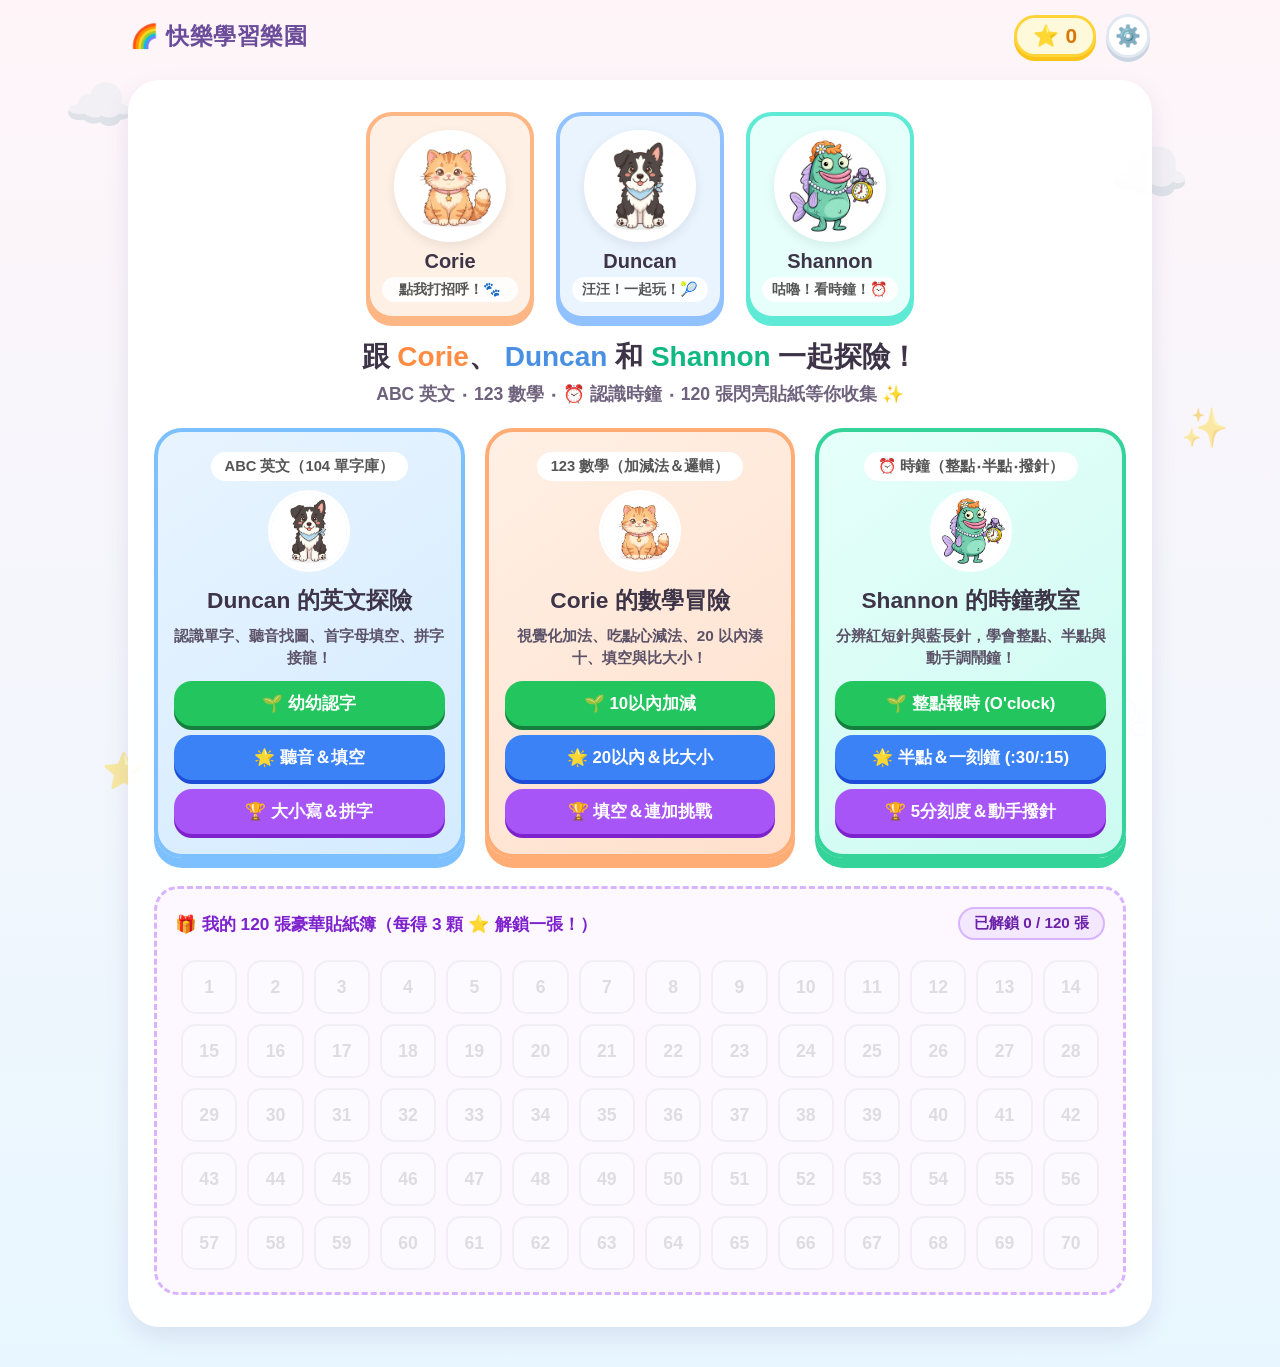
==== index.html @ 35d2d49f "Add files via upload" ====
<!DOCTYPE html>
<html lang="zh-TW">
<head>
  <meta charset="UTF-8" />
  <meta name="viewport" content="width=device-width, initial-scale=1.0, maximum-scale=1.0, user-scalable=no" />
  <meta name="referrer" content="no-referrer" />
  <title>Corie、Duncan & Shannon 的快樂學習樂園</title>
  <link rel="stylesheet" href="style.css?v=4" />
</head>
<body>
  <!-- 飄浮背景裝飾 -->
  <div class="bg-decorations" aria-hidden="true">
    <span class="floating-cloud c1">☁️</span>
    <span class="floating-cloud c2">☁️</span>
    <span class="floating-star s1">⭐</span>
    <span class="floating-star s2">✨</span>
    <span class="floating-star s3">🫧</span>
  </div>

  <!-- 頂部導覽列：星星獎勵計數器 & 家長設定 -->
  <header class="top-bar">
    <button id="btn-home" class="nav-btn hidden" onclick="showScreen('home')" aria-label="回首頁">
      🏠 回首頁
    </button>
    <div class="brand-title" id="header-title">🌈 快樂學習樂園</div>
    <div class="top-right-controls">
      <div class="star-counter" title="收集到的星星">
        <span class="star-icon">⭐</span>
        <span id="star-count">0</span>
      </div>
      <button id="btn-settings" class="icon-btn" onclick="openSettingsModal()" title="修改主角名字與語音設定">
        ⚙️
      </button>
    </div>
  </header>

  <!-- 主容器 -->
  <main class="main-container">
    <!-- ==================== 1. 首頁大廳 ==================== -->
    <section id="screen-home" class="screen active">
      <div class="hero-card">
        <div class="characters-showcase">
          <div class="pet-avatar-card corie-theme" onclick="petSpeak('corie')">
            <div class="avatar-img-wrap">
              <img src="assets/corie.png" alt="橘貓 Corie" id="img-corie-home" onerror="this.style.display='none'; this.nextElementSibling.style.display='flex';" />
              <div class="avatar-fallback" style="display:none;">🐱</div>
            </div>
            <div class="pet-name-badge" data-pet-name="corie">Corie</div>
            <div class="speech-mini">點我打招呼！🐾</div>
          </div>

          <div class="pet-avatar-card duncan-theme" onclick="petSpeak('duncan')">
            <div class="avatar-img-wrap">
              <img src="assets/duncan.png" alt="邊牧 Duncan" id="img-duncan-home" onerror="this.style.display='none'; this.nextElementSibling.style.display='flex';" />
              <div class="avatar-fallback" style="display:none;">🐶</div>
            </div>
            <div class="pet-name-badge" data-pet-name="duncan">Duncan</div>
            <div class="speech-mini">汪汪！一起玩！🎾</div>
          </div>

          <div class="pet-avatar-card shannon-theme" onclick="petSpeak('shannon')">
            <div class="avatar-img-wrap">
              <img src="assets/shannon.png" alt="比奇堡魚 Shannon" id="img-shannon-home" onerror="this.style.display='none'; this.nextElementSibling.style.display='flex';" />
              <div class="avatar-fallback" style="display:none;">🐟</div>
            </div>
            <div class="pet-name-badge" data-pet-name="shannon">Shannon</div>
            <div class="speech-mini">咕嚕！看時鐘！⏰</div>
          </div>
        </div>

        <h1 class="welcome-heading">
          跟 <span class="highlight-corie" data-pet-name="corie">Corie</span>、
          <span class="highlight-duncan" data-pet-name="duncan">Duncan</span> 和
          <span class="highlight-shannon" data-pet-name="shannon">Shannon</span> 一起探險！
        </h1>
        <p class="welcome-sub">ABC 英文 ‧ 123 數學 ‧ ⏰ 認識時鐘 ‧ 120 張閃亮貼紙等你收集 ✨</p>

        <!-- 遊戲選擇三大卡 -->
        <div class="game-cards-grid three-cols">
          <div class="game-mode-card english-card">
            <div class="card-badge">ABC 英文（104 單字庫）</div>
            <div class="card-character" onclick="startEnglishGame(1)">
              <img src="assets/duncan.png" alt="Duncan" onerror="this.style.display='none'; this.nextElementSibling.style.display='inline';" />
              <span style="display:none; font-size:3.5rem;">🐶</span>
            </div>
            <h2><span data-pet-name="duncan">Duncan</span> 的英文探險</h2>
            <p>認識單字、聽音找圖、首字母填空、拼字接龍！</p>
            <div class="level-select-group">
              <button class="lvl-btn lvl-1" onclick="startEnglishGame(1)">🌱 幼幼認字</button>
              <button class="lvl-btn lvl-2" onclick="startEnglishGame(2)">🌟 聽音＆填空</button>
              <button class="lvl-btn lvl-3" onclick="startEnglishGame(3)">🏆 大小寫＆拼字</button>
            </div>
          </div>

          <div class="game-mode-card math-card">
            <div class="card-badge">123 數學（加減法＆邏輯）</div>
            <div class="card-character" onclick="startMathGame(1)">
              <img src="assets/corie.png" alt="Corie" onerror="this.style.display='none'; this.nextElementSibling.style.display='inline';" />
              <span style="display:none; font-size:3.5rem;">🐱</span>
            </div>
            <h2><span data-pet-name="corie">Corie</span> 的數學冒險</h2>
            <p>視覺化加法、吃點心減法、20 以內湊十、填空與比大小！</p>
            <div class="level-select-group">
              <button class="lvl-btn lvl-1" onclick="startMathGame(1)">🌱 10以內加減</button>
              <button class="lvl-btn lvl-2" onclick="startMathGame(2)">🌟 20以內＆比大小</button>
              <button class="lvl-btn lvl-3" onclick="startMathGame(3)">🏆 填空＆連加挑戰</button>
            </div>
          </div>

          <div class="game-mode-card clock-card">
            <div class="card-badge">⏰ 時鐘（整點‧半點‧撥針）</div>
            <div class="card-character" onclick="startClockGame(1)">
              <img src="assets/shannon.png" alt="Shannon" onerror="this.style.display='none'; this.nextElementSibling.style.display='inline';" />
              <span style="display:none; font-size:3.5rem;">🐟</span>
            </div>
            <h2><span data-pet-name="shannon">Shannon</span> 的時鐘教室</h2>
            <p>分辨紅短針與藍長針，學會整點、半點與動手調鬧鐘！</p>
            <div class="level-select-group">
              <button class="lvl-btn lvl-1" onclick="startClockGame(1)">🌱 整點報時 (O'clock)</button>
              <button class="lvl-btn lvl-2" onclick="startClockGame(2)">🌟 半點＆一刻鐘 (:30/:15)</button>
              <button class="lvl-btn lvl-3" onclick="startClockGame(3)">🏆 5分刻度＆動手撥針</button>
            </div>
          </div>
        </div>

        <!-- 120 張貼紙獎勵簿 -->
        <div class="sticker-shelf">
          <div class="shelf-header-row">
            <div class="shelf-title">🎁 我的 120 張豪華貼紙簿（每得 3 顆 ⭐ 解鎖一張！）</div>
            <div class="shelf-progress" id="sticker-progress-text">已解鎖 0 / 120 張</div>
          </div>
          <div id="sticker-list" class="sticker-list"></div>
        </div>
      </div>
    </section>

    <!-- ==================== 2. 英文遊戲：Duncan 的英文探險 ==================== -->
    <section id="screen-english" class="screen">
      <div class="game-board english-board">
        <div class="in-game-level-bar">
          <span class="bar-label">難度模式：</span>
          <button class="chip-btn" id="en-lvl-chip-1" onclick="switchEnglishLevel(1)">🌱 Lv.1 認字</button>
          <button class="chip-btn" id="en-lvl-chip-2" onclick="switchEnglishLevel(2)">🌟 Lv.2 聽音＆填空</button>
          <button class="chip-btn" id="en-lvl-chip-3" onclick="switchEnglishLevel(3)">🏆 Lv.3 大小寫＆拼字</button>
        </div>

        <div class="progress-bar-wrap">
          <div class="round-indicator" id="en-round-text">第 1 / 8 題</div>
          <div class="progress-track">
            <div class="progress-fill" id="en-progress-fill" style="width: 12.5%"></div>
          </div>
        </div>

        <div class="host-area">
          <div class="host-avatar duncan-host" onclick="repeatEnglishPrompt()">
            <img src="assets/duncan.png" alt="Duncan" onerror="this.style.display='none'; this.nextElementSibling.style.display='flex';" />
            <div class="avatar-fallback" style="display:none;">🐶</div>
          </div>
          <div class="host-bubble">
            <div class="bubble-text" id="en-prompt-text">請找出正確的單字！</div>
            <button class="sound-replay-btn" onclick="repeatEnglishPrompt()">
              🔊 慢速再聽一次
            </button>
          </div>
        </div>

        <div class="target-letter-stage" id="en-stage-box" onclick="repeatEnglishPrompt()">
          <div class="big-letter" id="en-target-letter">A a</div>
          <div class="target-subword" id="en-target-subword"></div>
          <div class="target-hint" id="en-target-hint">🔊 點擊聽慢速清晰發音</div>
        </div>

        <div id="en-spelling-slots" class="spelling-slots hidden"></div>
        <div class="options-grid english-options" id="en-options-container"></div>
      </div>
    </section>

    <!-- ==================== 3. 數學遊戲：Corie 的數學冒險 ==================== -->
    <section id="screen-math" class="screen">
      <div class="game-board math-board">
        <div class="in-game-level-bar">
          <span class="bar-label">難度模式：</span>
          <button class="chip-btn" id="math-lvl-chip-1" onclick="switchMathLevel(1)">🌱 Lv.1 加減基礎</button>
          <button class="chip-btn" id="math-lvl-chip-2" onclick="switchMathLevel(2)">🌟 Lv.2 20以內＆比大小</button>
          <button class="chip-btn" id="math-lvl-chip-3" onclick="switchMathLevel(3)">🏆 Lv.3 填空＆連加</button>
        </div>

        <div class="progress-bar-wrap">
          <div class="round-indicator" id="math-round-text">第 1 / 8 題</div>
          <div class="progress-track">
            <div class="progress-fill math-fill" id="math-progress-fill" style="width: 12.5%"></div>
          </div>
        </div>

        <div class="host-area">
          <div class="host-avatar corie-host" onclick="repeatMathPrompt()">
            <img src="assets/corie.png" alt="Corie" onerror="this.style.display='none'; this.nextElementSibling.style.display='flex';" />
            <div class="avatar-fallback" style="display:none;">🐱</div>
          </div>
          <div class="host-bubble">
            <div class="bubble-text" id="math-prompt-text">幫我們數一數，答案是多少呢？</div>
            <button class="sound-replay-btn math-replay" onclick="repeatMathPrompt()">
              🔊 聽題目說明
            </button>
          </div>
        </div>

        <div class="math-visual-stage" id="math-visual-stage"></div>
        <div class="math-equation-numbers" id="math-equation-bar"></div>
        <div class="options-grid math-options" id="math-options-container"></div>
      </div>
    </section>

    <!-- ==================== 4. 時鐘遊戲：Shannon 的時鐘教室 ==================== -->
    <section id="screen-clock" class="screen">
      <div class="game-board clock-board">
        <div class="in-game-level-bar">
          <span class="bar-label">難度模式：</span>
          <button class="chip-btn" id="clock-lvl-chip-1" onclick="switchClockLevel(1)">🌱 Lv.1 整點報時</button>
          <button class="chip-btn" id="clock-lvl-chip-2" onclick="switchClockLevel(2)">🌟 Lv.2 半點＆15分</button>
          <button class="chip-btn" id="clock-lvl-chip-3" onclick="switchClockLevel(3)">🏆 Lv.3 5分刻度＆撥針</button>
        </div>

        <div class="progress-bar-wrap">
          <div class="round-indicator" id="clock-round-text">第 1 / 8 題</div>
          <div class="progress-track">
            <div class="progress-fill clock-fill" id="clock-progress-fill" style="width: 12.5%"></div>
          </div>
        </div>

        <div class="host-area">
          <div class="host-avatar shannon-host" onclick="repeatClockPrompt()">
            <img src="assets/shannon.png" alt="Shannon" onerror="this.style.display='none'; this.nextElementSibling.style.display='flex';" />
            <div class="avatar-fallback" style="display:none;">🐟</div>
          </div>
          <div class="host-bubble">
            <div class="bubble-text" id="clock-prompt-text">看看時鐘，現在是幾點幾分呢？</div>
            <button class="sound-replay-btn clock-replay" onclick="repeatClockPrompt()">
              🔊 聽題目說明
            </button>
          </div>
        </div>

        <!-- 時鐘針顏色小教學標籤 -->
        <div class="clock-legend">
          <span class="legend-pill hour-pill">🔴 紅短針 ＝ 看「幾點」</span>
          <span class="legend-pill minute-pill">🔵 藍長針 ＝ 看「幾分」</span>
        </div>

        <!-- 互動 SVG 圓形大時鐘 -->
        <div class="clock-stage-wrap">
          <svg id="analog-clock-svg" class="analog-clock-svg" viewBox="0 0 260 260" aria-label="時鐘">
            <!-- 由 app.js 動態繪製刻度、數字與指針 -->
          </svg>
          <div id="clock-activity-badge" class="clock-activity-badge">☀️ 快樂的一天</div>
        </div>

        <!-- Lv.3 動手撥時鐘專用控制面板 -->
        <div id="clock-set-controls" class="clock-set-controls hidden">
          <div class="set-btn-group">
            <button class="dial-btn hour-dial-btn" onclick="adjustInteractiveClock(1, 0)">🔴 短針 +1 小時</button>
            <button class="dial-btn min-dial-btn" onclick="adjustInteractiveClock(0, 5)">🔵 長針 +5 分鐘</button>
            <button class="dial-btn min-dial-btn" onclick="adjustInteractiveClock(0, 15)">🔵 長針 +15 分鐘</button>
          </div>
          <button class="submit-clock-btn" onclick="checkInteractiveClockAnswer()">✅ 我調好時間了！</button>
        </div>

        <!-- 數位時間選項區 -->
        <div class="options-grid clock-options" id="clock-options-container"></div>
      </div>
    </section>

    <!-- ==================== 5. 過關慶祝畫面 ==================== -->
    <section id="screen-celebrate" class="screen">
      <div class="celebrate-card">
        <div class="celebrate-banner">
          <img src="assets/friends.png" alt="好朋友一起慶祝" onerror="this.style.display='none'; this.nextElementSibling.style.display='flex';" />
          <div class="celebrate-fallback" style="display:none;">🐱 🎉 🐶 🎉 🐟</div>
        </div>
        <h2 class="celebrate-title">太棒了！全部過關！🎉</h2>
        <p class="celebrate-desc" id="celebrate-message">
          好朋友們替你拍拍手！你獲得了閃亮星星！
        </p>
        <div class="reward-stars-row">⭐ ⭐ ⭐</div>
        <div class="celebrate-actions">
          <button class="big-action-btn primary-btn" id="btn-play-again">🔄 再挑戰一次</button>
          <button class="big-action-btn secondary-btn" onclick="showScreen('home')">🏠 回快樂大廳</button>
        </div>
      </div>
    </section>
  </main>

  <!-- 滿版灑花特效畫布 -->
  <div id="confetti-container" aria-hidden="true"></div>

  <!-- 家長設定彈窗（可改 3 位主角名字 + 調整語音模式與速度） -->
  <div id="settings-modal" class="modal-backdrop hidden">
    <div class="modal-card">
      <h3>⚙️ 角色名字與真人語音設定</h3>
      <p class="modal-hint">你可以隨時修改三位主角的名字，並切換最自然的語音模式！</p>

      <label class="form-field">
        <span>🐱 橘貓的名字（數學關主）：</span>
        <input type="text" id="input-corie-name" value="Corie" maxlength="20" />
      </label>

      <label class="form-field">
        <span>🐶 黑白邊牧的名字（英文關主）：</span>
        <input type="text" id="input-duncan-name" value="Duncan" maxlength="20" />
      </label>

      <label class="form-field">
        <span>🐟 比奇堡魚姊姊的名字（時鐘關主）：</span>
        <input type="text" id="input-shannon-name" value="Shannon" maxlength="20" />
      </label>

      <label class="form-field">
        <span>🎙️ 語音發音引擎模式：</span>
        <select id="select-tts-mode">
          <option value="auto">✨ 智慧最佳模式（Edge 用曉臻真人 / Chrome 用雲端自然音）</option>
          <option value="cloud">☁️ 強制使用雲端自然女聲（適合 Chrome / 手機）</option>
          <option value="native">💻 使用裝置內建語音（適合 Edge / iPad）</option>
        </select>
      </label>

      <label class="form-field">
        <span>🐢 語音說話節奏：<strong id="speed-label-val">溫柔適中 (0.90x)</strong></span>
        <input type="range" id="input-speech-rate" min="0.75" max="1.05" step="0.05" value="0.90" oninput="updateSpeedLabel(this.value)" />
      </label>

      <label class="form-field">
        <span>🗣️ 內建中文聲線（當使用內建語音時）：</span>
        <select id="select-zh-voice"></select>
      </label>

      <label class="form-field">
        <span>🔤 內建英文聲線（當使用內建語音時）：</span>
        <select id="select-en-voice"></select>
      </label>

      <div class="test-voice-row">
        <button type="button" class="modal-btn test-btn" onclick="testVoicePreview()">🔊 點此試聽目前中文＆英文聲音</button>
      </div>

      <div class="modal-actions">
        <button class="modal-btn cancel-btn" onclick="closeSettingsModal()">取消</button>
        <button class="modal-btn save-btn" onclick="saveSettings()">💾 儲存設定</button>
      </div>
    </div>
  </div>

  <script src="app.js?v=4"></script>
</body>
</html>
---- style.css ----
:root {
  --bg-top: #fff5f9;
  --bg-bottom: #e8f7ff;
  --corie-primary: #ff8c42;
  --corie-light: #fff0e5;
  --corie-border: #ffb685;
  --duncan-primary: #4a90e2;
  --duncan-light: #eaf4ff;
  --duncan-border: #91c2ff;
  --shannon-primary: #10b981;
  --shannon-light: #e6fffa;
  --shannon-border: #5eead4;
  --pink-accent: #ff6b9d;
  --purple-accent: #9b6bff;
  --success-green: #38c172;
  --text-dark: #3d3448;
  --card-shadow: 0 10px 25px rgba(95, 75, 139, 0.12);
}

* {
  box-sizing: border-box;
  margin: 0;
  padding: 0;
  user-select: none;
  -webkit-tap-highlight-color: transparent;
}

body {
  font-family: "PingFang TC", "Microsoft JhengHei", "Rounded Mplus 1c", "Nunito", sans-serif;
  background: linear-gradient(180deg, var(--bg-top) 0%, var(--bg-bottom) 100%);
  color: var(--text-dark);
  min-height: 100vh;
  overflow-x: hidden;
  position: relative;
}

/* 背景飄浮雲朵與星星 */
.bg-decorations {
  position: fixed;
  inset: 0;
  pointer-events: none;
  z-index: 0;
  overflow: hidden;
}

.floating-cloud,
.floating-star {
  position: absolute;
  opacity: 0.45;
  animation: floatSlow 8s ease-in-out infinite alternate;
}

.c1 { top: 8%; left: 5%; font-size: 3.5rem; }
.c2 { top: 15%; right: 7%; font-size: 4rem; animation-delay: -3s; }
.s1 { bottom: 12%; left: 8%; font-size: 2.2rem; animation-delay: -1.5s; }
.s2 { top: 45%; right: 4%; font-size: 2.4rem; animation-delay: -4s; }
.s3 { bottom: 18%; right: 10%; font-size: 2.2rem; animation-delay: -2.5s; }

@keyframes floatSlow {
  from { transform: translateY(0px) rotate(0deg); }
  to { transform: translateY(-14px) rotate(6deg); }
}

/* 頂部列 */
.top-bar {
  position: relative;
  z-index: 10;
  max-width: 1060px;
  margin: 0 auto;
  padding: 14px 20px;
  display: flex;
  align-items: center;
  justify-content: space-between;
}

.brand-title {
  font-size: 1.45rem;
  font-weight: 800;
  color: #6b4c9a;
  letter-spacing: 0.5px;
}

.nav-btn {
  background: #ffffff;
  border: 3px solid #f0d9ff;
  border-radius: 999px;
  padding: 8px 18px;
  font-size: 1.1rem;
  font-weight: 700;
  color: #6b4c9a;
  cursor: pointer;
  box-shadow: 0 4px 0 #e2c2f9;
  transition: transform 0.15s;
}

.nav-btn:active {
  transform: translateY(3px);
}

.top-right-controls {
  display: flex;
  align-items: center;
  gap: 10px;
}

.star-counter {
  background: #fff9db;
  border: 3px solid #ffd43b;
  border-radius: 999px;
  padding: 6px 16px;
  display: flex;
  align-items: center;
  gap: 6px;
  font-size: 1.3rem;
  font-weight: 900;
  color: #d97706;
  box-shadow: 0 4px 0 #fcc419;
}

.icon-btn {
  background: #ffffff;
  border: 3px solid #e2e8f0;
  border-radius: 50%;
  width: 44px;
  height: 44px;
  font-size: 1.3rem;
  cursor: pointer;
  box-shadow: 0 4px 0 #cbd5e1;
}

.hidden {
  display: none !important;
}

/* 主畫面容器 */
.main-container {
  position: relative;
  z-index: 5;
  max-width: 1060px;
  margin: 0 auto;
  padding: 8px 18px 40px;
}

.screen {
  display: none;
  animation: popIn 0.35s cubic-bezier(0.34, 1.56, 0.64, 1);
}

.screen.active {
  display: block;
}

@keyframes popIn {
  from { opacity: 0; transform: scale(0.95); }
  to { opacity: 1; transform: scale(1); }
}

/* 首頁卡片 */
.hero-card {
  background: rgba(255, 255, 255, 0.92);
  border-radius: 32px;
  padding: 28px 22px;
  box-shadow: var(--card-shadow);
  border: 4px solid #ffffff;
  text-align: center;
}

.characters-showcase {
  display: flex;
  justify-content: center;
  gap: 22px;
  flex-wrap: wrap;
  margin-bottom: 18px;
}

.pet-avatar-card {
  width: 168px;
  padding: 14px 12px;
  border-radius: 26px;
  cursor: pointer;
  transition: transform 0.2s cubic-bezier(0.34, 1.56, 0.64, 1);
  position: relative;
}

.pet-avatar-card:hover {
  transform: translateY(-6px) scale(1.04);
}

.pet-avatar-card:active {
  transform: scale(0.96);
}

.corie-theme {
  background: var(--corie-light);
  border: 4px solid var(--corie-border);
  box-shadow: 0 6px 0 var(--corie-border);
}

.duncan-theme {
  background: var(--duncan-light);
  border: 4px solid var(--duncan-border);
  box-shadow: 0 6px 0 var(--duncan-border);
}

.shannon-theme {
  background: var(--shannon-light);
  border: 4px solid var(--shannon-border);
  box-shadow: 0 6px 0 var(--shannon-border);
}

.avatar-img-wrap {
  width: 112px;
  height: 112px;
  margin: 0 auto 8px;
  border-radius: 50%;
  background: #ffffff;
  overflow: hidden;
  display: flex;
  align-items: center;
  justify-content: center;
  border: 3px solid #fff;
  box-shadow: 0 4px 12px rgba(0, 0, 0, 0.08);
}

.avatar-img-wrap img {
  width: 100%;
  height: 100%;
  object-fit: cover;
}

.avatar-fallback {
  font-size: 4rem;
  align-items: center;
  justify-content: center;
}

.pet-name-badge {
  font-size: 1.25rem;
  font-weight: 900;
  margin-bottom: 4px;
}

.speech-mini {
  font-size: 0.88rem;
  font-weight: 700;
  color: #555;
  background: rgba(255, 255, 255, 0.88);
  border-radius: 99px;
  padding: 3px 10px;
}

.welcome-heading {
  font-size: 1.75rem;
  font-weight: 900;
  margin-bottom: 6px;
}

.highlight-corie { color: var(--corie-primary); }
.highlight-duncan { color: var(--duncan-primary); }
.highlight-shannon { color: var(--shannon-primary); }

.welcome-sub {
  font-size: 1.1rem;
  color: #6e627d;
  margin-bottom: 22px;
  font-weight: 600;
}

/* 遊戲選擇三大卡 */
.game-cards-grid {
  display: grid;
  grid-template-columns: repeat(auto-fit, minmax(275px, 1fr));
  gap: 20px;
  margin-bottom: 28px;
}

.game-mode-card {
  border-radius: 28px;
  padding: 20px 16px;
  text-align: center;
  border: 4px solid transparent;
  display: flex;
  flex-direction: column;
  align-items: center;
  gap: 9px;
  font-family: inherit;
}

.english-card {
  background: linear-gradient(145deg, #e8f4ff 0%, #d4ebff 100%);
  border-color: #7cc0ff;
  box-shadow: 0 10px 0 #7cc0ff;
}

.math-card {
  background: linear-gradient(145deg, #fff0e5 0%, #ffe0cc 100%);
  border-color: #ffad75;
  box-shadow: 0 10px 0 #ffad75;
}

.clock-card {
  background: linear-gradient(145deg, #e6fffa 0%, #ccfbf1 100%);
  border-color: #34d399;
  box-shadow: 0 10px 0 #34d399;
}

.card-badge {
  background: #ffffff;
  padding: 5px 14px;
  border-radius: 999px;
  font-weight: 900;
  font-size: 0.92rem;
  color: #555;
}

.card-character {
  cursor: pointer;
}

.card-character img {
  width: 82px;
  height: 82px;
  border-radius: 50%;
  object-fit: cover;
  background: #fff;
  border: 3px solid #fff;
  transition: transform 0.2s;
}

.card-character:hover img {
  transform: scale(1.08);
}

.game-mode-card h2 {
  font-size: 1.42rem;
  font-weight: 900;
  color: var(--text-dark);
}

.game-mode-card p {
  font-size: 0.96rem;
  color: #5c5368;
  font-weight: 600;
  line-height: 1.4;
}

/* 難度分級按鈕組 */
.level-select-group {
  display: flex;
  flex-direction: column;
  width: 100%;
  gap: 9px;
  margin-top: 4px;
}

.lvl-btn {
  width: 100%;
  padding: 11px 14px;
  border-radius: 18px;
  border: none;
  font-size: 1.05rem;
  font-weight: 900;
  cursor: pointer;
  font-family: inherit;
  transition: transform 0.15s;
}

.lvl-btn:hover {
  transform: translateY(-2px);
}

.lvl-btn:active {
  transform: translateY(2px);
}

.lvl-1 {
  background: #22c55e;
  color: #ffffff;
  box-shadow: 0 4px 0 #15803d;
}

.lvl-2 {
  background: #3b82f6;
  color: #ffffff;
  box-shadow: 0 4px 0 #1d4ed8;
}

.lvl-3 {
  background: #a855f7;
  color: #ffffff;
  box-shadow: 0 4px 0 #7e22ce;
}

/* 遊戲內難度切換列 */
.in-game-level-bar {
  display: flex;
  align-items: center;
  flex-wrap: wrap;
  gap: 8px;
  margin-bottom: 14px;
  background: #f8fafc;
  padding: 10px 14px;
  border-radius: 18px;
  border: 2px solid #e2e8f0;
}

.bar-label {
  font-weight: 800;
  font-size: 0.95rem;
  color: #64748b;
}

.chip-btn {
  border: 2px solid #cbd5e1;
  background: #ffffff;
  color: #475569;
  padding: 6px 14px;
  border-radius: 999px;
  font-size: 0.95rem;
  font-weight: 800;
  cursor: pointer;
  font-family: inherit;
}

.chip-btn.active {
  background: #6366f1;
  color: #ffffff;
  border-color: #4f46e5;
}

/* 120 張貼紙獎勵櫃 */
.sticker-shelf {
  background: #fdf8ff;
  border: 3px dashed #d8b4fe;
  border-radius: 24px;
  padding: 18px;
}

.shelf-header-row {
  display: flex;
  align-items: center;
  justify-content: space-between;
  flex-wrap: wrap;
  gap: 8px;
  margin-bottom: 14px;
}

.shelf-title {
  font-weight: 900;
  color: #7e22ce;
  font-size: 1.08rem;
}

.shelf-progress {
  background: #f3e8ff;
  color: #6b21a8;
  font-weight: 900;
  font-size: 0.95rem;
  padding: 4px 14px;
  border-radius: 999px;
  border: 2px solid #d8b4fe;
}

.sticker-list {
  display: grid;
  grid-template-columns: repeat(auto-fill, minmax(54px, 1fr));
  gap: 10px;
  max-height: 320px;
  overflow-y: auto;
  padding: 6px;
}

.sticker-slot {
  height: 54px;
  border-radius: 15px;
  background: #ffffff;
  border: 2px solid #e9d5ff;
  display: flex;
  align-items: center;
  justify-content: center;
  font-size: 1.85rem;
  transition: transform 0.18s;
}

.sticker-slot.locked {
  filter: grayscale(1);
  opacity: 0.32;
  font-size: 1.1rem;
  color: #94a3b8;
  font-weight: 800;
}

.sticker-slot.unlocked {
  box-shadow: 0 4px 10px rgba(168, 85, 247, 0.2);
  cursor: pointer;
  background: #fffbeb;
  border-color: #fde047;
}

.sticker-slot.unlocked:hover {
  transform: scale(1.18) rotate(6deg);
}

/* 遊戲關卡通用面板 */
.game-board {
  background: rgba(255, 255, 255, 0.95);
  border-radius: 32px;
  padding: 22px 22px 32px;
  box-shadow: var(--card-shadow);
  border: 4px solid #ffffff;
}

.progress-bar-wrap {
  display: flex;
  align-items: center;
  gap: 14px;
  margin-bottom: 16px;
}

.round-indicator {
  font-weight: 900;
  font-size: 1.1rem;
  color: #6b4c9a;
  white-space: nowrap;
}

.progress-track {
  flex: 1;
  height: 18px;
  background: #f1f5f9;
  border-radius: 999px;
  overflow: hidden;
  border: 2px solid #e2e8f0;
}

.progress-fill {
  height: 100%;
  background: linear-gradient(90deg, #60a5fa, #3b82f6);
  border-radius: 999px;
  transition: width 0.35s ease;
}

.progress-fill.math-fill {
  background: linear-gradient(90deg, #fb923c, #f97316);
}

.progress-fill.clock-fill {
  background: linear-gradient(90deg, #34d399, #10b981);
}

/* 關主對話框 */
.host-area {
  display: flex;
  align-items: center;
  gap: 16px;
  background: #f8fafc;
  border-radius: 24px;
  padding: 14px 18px;
  margin-bottom: 18px;
  border: 3px solid #e2e8f0;
}

.host-avatar {
  width: 80px;
  height: 80px;
  border-radius: 50%;
  background: #ffffff;
  flex-shrink: 0;
  overflow: hidden;
  border: 4px solid var(--duncan-border);
  cursor: pointer;
  display: flex;
  align-items: center;
  justify-content: center;
}

.corie-host { border-color: var(--corie-border); }
.shannon-host { border-color: var(--shannon-border); }

.host-avatar img {
  width: 100%;
  height: 100%;
  object-fit: cover;
}

.host-bubble {
  flex: 1;
  display: flex;
  flex-direction: column;
  align-items: flex-start;
  gap: 8px;
}

.bubble-text {
  font-size: 1.28rem;
  font-weight: 800;
  line-height: 1.45;
}

.sound-replay-btn {
  background: #eff6ff;
  border: 2px solid #93c5fd;
  color: #1d4ed8;
  border-radius: 999px;
  padding: 6px 16px;
  font-size: 0.98rem;
  font-weight: 800;
  cursor: pointer;
}

.sound-replay-btn.math-replay {
  background: #fff7ed;
  border-color: #fdba74;
  color: #c2410c;
}

.sound-replay-btn.clock-replay {
  background: #ecfdf5;
  border-color: #6ee7b7;
  color: #047857;
}

/* 英文舞台：大字母卡 */
.target-letter-stage {
  background: linear-gradient(135deg, #eff6ff 0%, #dbeafe 100%);
  border: 4px solid #93c5fd;
  border-radius: 28px;
  padding: 16px 22px;
  text-align: center;
  max-width: 380px;
  margin: 0 auto 20px;
  cursor: pointer;
  box-shadow: 0 8px 0 #93c5fd;
  transition: transform 0.15s;
}

.target-letter-stage:active {
  transform: translateY(4px);
}

.big-letter {
  font-size: 3.8rem;
  font-weight: 900;
  color: #1e40af;
  line-height: 1.15;
}

.target-subword {
  font-size: 1.9rem;
  font-weight: 900;
  color: #0f172a;
  letter-spacing: 2px;
  margin-top: 4px;
}

.target-hint {
  font-size: 0.95rem;
  color: #3b82f6;
  font-weight: 700;
  margin-top: 6px;
}

/* 拼字槽位 */
.spelling-slots {
  display: flex;
  justify-content: center;
  gap: 10px;
  flex-wrap: wrap;
  margin-bottom: 20px;
}

.spell-slot {
  width: 58px;
  height: 64px;
  border-radius: 16px;
  border: 3px dashed #93c5fd;
  background: #f8fafc;
  display: flex;
  align-items: center;
  justify-content: center;
  font-size: 2rem;
  font-weight: 900;
  color: #1e3a8a;
}

.spell-slot.filled {
  border-style: solid;
  border-color: #3b82f6;
  background: #dbeafe;
}

/* 選項網格 */
.options-grid {
  display: grid;
  grid-template-columns: repeat(auto-fit, minmax(165px, 1fr));
  gap: 16px;
}

.option-card {
  background: #ffffff;
  border: 4px solid #cbd5e1;
  border-radius: 26px;
  padding: 18px 12px;
  cursor: pointer;
  box-shadow: 0 8px 0 #cbd5e1;
  transition: transform 0.18s, border-color 0.18s, background 0.18s;
  display: flex;
  flex-direction: column;
  align-items: center;
  justify-content: center;
  gap: 8px;
  font-family: inherit;
}

.option-card:hover {
  transform: translateY(-4px);
  border-color: #94a3b8;
}

.option-card:active {
  transform: translateY(3px);
}

.option-card.correct {
  background: #dcfce7;
  border-color: #22c55e;
  box-shadow: 0 8px 0 #22c55e;
  animation: bounceCheer 0.5s ease;
}

.option-card.wrong {
  background: #fee2e2;
  border-color: #f87171;
  box-shadow: 0 8px 0 #f87171;
  animation: shakeGentle 0.4s ease;
}

.option-card.used-letter {
  opacity: 0.35;
  pointer-events: none;
  transform: scale(0.92);
}

.option-emoji {
  font-size: 3.8rem;
  line-height: 1.1;
}

.option-word {
  font-size: 1.55rem;
  font-weight: 900;
  color: var(--text-dark);
}

.option-zh {
  font-size: 1.05rem;
  color: #64748b;
  font-weight: 700;
}

/* 數學舞台 */
.math-visual-stage {
  display: flex;
  align-items: center;
  justify-content: center;
  flex-wrap: wrap;
  gap: 12px;
  background: #fffaf5;
  border: 4px solid #fed7aa;
  border-radius: 28px;
  padding: 20px 14px;
  margin-bottom: 14px;
}

.math-group {
  display: flex;
  flex-wrap: wrap;
  justify-content: center;
  gap: 8px;
  background: #ffffff;
  border: 3px dashed #fdba74;
  border-radius: 22px;
  padding: 12px 14px;
  min-width: 96px;
  min-height: 82px;
  max-width: 280px;
  align-items: center;
}

.countable-item {
  width: 52px;
  height: 52px;
  display: flex;
  align-items: center;
  justify-content: center;
  font-size: 2.35rem;
  cursor: pointer;
  transition: transform 0.15s;
  border-radius: 14px;
  background: #fff7ed;
  position: relative;
}

.countable-item img {
  width: 44px;
  height: 44px;
  border-radius: 50%;
  object-fit: cover;
}

.countable-item.counted {
  transform: scale(1.16);
  background: #fef08a;
  box-shadow: 0 0 0 3px #facc15;
}

.countable-item.crossed-out {
  opacity: 0.38;
  filter: grayscale(0.6);
  background: #fee2e2;
}

.countable-item.crossed-out::after {
  content: "✖";
  position: absolute;
  color: #ef4444;
  font-size: 2.2rem;
  font-weight: 900;
}

.countable-item.mystery-slot {
  border: 3px dashed #a855f7;
  background: #faf5ff;
  color: #9333ea;
  font-size: 1.6rem;
  font-weight: 900;
}

.math-operator {
  font-size: 2.5rem;
  font-weight: 900;
  color: #ea580c;
}

.math-question-box {
  min-width: 74px;
  height: 74px;
  padding: 0 14px;
  border-radius: 22px;
  background: #ffedd5;
  border: 4px solid #fb923c;
  display: flex;
  align-items: center;
  justify-content: center;
  font-size: 2.5rem;
  font-weight: 900;
  color: #ea580c;
}

.math-equation-numbers {
  display: flex;
  justify-content: center;
  align-items: center;
  flex-wrap: wrap;
  gap: 14px;
  font-size: 2.3rem;
  font-weight: 900;
  color: #9a3412;
  margin-bottom: 20px;
}

.question-mark-pill {
  display: inline-block;
  min-width: 58px;
  padding: 2px 14px;
  border-radius: 16px;
  background: #fef08a;
  border: 3px solid #f59e0b;
  color: #b45309;
  text-align: center;
}

.math-options .num-btn {
  font-size: 2.5rem;
  font-weight: 900;
  padding: 16px;
  color: #7c2d12;
}

/* ==================== ⏰ 時鐘遊戲專用樣式 ==================== */
.clock-legend {
  display: flex;
  justify-content: center;
  flex-wrap: wrap;
  gap: 12px;
  margin-bottom: 14px;
}

.legend-pill {
  padding: 6px 16px;
  border-radius: 999px;
  font-weight: 900;
  font-size: 1rem;
}

.hour-pill {
  background: #fee2e2;
  color: #dc2626;
  border: 2px solid #fca5a5;
}

.minute-pill {
  background: #dbeafe;
  color: #2563eb;
  border: 2px solid #93c5fd;
}

.clock-stage-wrap {
  display: flex;
  flex-direction: column;
  align-items: center;
  gap: 10px;
  margin-bottom: 20px;
}

.analog-clock-svg {
  width: 265px;
  height: 265px;
  filter: drop-shadow(0 8px 16px rgba(16, 185, 129, 0.16));
}

.clock-activity-badge {
  background: #ecfdf5;
  border: 2px solid #6ee7b7;
  color: #065f46;
  font-weight: 900;
  font-size: 1.12rem;
  padding: 6px 20px;
  border-radius: 999px;
}

.clock-digital-time {
  font-size: 2.2rem;
  font-weight: 900;
  color: #0f766e;
  background: #f0fdfa;
  padding: 4px 18px;
  border-radius: 16px;
  border: 2px solid #99f6e4;
}

.clock-set-controls {
  display: flex;
  flex-direction: column;
  align-items: center;
  gap: 14px;
  margin-bottom: 16px;
}

.set-btn-group {
  display: flex;
  flex-wrap: wrap;
  justify-content: center;
  gap: 12px;
}

.dial-btn {
  padding: 12px 20px;
  border-radius: 18px;
  font-size: 1.15rem;
  font-weight: 900;
  border: none;
  cursor: pointer;
  font-family: inherit;
  transition: transform 0.12s;
}

.dial-btn:active {
  transform: translateY(3px);
}

.hour-dial-btn {
  background: #ef4444;
  color: #ffffff;
  box-shadow: 0 5px 0 #b91c1c;
}

.min-dial-btn {
  background: #3b82f6;
  color: #ffffff;
  box-shadow: 0 5px 0 #1d4ed8;
}

.submit-clock-btn {
  padding: 14px 36px;
  border-radius: 999px;
  background: #10b981;
  color: #ffffff;
  font-size: 1.35rem;
  font-weight: 900;
  border: none;
  cursor: pointer;
  box-shadow: 0 6px 0 #047857;
  font-family: inherit;
}

@keyframes bounceCheer {
  0%, 100% { transform: scale(1); }
  50% { transform: scale(1.08) translateY(-8px); }
}

@keyframes shakeGentle {
  0%, 100% { transform: translateX(0); }
  25% { transform: translateX(-6px); }
  75% { transform: translateX(6px); }
}

/* 過關慶祝卡 */
.celebrate-card {
  background: #ffffff;
  border-radius: 32px;
  padding: 32px 24px;
  text-align: center;
  box-shadow: var(--card-shadow);
}

.celebrate-banner {
  max-width: 340px;
  margin: 0 auto 18px;
  border-radius: 24px;
  overflow: hidden;
  border: 4px solid #fde047;
}

.celebrate-banner img {
  width: 100%;
  display: block;
}

.celebrate-fallback {
  font-size: 4.5rem;
  padding: 24px;
  justify-content: center;
}

.celebrate-title {
  font-size: 2.2rem;
  color: #d946ef;
  font-weight: 900;
  margin-bottom: 8px;
}

.celebrate-desc {
  font-size: 1.25rem;
  font-weight: 700;
  color: #555;
  margin-bottom: 16px;
}

.reward-stars-row {
  font-size: 3.2rem;
  margin-bottom: 24px;
  animation: bounceCheer 1s infinite;
}

.celebrate-actions {
  display: flex;
  justify-content: center;
  gap: 16px;
  flex-wrap: wrap;
}

.big-action-btn {
  font-size: 1.35rem;
  font-weight: 900;
  padding: 14px 30px;
  border-radius: 999px;
  border: none;
  cursor: pointer;
  font-family: inherit;
}

.primary-btn {
  background: var(--pink-accent);
  color: #fff;
  box-shadow: 0 6px 0 #be185d;
}

.secondary-btn {
  background: #e2e8f0;
  color: #334155;
  box-shadow: 0 6px 0 #94a3b8;
}

/* 灑花特效 */
#confetti-container {
  position: fixed;
  inset: 0;
  pointer-events: none;
  z-index: 100;
  overflow: hidden;
}

.confetti-piece {
  position: absolute;
  top: -20px;
  font-size: 1.8rem;
  animation: fallDown 2.2s linear forwards;
}

@keyframes fallDown {
  to {
    transform: translateY(105vh) rotate(360deg);
    opacity: 0;
  }
}

/* 家長設定彈窗 */
.modal-backdrop {
  position: fixed;
  inset: 0;
  background: rgba(30, 20, 40, 0.5);
  z-index: 200;
  display: flex;
  align-items: center;
  justify-content: center;
  padding: 16px;
}

.modal-card {
  background: #ffffff;
  border-radius: 26px;
  padding: 24px;
  max-width: 460px;
  width: 100%;
  max-height: 92vh;
  overflow-y: auto;
  box-shadow: 0 20px 40px rgba(0, 0, 0, 0.2);
}

.modal-card h3 {
  font-size: 1.4rem;
  margin-bottom: 6px;
}

.modal-hint {
  font-size: 0.92rem;
  color: #64748b;
  margin-bottom: 16px;
  line-height: 1.45;
}

.form-field {
  display: flex;
  flex-direction: column;
  gap: 6px;
  margin-bottom: 14px;
  font-weight: 700;
  font-size: 0.96rem;
}

.form-field input[type="text"],
.form-field select {
  padding: 9px 12px;
  font-size: 1.05rem;
  border: 2px solid #cbd5e1;
  border-radius: 12px;
  font-family: inherit;
}

.form-field input[type="range"] {
  accent-color: #8b5cf6;
  height: 8px;
  cursor: pointer;
}

.test-voice-row {
  margin-bottom: 14px;
}

.test-btn {
  width: 100%;
  background: #e0e7ff;
  color: #3730a3;
}

.modal-actions {
  display: flex;
  justify-content: flex-end;
  gap: 10px;
  margin-top: 8px;
}

.modal-btn {
  padding: 10px 20px;
  border-radius: 12px;
  border: none;
  font-size: 1rem;
  font-weight: 800;
  cursor: pointer;
  font-family: inherit;
}

.cancel-btn { background: #f1f5f9; color: #475569; }
.save-btn { background: #8b5cf6; color: #ffffff; }
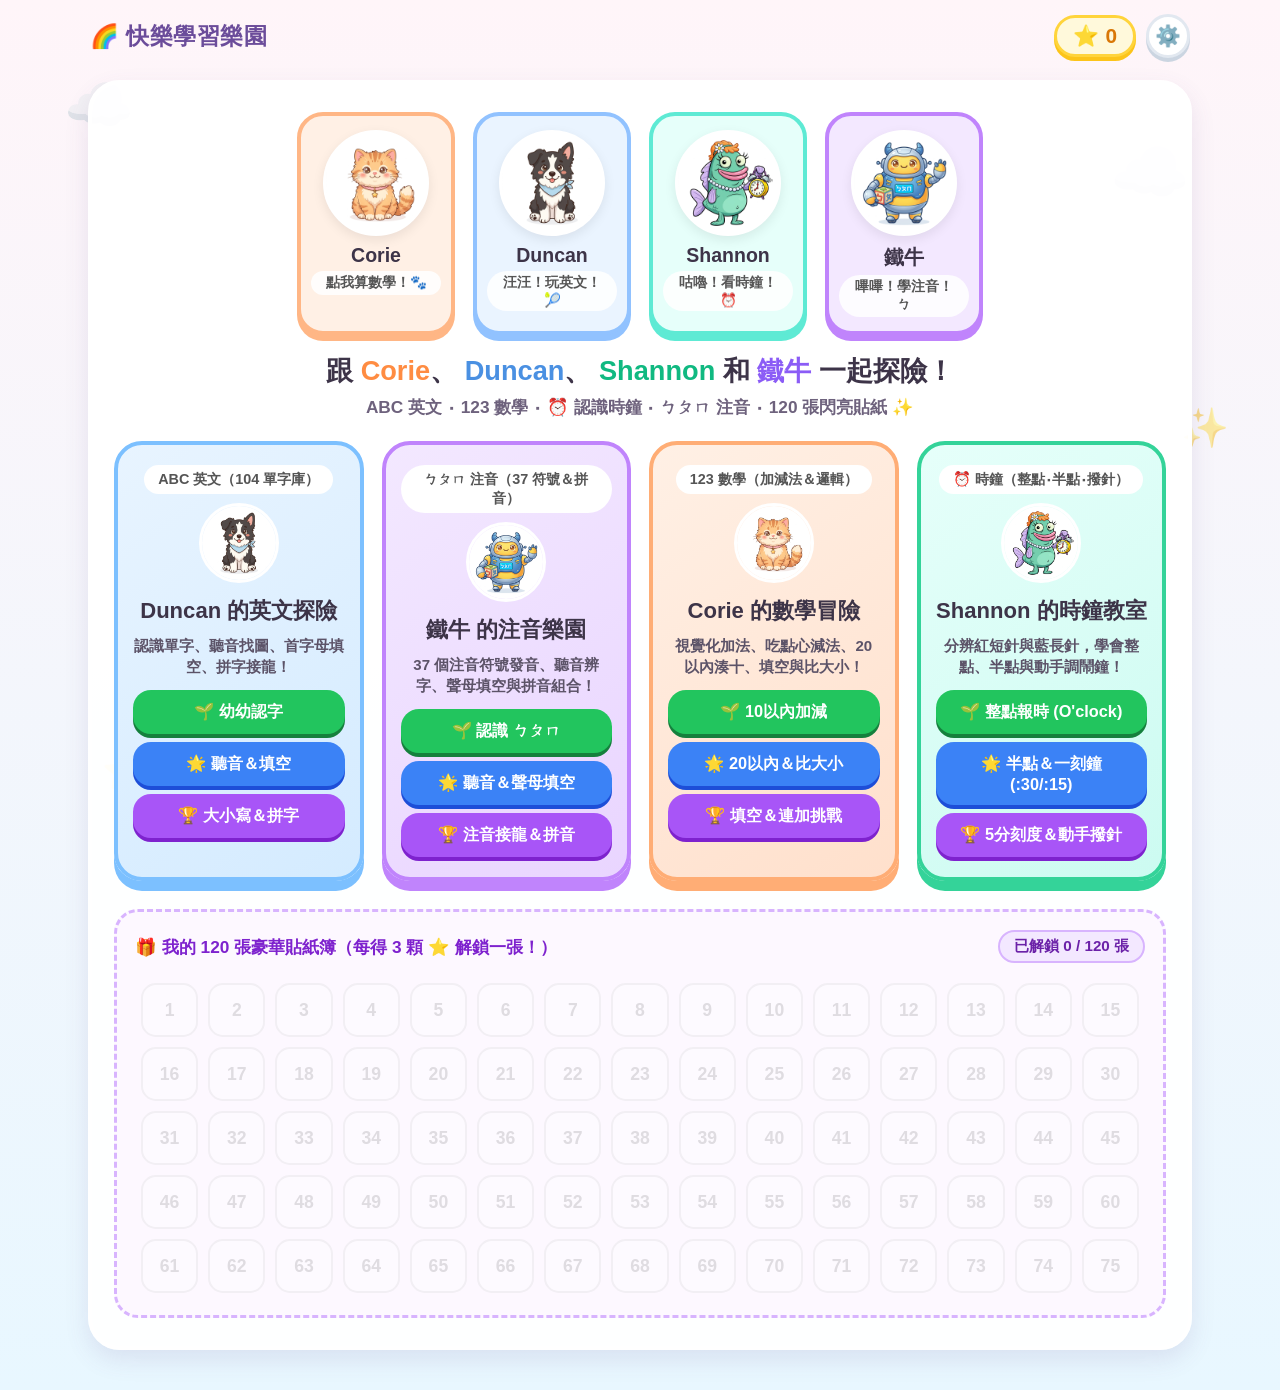
==== commit 65761007: "Add files via upload" ====
--- a/index.html
+++ b/index.html
@@ -4,8 +4,8 @@
   <meta charset="UTF-8" />
   <meta name="viewport" content="width=device-width, initial-scale=1.0, maximum-scale=1.0, user-scalable=no" />
   <meta name="referrer" content="no-referrer" />
-  <title>Corie、Duncan & Shannon 的快樂學習樂園</title>
-  <link rel="stylesheet" href="style.css?v=4" />
+  <title>Corie、Duncan、Shannon & 鐵牛 的快樂學習樂園</title>
+  <link rel="stylesheet" href="style.css?v=5" />
 </head>
 <body>
   <!-- 飄浮背景裝飾 -->
@@ -42,45 +42,55 @@
         <div class="characters-showcase">
           <div class="pet-avatar-card corie-theme" onclick="petSpeak('corie')">
             <div class="avatar-img-wrap">
-              <img src="assets/corie.png" alt="橘貓 Corie" id="img-corie-home" onerror="this.style.display='none'; this.nextElementSibling.style.display='flex';" />
+              <img src="assets/corie.png?v=5" alt="橘貓 Corie" id="img-corie-home" onerror="this.style.display='none'; this.nextElementSibling.style.display='flex';" />
               <div class="avatar-fallback" style="display:none;">🐱</div>
             </div>
             <div class="pet-name-badge" data-pet-name="corie">Corie</div>
-            <div class="speech-mini">點我打招呼！🐾</div>
+            <div class="speech-mini">點我算數學！🐾</div>
           </div>
 
           <div class="pet-avatar-card duncan-theme" onclick="petSpeak('duncan')">
             <div class="avatar-img-wrap">
-              <img src="assets/duncan.png" alt="邊牧 Duncan" id="img-duncan-home" onerror="this.style.display='none'; this.nextElementSibling.style.display='flex';" />
+              <img src="assets/duncan.png?v=5" alt="邊牧 Duncan" id="img-duncan-home" onerror="this.style.display='none'; this.nextElementSibling.style.display='flex';" />
               <div class="avatar-fallback" style="display:none;">🐶</div>
             </div>
             <div class="pet-name-badge" data-pet-name="duncan">Duncan</div>
-            <div class="speech-mini">汪汪！一起玩！🎾</div>
+            <div class="speech-mini">汪汪！玩英文！🎾</div>
           </div>
 
           <div class="pet-avatar-card shannon-theme" onclick="petSpeak('shannon')">
             <div class="avatar-img-wrap">
-              <img src="assets/shannon.png" alt="比奇堡魚 Shannon" id="img-shannon-home" onerror="this.style.display='none'; this.nextElementSibling.style.display='flex';" />
+              <img src="assets/shannon.png?v=5" alt="比奇堡魚 Shannon" id="img-shannon-home" onerror="this.style.display='none'; this.nextElementSibling.style.display='flex';" />
               <div class="avatar-fallback" style="display:none;">🐟</div>
             </div>
             <div class="pet-name-badge" data-pet-name="shannon">Shannon</div>
             <div class="speech-mini">咕嚕！看時鐘！⏰</div>
           </div>
+
+          <div class="pet-avatar-card tieniu-theme" onclick="petSpeak('tieniu')">
+            <div class="avatar-img-wrap">
+              <img src="assets/tieniu.png?v=5" alt="機器人 鐵牛" id="img-tieniu-home" onerror="this.style.display='none'; this.nextElementSibling.style.display='flex';" />
+              <div class="avatar-fallback" style="display:none;">🤖</div>
+            </div>
+            <div class="pet-name-badge" data-pet-name="tieniu">鐵牛</div>
+            <div class="speech-mini">嗶嗶！學注音！ㄅ</div>
+          </div>
         </div>
 
         <h1 class="welcome-heading">
           跟 <span class="highlight-corie" data-pet-name="corie">Corie</span>、
-          <span class="highlight-duncan" data-pet-name="duncan">Duncan</span> 和
-          <span class="highlight-shannon" data-pet-name="shannon">Shannon</span> 一起探險！
+          <span class="highlight-duncan" data-pet-name="duncan">Duncan</span>、
+          <span class="highlight-shannon" data-pet-name="shannon">Shannon</span> 和
+          <span class="highlight-tieniu" data-pet-name="tieniu">鐵牛</span> 一起探險！
         </h1>
-        <p class="welcome-sub">ABC 英文 ‧ 123 數學 ‧ ⏰ 認識時鐘 ‧ 120 張閃亮貼紙等你收集 ✨</p>
-
-        <!-- 遊戲選擇三大卡 -->
-        <div class="game-cards-grid three-cols">
+        <p class="welcome-sub">ABC 英文 ‧ 123 數學 ‧ ⏰ 認識時鐘 ‧ ㄅㄆㄇ 注音 ‧ 120 張閃亮貼紙 ✨</p>
+
+        <!-- 遊戲選擇四大卡 -->
+        <div class="game-cards-grid four-cols">
           <div class="game-mode-card english-card">
             <div class="card-badge">ABC 英文（104 單字庫）</div>
             <div class="card-character" onclick="startEnglishGame(1)">
-              <img src="assets/duncan.png" alt="Duncan" onerror="this.style.display='none'; this.nextElementSibling.style.display='inline';" />
+              <img src="assets/duncan.png?v=5" alt="Duncan" onerror="this.style.display='none'; this.nextElementSibling.style.display='inline';" />
               <span style="display:none; font-size:3.5rem;">🐶</span>
             </div>
             <h2><span data-pet-name="duncan">Duncan</span> 的英文探險</h2>
@@ -92,10 +102,25 @@
             </div>
           </div>
 
+          <div class="game-mode-card zhuyin-card">
+            <div class="card-badge">ㄅㄆㄇ 注音（37 符號＆拼音）</div>
+            <div class="card-character" onclick="startZhuyinGame(1)">
+              <img src="assets/tieniu.png?v=5" alt="鐵牛" onerror="this.style.display='none'; this.nextElementSibling.style.display='inline';" />
+              <span style="display:none; font-size:3.5rem;">🤖</span>
+            </div>
+            <h2><span data-pet-name="tieniu">鐵牛</span> 的注音樂園</h2>
+            <p>37 個注音符號發音、聽音辨字、聲母填空與拼音組合！</p>
+            <div class="level-select-group">
+              <button class="lvl-btn lvl-1" onclick="startZhuyinGame(1)">🌱 認識 ㄅㄆㄇ</button>
+              <button class="lvl-btn lvl-2" onclick="startZhuyinGame(2)">🌟 聽音＆聲母填空</button>
+              <button class="lvl-btn lvl-3" onclick="startZhuyinGame(3)">🏆 注音接龍＆拼音</button>
+            </div>
+          </div>
+
           <div class="game-mode-card math-card">
             <div class="card-badge">123 數學（加減法＆邏輯）</div>
             <div class="card-character" onclick="startMathGame(1)">
-              <img src="assets/corie.png" alt="Corie" onerror="this.style.display='none'; this.nextElementSibling.style.display='inline';" />
+              <img src="assets/corie.png?v=5" alt="Corie" onerror="this.style.display='none'; this.nextElementSibling.style.display='inline';" />
               <span style="display:none; font-size:3.5rem;">🐱</span>
             </div>
             <h2><span data-pet-name="corie">Corie</span> 的數學冒險</h2>
@@ -110,7 +135,7 @@
           <div class="game-mode-card clock-card">
             <div class="card-badge">⏰ 時鐘（整點‧半點‧撥針）</div>
             <div class="card-character" onclick="startClockGame(1)">
-              <img src="assets/shannon.png" alt="Shannon" onerror="this.style.display='none'; this.nextElementSibling.style.display='inline';" />
+              <img src="assets/shannon.png?v=5" alt="Shannon" onerror="this.style.display='none'; this.nextElementSibling.style.display='inline';" />
               <span style="display:none; font-size:3.5rem;">🐟</span>
             </div>
             <h2><span data-pet-name="shannon">Shannon</span> 的時鐘教室</h2>
@@ -153,13 +178,13 @@
 
         <div class="host-area">
           <div class="host-avatar duncan-host" onclick="repeatEnglishPrompt()">
-            <img src="assets/duncan.png" alt="Duncan" onerror="this.style.display='none'; this.nextElementSibling.style.display='flex';" />
+            <img src="assets/duncan.png?v=5" alt="Duncan" onerror="this.style.display='none'; this.nextElementSibling.style.display='flex';" />
             <div class="avatar-fallback" style="display:none;">🐶</div>
           </div>
           <div class="host-bubble">
             <div class="bubble-text" id="en-prompt-text">請找出正確的單字！</div>
             <button class="sound-replay-btn" onclick="repeatEnglishPrompt()">
-              🔊 慢速再聽一次
+              🔊 再聽一次
             </button>
           </div>
         </div>
@@ -167,7 +192,7 @@
         <div class="target-letter-stage" id="en-stage-box" onclick="repeatEnglishPrompt()">
           <div class="big-letter" id="en-target-letter">A a</div>
           <div class="target-subword" id="en-target-subword"></div>
-          <div class="target-hint" id="en-target-hint">🔊 點擊聽慢速清晰發音</div>
+          <div class="target-hint" id="en-target-hint">🔊 點擊聽發音</div>
         </div>
 
         <div id="en-spelling-slots" class="spelling-slots hidden"></div>
@@ -175,7 +200,48 @@
       </div>
     </section>
 
-    <!-- ==================== 3. 數學遊戲：Corie 的數學冒險 ==================== -->
+    <!-- ==================== 3. 注音遊戲：鐵牛的注音樂園 ==================== -->
+    <section id="screen-zhuyin" class="screen">
+      <div class="game-board zhuyin-board">
+        <div class="in-game-level-bar">
+          <span class="bar-label">難度模式：</span>
+          <button class="chip-btn" id="zy-lvl-chip-1" onclick="switchZhuyinLevel(1)">🌱 Lv.1 認識ㄅㄆㄇ</button>
+          <button class="chip-btn" id="zy-lvl-chip-2" onclick="switchZhuyinLevel(2)">🌟 Lv.2 聽音＆填空</button>
+          <button class="chip-btn" id="zy-lvl-chip-3" onclick="switchZhuyinLevel(3)">🏆 Lv.3 順序＆拼音挑戰</button>
+        </div>
+
+        <div class="progress-bar-wrap">
+          <div class="round-indicator" id="zy-round-text">第 1 / 8 題</div>
+          <div class="progress-track">
+            <div class="progress-fill zhuyin-fill" id="zy-progress-fill" style="width: 12.5%"></div>
+          </div>
+        </div>
+
+        <div class="host-area">
+          <div class="host-avatar tieniu-host" onclick="repeatZhuyinPrompt()">
+            <img src="assets/tieniu.png?v=5" alt="鐵牛" onerror="this.style.display='none'; this.nextElementSibling.style.display='flex';" />
+            <div class="avatar-fallback" style="display:none;">🤖</div>
+          </div>
+          <div class="host-bubble">
+            <div class="bubble-text" id="zy-prompt-text">請找出正確的注音符號！</div>
+            <button class="sound-replay-btn zhuyin-replay" onclick="repeatZhuyinPrompt()">
+              🔊 再聽一次發音
+            </button>
+          </div>
+        </div>
+
+        <div class="target-letter-stage zhuyin-stage" id="zy-stage-box" onclick="repeatZhuyinPrompt()">
+          <div class="big-letter zhuyin-big" id="zy-target-symbol">ㄅ</div>
+          <div class="target-subword" id="zy-target-subword">ㄅㄠ ㄅㄠ（包包）</div>
+          <div class="target-hint" id="zy-target-hint">🔊 點擊聽注音發音</div>
+        </div>
+
+        <div id="zy-spelling-slots" class="spelling-slots hidden"></div>
+        <div class="options-grid zhuyin-options" id="zy-options-container"></div>
+      </div>
+    </section>
+
+    <!-- ==================== 4. 數學遊戲：Corie 的數學冒險 ==================== -->
     <section id="screen-math" class="screen">
       <div class="game-board math-board">
         <div class="in-game-level-bar">
@@ -194,7 +260,7 @@
 
         <div class="host-area">
           <div class="host-avatar corie-host" onclick="repeatMathPrompt()">
-            <img src="assets/corie.png" alt="Corie" onerror="this.style.display='none'; this.nextElementSibling.style.display='flex';" />
+            <img src="assets/corie.png?v=5" alt="Corie" onerror="this.style.display='none'; this.nextElementSibling.style.display='flex';" />
             <div class="avatar-fallback" style="display:none;">🐱</div>
           </div>
           <div class="host-bubble">
@@ -211,7 +277,7 @@
       </div>
     </section>
 
-    <!-- ==================== 4. 時鐘遊戲：Shannon 的時鐘教室 ==================== -->
+    <!-- ==================== 5. 時鐘遊戲：Shannon 的時鐘教室 ==================== -->
     <section id="screen-clock" class="screen">
       <div class="game-board clock-board">
         <div class="in-game-level-bar">
@@ -230,7 +296,7 @@
 
         <div class="host-area">
           <div class="host-avatar shannon-host" onclick="repeatClockPrompt()">
-            <img src="assets/shannon.png" alt="Shannon" onerror="this.style.display='none'; this.nextElementSibling.style.display='flex';" />
+            <img src="assets/shannon.png?v=5" alt="Shannon" onerror="this.style.display='none'; this.nextElementSibling.style.display='flex';" />
             <div class="avatar-fallback" style="display:none;">🐟</div>
           </div>
           <div class="host-bubble">
@@ -241,21 +307,16 @@
           </div>
         </div>
 
-        <!-- 時鐘針顏色小教學標籤 -->
         <div class="clock-legend">
           <span class="legend-pill hour-pill">🔴 紅短針 ＝ 看「幾點」</span>
           <span class="legend-pill minute-pill">🔵 藍長針 ＝ 看「幾分」</span>
         </div>
 
-        <!-- 互動 SVG 圓形大時鐘 -->
         <div class="clock-stage-wrap">
-          <svg id="analog-clock-svg" class="analog-clock-svg" viewBox="0 0 260 260" aria-label="時鐘">
-            <!-- 由 app.js 動態繪製刻度、數字與指針 -->
-          </svg>
+          <svg id="analog-clock-svg" class="analog-clock-svg" viewBox="0 0 260 260" aria-label="時鐘"></svg>
           <div id="clock-activity-badge" class="clock-activity-badge">☀️ 快樂的一天</div>
         </div>
 
-        <!-- Lv.3 動手撥時鐘專用控制面板 -->
         <div id="clock-set-controls" class="clock-set-controls hidden">
           <div class="set-btn-group">
             <button class="dial-btn hour-dial-btn" onclick="adjustInteractiveClock(1, 0)">🔴 短針 +1 小時</button>
@@ -265,17 +326,16 @@
           <button class="submit-clock-btn" onclick="checkInteractiveClockAnswer()">✅ 我調好時間了！</button>
         </div>
 
-        <!-- 數位時間選項區 -->
         <div class="options-grid clock-options" id="clock-options-container"></div>
       </div>
     </section>
 
-    <!-- ==================== 5. 過關慶祝畫面 ==================== -->
+    <!-- ==================== 6. 過關慶祝畫面 ==================== -->
     <section id="screen-celebrate" class="screen">
       <div class="celebrate-card">
         <div class="celebrate-banner">
-          <img src="assets/friends.png" alt="好朋友一起慶祝" onerror="this.style.display='none'; this.nextElementSibling.style.display='flex';" />
-          <div class="celebrate-fallback" style="display:none;">🐱 🎉 🐶 🎉 🐟</div>
+          <img src="assets/friends.png?v=5" alt="好朋友一起慶祝" onerror="this.style.display='none'; this.nextElementSibling.style.display='flex';" />
+          <div class="celebrate-fallback" style="display:none;">🐱 🎉 🐶 🎉 🐟 🎉 🤖</div>
         </div>
         <h2 class="celebrate-title">太棒了！全部過關！🎉</h2>
         <p class="celebrate-desc" id="celebrate-message">
@@ -293,11 +353,11 @@
   <!-- 滿版灑花特效畫布 -->
   <div id="confetti-container" aria-hidden="true"></div>
 
-  <!-- 家長設定彈窗（可改 3 位主角名字 + 調整語音模式與速度） -->
+  <!-- 家長設定彈窗（可改 4 位主角名字 + 調整語音模式與高達 1.5x 倍速） -->
   <div id="settings-modal" class="modal-backdrop hidden">
     <div class="modal-card">
-      <h3>⚙️ 角色名字與真人語音設定</h3>
-      <p class="modal-hint">你可以隨時修改三位主角的名字，並切換最自然的語音模式！</p>
+      <h3>⚙️ 角色名字與語音倍速設定</h3>
+      <p class="modal-hint">可隨時修改四位主角的名字，並自由調整語音速度（最高支援 1.5x 快速播放）！</p>
 
       <label class="form-field">
         <span>🐱 橘貓的名字（數學關主）：</span>
@@ -312,6 +372,11 @@
       <label class="form-field">
         <span>🐟 比奇堡魚姊姊的名字（時鐘關主）：</span>
         <input type="text" id="input-shannon-name" value="Shannon" maxlength="20" />
+      </label>
+
+      <label class="form-field">
+        <span>🤖 機器人的名字（注音關主）：</span>
+        <input type="text" id="input-tieniu-name" value="鐵牛" maxlength="20" />
       </label>
 
       <label class="form-field">
@@ -323,10 +388,16 @@
         </select>
       </label>
 
-      <label class="form-field">
-        <span>🐢 語音說話節奏：<strong id="speed-label-val">溫柔適中 (0.90x)</strong></span>
-        <input type="range" id="input-speech-rate" min="0.75" max="1.05" step="0.05" value="0.90" oninput="updateSpeedLabel(this.value)" />
-      </label>
+      <div class="form-field">
+        <span>🚀 語音說話速度：<strong id="speed-label-val">正常自然 (1.00x)</strong></span>
+        <input type="range" id="input-speech-rate" min="0.75" max="1.50" step="0.05" value="1.00" oninput="updateSpeedLabel(this.value)" />
+        <div class="speed-preset-row">
+          <button type="button" class="speed-chip" onclick="setSpeedPreset(0.80)">🐢 0.8x 慢速</button>
+          <button type="button" class="speed-chip" onclick="setSpeedPreset(1.00)">✨ 1.0x 正常</button>
+          <button type="button" class="speed-chip" onclick="setSpeedPreset(1.25)">🐇 1.25x 輕快</button>
+          <button type="button" class="speed-chip" onclick="setSpeedPreset(1.50)">⚡ 1.5x 快速</button>
+        </div>
+      </div>
 
       <label class="form-field">
         <span>🗣️ 內建中文聲線（當使用內建語音時）：</span>
@@ -339,7 +410,7 @@
       </label>
 
       <div class="test-voice-row">
-        <button type="button" class="modal-btn test-btn" onclick="testVoicePreview()">🔊 點此試聽目前中文＆英文聲音</button>
+        <button type="button" class="modal-btn test-btn" onclick="testVoicePreview()">🔊 點此試聽目前語速＆聲音</button>
       </div>
 
       <div class="modal-actions">
@@ -349,6 +420,6 @@
     </div>
   </div>
 
-  <script src="app.js?v=4"></script>
+  <script src="app.js?v=5"></script>
 </body>
 </html>
--- a/style.css
+++ b/style.css
@@ -10,6 +10,9 @@
   --shannon-primary: #10b981;
   --shannon-light: #e6fffa;
   --shannon-border: #5eead4;
+  --tieniu-primary: #8b5cf6;
+  --tieniu-light: #f3e8ff;
+  --tieniu-border: #c084fc;
   --pink-accent: #ff6b9d;
   --purple-accent: #9b6bff;
   --success-green: #38c172;
@@ -65,7 +68,7 @@
 .top-bar {
   position: relative;
   z-index: 10;
-  max-width: 1060px;
+  max-width: 1140px;
   margin: 0 auto;
   padding: 14px 20px;
   display: flex;
@@ -136,7 +139,7 @@
 .main-container {
   position: relative;
   z-index: 5;
-  max-width: 1060px;
+  max-width: 1140px;
   margin: 0 auto;
   padding: 8px 18px 40px;
 }
@@ -168,14 +171,14 @@
 .characters-showcase {
   display: flex;
   justify-content: center;
-  gap: 22px;
+  gap: 18px;
   flex-wrap: wrap;
   margin-bottom: 18px;
 }
 
 .pet-avatar-card {
-  width: 168px;
-  padding: 14px 12px;
+  width: 158px;
+  padding: 14px 10px;
   border-radius: 26px;
   cursor: pointer;
   transition: transform 0.2s cubic-bezier(0.34, 1.56, 0.64, 1);
@@ -208,9 +211,15 @@
   box-shadow: 0 6px 0 var(--shannon-border);
 }
 
+.tieniu-theme {
+  background: var(--tieniu-light);
+  border: 4px solid var(--tieniu-border);
+  box-shadow: 0 6px 0 var(--tieniu-border);
+}
+
 .avatar-img-wrap {
-  width: 112px;
-  height: 112px;
+  width: 106px;
+  height: 106px;
   margin: 0 auto 8px;
   border-radius: 50%;
   background: #ffffff;
@@ -229,19 +238,19 @@
 }
 
 .avatar-fallback {
-  font-size: 4rem;
+  font-size: 3.8rem;
   align-items: center;
   justify-content: center;
 }
 
 .pet-name-badge {
-  font-size: 1.25rem;
+  font-size: 1.22rem;
   font-weight: 900;
   margin-bottom: 4px;
 }
 
 .speech-mini {
-  font-size: 0.88rem;
+  font-size: 0.85rem;
   font-weight: 700;
   color: #555;
   background: rgba(255, 255, 255, 0.88);
@@ -250,7 +259,7 @@
 }
 
 .welcome-heading {
-  font-size: 1.75rem;
+  font-size: 1.7rem;
   font-weight: 900;
   margin-bottom: 6px;
 }
@@ -258,25 +267,26 @@
 .highlight-corie { color: var(--corie-primary); }
 .highlight-duncan { color: var(--duncan-primary); }
 .highlight-shannon { color: var(--shannon-primary); }
+.highlight-tieniu { color: var(--tieniu-primary); }
 
 .welcome-sub {
-  font-size: 1.1rem;
+  font-size: 1.08rem;
   color: #6e627d;
   margin-bottom: 22px;
   font-weight: 600;
 }
 
-/* 遊戲選擇三大卡 */
+/* 遊戲選擇四大卡 */
 .game-cards-grid {
   display: grid;
-  grid-template-columns: repeat(auto-fit, minmax(275px, 1fr));
-  gap: 20px;
+  grid-template-columns: repeat(auto-fit, minmax(240px, 1fr));
+  gap: 18px;
   margin-bottom: 28px;
 }
 
 .game-mode-card {
   border-radius: 28px;
-  padding: 20px 16px;
+  padding: 20px 15px;
   text-align: center;
   border: 4px solid transparent;
   display: flex;
@@ -292,6 +302,12 @@
   box-shadow: 0 10px 0 #7cc0ff;
 }
 
+.zhuyin-card {
+  background: linear-gradient(145deg, #f3e8ff 0%, #e9d5ff 100%);
+  border-color: #c084fc;
+  box-shadow: 0 10px 0 #c084fc;
+}
+
 .math-card {
   background: linear-gradient(145deg, #fff0e5 0%, #ffe0cc 100%);
   border-color: #ffad75;
@@ -309,7 +325,7 @@
   padding: 5px 14px;
   border-radius: 999px;
   font-weight: 900;
-  font-size: 0.92rem;
+  font-size: 0.9rem;
   color: #555;
 }
 
@@ -318,8 +334,8 @@
 }
 
 .card-character img {
-  width: 82px;
-  height: 82px;
+  width: 80px;
+  height: 80px;
   border-radius: 50%;
   object-fit: cover;
   background: #fff;
@@ -332,13 +348,13 @@
 }
 
 .game-mode-card h2 {
-  font-size: 1.42rem;
+  font-size: 1.38rem;
   font-weight: 900;
   color: var(--text-dark);
 }
 
 .game-mode-card p {
-  font-size: 0.96rem;
+  font-size: 0.94rem;
   color: #5c5368;
   font-weight: 600;
   line-height: 1.4;
@@ -349,16 +365,16 @@
   display: flex;
   flex-direction: column;
   width: 100%;
-  gap: 9px;
+  gap: 8px;
   margin-top: 4px;
 }
 
 .lvl-btn {
   width: 100%;
-  padding: 11px 14px;
+  padding: 11px 12px;
   border-radius: 18px;
   border: none;
-  font-size: 1.05rem;
+  font-size: 1.02rem;
   font-weight: 900;
   cursor: pointer;
   font-family: inherit;
@@ -540,6 +556,10 @@
   transition: width 0.35s ease;
 }
 
+.progress-fill.zhuyin-fill {
+  background: linear-gradient(90deg, #c084fc, #9333ea);
+}
+
 .progress-fill.math-fill {
   background: linear-gradient(90deg, #fb923c, #f97316);
 }
@@ -576,6 +596,7 @@
 
 .corie-host { border-color: var(--corie-border); }
 .shannon-host { border-color: var(--shannon-border); }
+.tieniu-host { border-color: var(--tieniu-border); }
 
 .host-avatar img {
   width: 100%;
@@ -608,6 +629,12 @@
   cursor: pointer;
 }
 
+.sound-replay-btn.zhuyin-replay {
+  background: #faf5ff;
+  border-color: #d8b4fe;
+  color: #7e22ce;
+}
+
 .sound-replay-btn.math-replay {
   background: #fff7ed;
   border-color: #fdba74;
@@ -620,20 +647,26 @@
   color: #047857;
 }
 
-/* 英文舞台：大字母卡 */
+/* 英文與注音舞台：大字卡 */
 .target-letter-stage {
   background: linear-gradient(135deg, #eff6ff 0%, #dbeafe 100%);
   border: 4px solid #93c5fd;
   border-radius: 28px;
   padding: 16px 22px;
   text-align: center;
-  max-width: 380px;
+  max-width: 420px;
   margin: 0 auto 20px;
   cursor: pointer;
   box-shadow: 0 8px 0 #93c5fd;
   transition: transform 0.15s;
 }
 
+.target-letter-stage.zhuyin-stage {
+  background: linear-gradient(135deg, #faf5ff 0%, #f3e8ff 100%);
+  border-color: #c084fc;
+  box-shadow: 0 8px 0 #c084fc;
+}
+
 .target-letter-stage:active {
   transform: translateY(4px);
 }
@@ -645,8 +678,13 @@
   line-height: 1.15;
 }
 
+.big-letter.zhuyin-big {
+  color: #6b21a8;
+  font-size: 4.2rem;
+}
+
 .target-subword {
-  font-size: 1.9rem;
+  font-size: 1.75rem;
   font-weight: 900;
   color: #0f172a;
   letter-spacing: 2px;
@@ -660,6 +698,10 @@
   margin-top: 6px;
 }
 
+.zhuyin-stage .target-hint {
+  color: #7e22ce;
+}
+
 /* 拼字槽位 */
 .spelling-slots {
   display: flex;
@@ -670,8 +712,9 @@
 }
 
 .spell-slot {
-  width: 58px;
-  height: 64px;
+  min-width: 62px;
+  height: 66px;
+  padding: 0 12px;
   border-radius: 16px;
   border: 3px dashed #93c5fd;
   background: #f8fafc;
@@ -1038,7 +1081,7 @@
 }
 
 .celebrate-fallback {
-  font-size: 4.5rem;
+  font-size: 4rem;
   padding: 24px;
   justify-content: center;
 }
@@ -1131,7 +1174,7 @@
   background: #ffffff;
   border-radius: 26px;
   padding: 24px;
-  max-width: 460px;
+  max-width: 480px;
   width: 100%;
   max-height: 92vh;
   overflow-y: auto;
@@ -1174,6 +1217,31 @@
   cursor: pointer;
 }
 
+.speed-preset-row {
+  display: flex;
+  gap: 8px;
+  flex-wrap: wrap;
+  margin-top: 6px;
+}
+
+.speed-chip {
+  flex: 1;
+  min-width: 82px;
+  padding: 6px 10px;
+  border-radius: 999px;
+  border: 2px solid #ddd6fe;
+  background: #f5f3ff;
+  color: #6d28d9;
+  font-size: 0.88rem;
+  font-weight: 800;
+  cursor: pointer;
+  font-family: inherit;
+}
+
+.speed-chip:hover {
+  background: #ede9fe;
+}
+
 .test-voice-row {
   margin-bottom: 14px;
 }
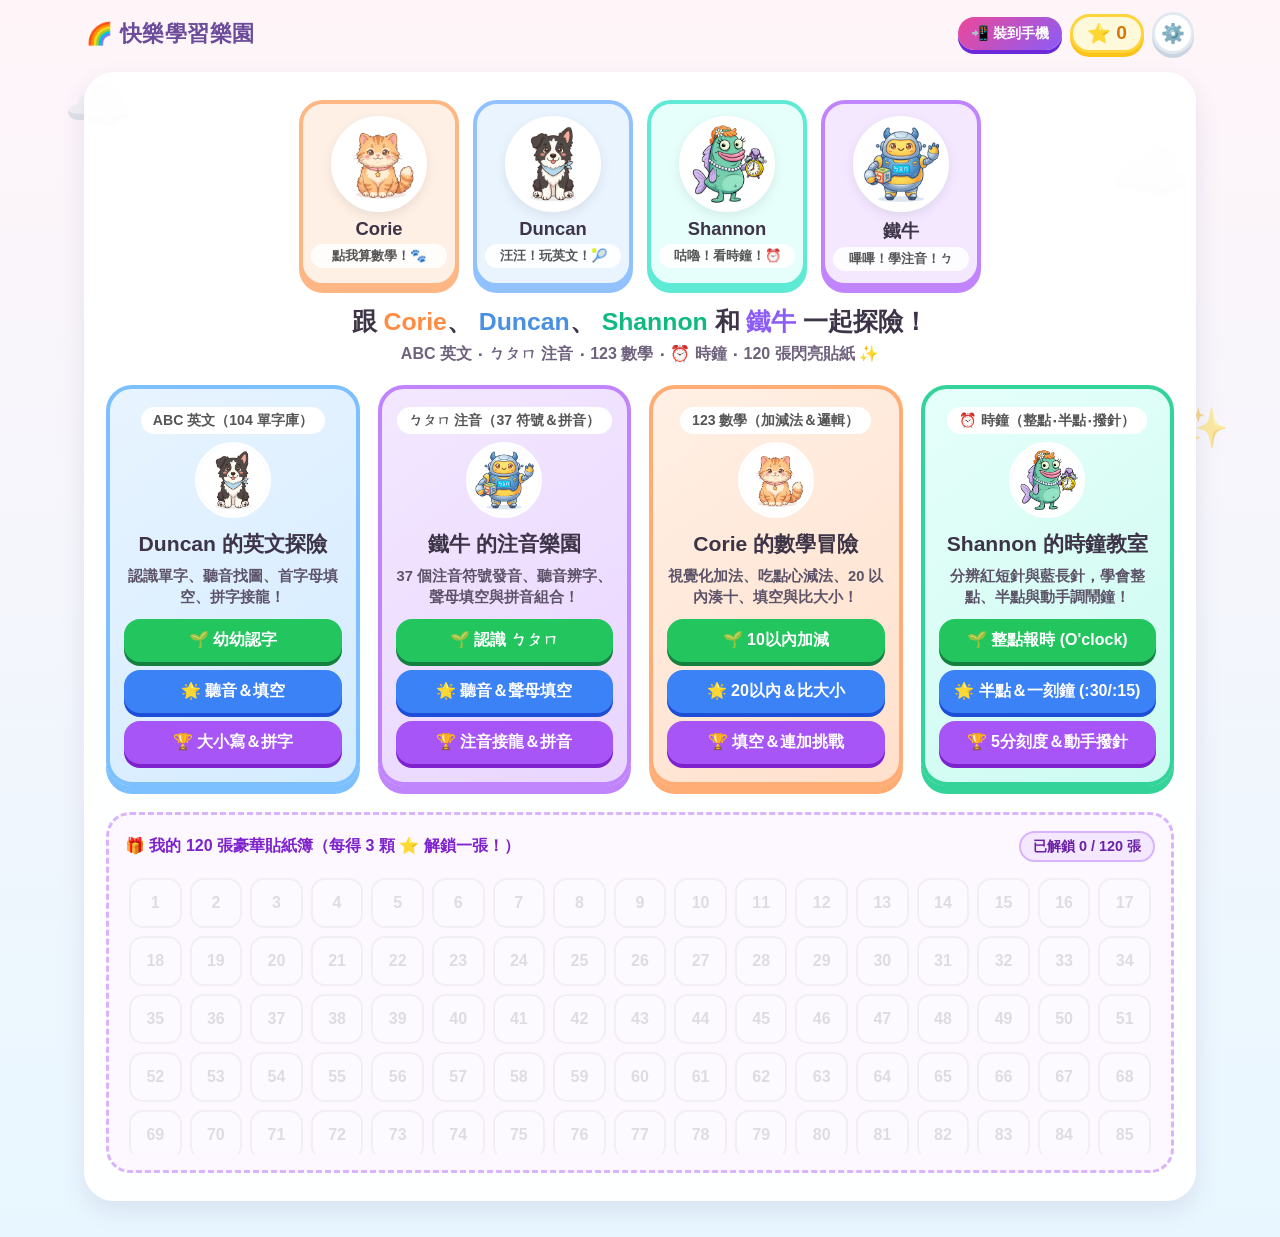
==== commit 39628b6a: "Add files via upload" ====
--- a/index.html
+++ b/index.html
@@ -2,10 +2,21 @@
 <html lang="zh-TW">
 <head>
   <meta charset="UTF-8" />
-  <meta name="viewport" content="width=device-width, initial-scale=1.0, maximum-scale=1.0, user-scalable=no" />
+  <meta name="viewport" content="width=device-width, initial-scale=1.0, maximum-scale=1.0, user-scalable=no, viewport-fit=cover" />
   <meta name="referrer" content="no-referrer" />
+
+  <!-- 🍎 Apple iPhone / iPad 全螢幕原生 App 模式設定 -->
+  <meta name="apple-mobile-web-app-capable" content="yes" />
+  <meta name="mobile-web-app-capable" content="yes" />
+  <meta name="apple-mobile-web-app-status-bar-style" content="default" />
+  <meta name="apple-mobile-web-app-title" content="快樂樂園" />
+  <meta name="theme-color" content="#fff5f9" />
+  <link rel="apple-touch-icon" href="assets/corie.png" />
+  <link rel="apple-touch-icon" sizes="180x180" href="assets/corie.png" />
+  <link rel="manifest" href="manifest.json?v=6" />
+
   <title>Corie、Duncan、Shannon & 鐵牛 的快樂學習樂園</title>
-  <link rel="stylesheet" href="style.css?v=5" />
+  <link rel="stylesheet" href="style.css?v=6" />
 </head>
 <body>
   <!-- 飄浮背景裝飾 -->
@@ -24,6 +35,9 @@
     </button>
     <div class="brand-title" id="header-title">🌈 快樂學習樂園</div>
     <div class="top-right-controls">
+      <button id="btn-install-guide" class="install-pill-btn" onclick="openInstallModal()" title="安裝成 iPhone 桌面 App">
+        📲 裝到手機
+      </button>
       <div class="star-counter" title="收集到的星星">
         <span class="star-icon">⭐</span>
         <span id="star-count">0</span>
@@ -42,7 +56,7 @@
         <div class="characters-showcase">
           <div class="pet-avatar-card corie-theme" onclick="petSpeak('corie')">
             <div class="avatar-img-wrap">
-              <img src="assets/corie.png?v=5" alt="橘貓 Corie" id="img-corie-home" onerror="this.style.display='none'; this.nextElementSibling.style.display='flex';" />
+              <img src="assets/corie.png?v=6" alt="橘貓 Corie" id="img-corie-home" onerror="this.style.display='none'; this.nextElementSibling.style.display='flex';" />
               <div class="avatar-fallback" style="display:none;">🐱</div>
             </div>
             <div class="pet-name-badge" data-pet-name="corie">Corie</div>
@@ -51,7 +65,7 @@
 
           <div class="pet-avatar-card duncan-theme" onclick="petSpeak('duncan')">
             <div class="avatar-img-wrap">
-              <img src="assets/duncan.png?v=5" alt="邊牧 Duncan" id="img-duncan-home" onerror="this.style.display='none'; this.nextElementSibling.style.display='flex';" />
+              <img src="assets/duncan.png?v=6" alt="邊牧 Duncan" id="img-duncan-home" onerror="this.style.display='none'; this.nextElementSibling.style.display='flex';" />
               <div class="avatar-fallback" style="display:none;">🐶</div>
             </div>
             <div class="pet-name-badge" data-pet-name="duncan">Duncan</div>
@@ -60,7 +74,7 @@
 
           <div class="pet-avatar-card shannon-theme" onclick="petSpeak('shannon')">
             <div class="avatar-img-wrap">
-              <img src="assets/shannon.png?v=5" alt="比奇堡魚 Shannon" id="img-shannon-home" onerror="this.style.display='none'; this.nextElementSibling.style.display='flex';" />
+              <img src="assets/shannon.png?v=6" alt="比奇堡魚 Shannon" id="img-shannon-home" onerror="this.style.display='none'; this.nextElementSibling.style.display='flex';" />
               <div class="avatar-fallback" style="display:none;">🐟</div>
             </div>
             <div class="pet-name-badge" data-pet-name="shannon">Shannon</div>
@@ -69,7 +83,7 @@
 
           <div class="pet-avatar-card tieniu-theme" onclick="petSpeak('tieniu')">
             <div class="avatar-img-wrap">
-              <img src="assets/tieniu.png?v=5" alt="機器人 鐵牛" id="img-tieniu-home" onerror="this.style.display='none'; this.nextElementSibling.style.display='flex';" />
+              <img src="assets/tieniu.png?v=6" alt="機器人 鐵牛" id="img-tieniu-home" onerror="this.style.display='none'; this.nextElementSibling.style.display='flex';" />
               <div class="avatar-fallback" style="display:none;">🤖</div>
             </div>
             <div class="pet-name-badge" data-pet-name="tieniu">鐵牛</div>
@@ -83,14 +97,14 @@
           <span class="highlight-shannon" data-pet-name="shannon">Shannon</span> 和
           <span class="highlight-tieniu" data-pet-name="tieniu">鐵牛</span> 一起探險！
         </h1>
-        <p class="welcome-sub">ABC 英文 ‧ 123 數學 ‧ ⏰ 認識時鐘 ‧ ㄅㄆㄇ 注音 ‧ 120 張閃亮貼紙 ✨</p>
+        <p class="welcome-sub">ABC 英文 ‧ ㄅㄆㄇ 注音 ‧ 123 數學 ‧ ⏰ 時鐘 ‧ 120 張閃亮貼紙 ✨</p>
 
         <!-- 遊戲選擇四大卡 -->
         <div class="game-cards-grid four-cols">
           <div class="game-mode-card english-card">
             <div class="card-badge">ABC 英文（104 單字庫）</div>
             <div class="card-character" onclick="startEnglishGame(1)">
-              <img src="assets/duncan.png?v=5" alt="Duncan" onerror="this.style.display='none'; this.nextElementSibling.style.display='inline';" />
+              <img src="assets/duncan.png?v=6" alt="Duncan" onerror="this.style.display='none'; this.nextElementSibling.style.display='inline';" />
               <span style="display:none; font-size:3.5rem;">🐶</span>
             </div>
             <h2><span data-pet-name="duncan">Duncan</span> 的英文探險</h2>
@@ -105,7 +119,7 @@
           <div class="game-mode-card zhuyin-card">
             <div class="card-badge">ㄅㄆㄇ 注音（37 符號＆拼音）</div>
             <div class="card-character" onclick="startZhuyinGame(1)">
-              <img src="assets/tieniu.png?v=5" alt="鐵牛" onerror="this.style.display='none'; this.nextElementSibling.style.display='inline';" />
+              <img src="assets/tieniu.png?v=6" alt="鐵牛" onerror="this.style.display='none'; this.nextElementSibling.style.display='inline';" />
               <span style="display:none; font-size:3.5rem;">🤖</span>
             </div>
             <h2><span data-pet-name="tieniu">鐵牛</span> 的注音樂園</h2>
@@ -120,7 +134,7 @@
           <div class="game-mode-card math-card">
             <div class="card-badge">123 數學（加減法＆邏輯）</div>
             <div class="card-character" onclick="startMathGame(1)">
-              <img src="assets/corie.png?v=5" alt="Corie" onerror="this.style.display='none'; this.nextElementSibling.style.display='inline';" />
+              <img src="assets/corie.png?v=6" alt="Corie" onerror="this.style.display='none'; this.nextElementSibling.style.display='inline';" />
               <span style="display:none; font-size:3.5rem;">🐱</span>
             </div>
             <h2><span data-pet-name="corie">Corie</span> 的數學冒險</h2>
@@ -135,7 +149,7 @@
           <div class="game-mode-card clock-card">
             <div class="card-badge">⏰ 時鐘（整點‧半點‧撥針）</div>
             <div class="card-character" onclick="startClockGame(1)">
-              <img src="assets/shannon.png?v=5" alt="Shannon" onerror="this.style.display='none'; this.nextElementSibling.style.display='inline';" />
+              <img src="assets/shannon.png?v=6" alt="Shannon" onerror="this.style.display='none'; this.nextElementSibling.style.display='inline';" />
               <span style="display:none; font-size:3.5rem;">🐟</span>
             </div>
             <h2><span data-pet-name="shannon">Shannon</span> 的時鐘教室</h2>
@@ -163,7 +177,7 @@
     <section id="screen-english" class="screen">
       <div class="game-board english-board">
         <div class="in-game-level-bar">
-          <span class="bar-label">難度模式：</span>
+          <span class="bar-label">難度：</span>
           <button class="chip-btn" id="en-lvl-chip-1" onclick="switchEnglishLevel(1)">🌱 Lv.1 認字</button>
           <button class="chip-btn" id="en-lvl-chip-2" onclick="switchEnglishLevel(2)">🌟 Lv.2 聽音＆填空</button>
           <button class="chip-btn" id="en-lvl-chip-3" onclick="switchEnglishLevel(3)">🏆 Lv.3 大小寫＆拼字</button>
@@ -178,7 +192,7 @@
 
         <div class="host-area">
           <div class="host-avatar duncan-host" onclick="repeatEnglishPrompt()">
-            <img src="assets/duncan.png?v=5" alt="Duncan" onerror="this.style.display='none'; this.nextElementSibling.style.display='flex';" />
+            <img src="assets/duncan.png?v=6" alt="Duncan" onerror="this.style.display='none'; this.nextElementSibling.style.display='flex';" />
             <div class="avatar-fallback" style="display:none;">🐶</div>
           </div>
           <div class="host-bubble">
@@ -204,10 +218,10 @@
     <section id="screen-zhuyin" class="screen">
       <div class="game-board zhuyin-board">
         <div class="in-game-level-bar">
-          <span class="bar-label">難度模式：</span>
+          <span class="bar-label">難度：</span>
           <button class="chip-btn" id="zy-lvl-chip-1" onclick="switchZhuyinLevel(1)">🌱 Lv.1 認識ㄅㄆㄇ</button>
           <button class="chip-btn" id="zy-lvl-chip-2" onclick="switchZhuyinLevel(2)">🌟 Lv.2 聽音＆填空</button>
-          <button class="chip-btn" id="zy-lvl-chip-3" onclick="switchZhuyinLevel(3)">🏆 Lv.3 順序＆拼音挑戰</button>
+          <button class="chip-btn" id="zy-lvl-chip-3" onclick="switchZhuyinLevel(3)">🏆 Lv.3 順序＆拼音</button>
         </div>
 
         <div class="progress-bar-wrap">
@@ -219,7 +233,7 @@
 
         <div class="host-area">
           <div class="host-avatar tieniu-host" onclick="repeatZhuyinPrompt()">
-            <img src="assets/tieniu.png?v=5" alt="鐵牛" onerror="this.style.display='none'; this.nextElementSibling.style.display='flex';" />
+            <img src="assets/tieniu.png?v=6" alt="鐵牛" onerror="this.style.display='none'; this.nextElementSibling.style.display='flex';" />
             <div class="avatar-fallback" style="display:none;">🤖</div>
           </div>
           <div class="host-bubble">
@@ -245,7 +259,7 @@
     <section id="screen-math" class="screen">
       <div class="game-board math-board">
         <div class="in-game-level-bar">
-          <span class="bar-label">難度模式：</span>
+          <span class="bar-label">難度：</span>
           <button class="chip-btn" id="math-lvl-chip-1" onclick="switchMathLevel(1)">🌱 Lv.1 加減基礎</button>
           <button class="chip-btn" id="math-lvl-chip-2" onclick="switchMathLevel(2)">🌟 Lv.2 20以內＆比大小</button>
           <button class="chip-btn" id="math-lvl-chip-3" onclick="switchMathLevel(3)">🏆 Lv.3 填空＆連加</button>
@@ -260,7 +274,7 @@
 
         <div class="host-area">
           <div class="host-avatar corie-host" onclick="repeatMathPrompt()">
-            <img src="assets/corie.png?v=5" alt="Corie" onerror="this.style.display='none'; this.nextElementSibling.style.display='flex';" />
+            <img src="assets/corie.png?v=6" alt="Corie" onerror="this.style.display='none'; this.nextElementSibling.style.display='flex';" />
             <div class="avatar-fallback" style="display:none;">🐱</div>
           </div>
           <div class="host-bubble">
@@ -281,7 +295,7 @@
     <section id="screen-clock" class="screen">
       <div class="game-board clock-board">
         <div class="in-game-level-bar">
-          <span class="bar-label">難度模式：</span>
+          <span class="bar-label">難度：</span>
           <button class="chip-btn" id="clock-lvl-chip-1" onclick="switchClockLevel(1)">🌱 Lv.1 整點報時</button>
           <button class="chip-btn" id="clock-lvl-chip-2" onclick="switchClockLevel(2)">🌟 Lv.2 半點＆15分</button>
           <button class="chip-btn" id="clock-lvl-chip-3" onclick="switchClockLevel(3)">🏆 Lv.3 5分刻度＆撥針</button>
@@ -296,7 +310,7 @@
 
         <div class="host-area">
           <div class="host-avatar shannon-host" onclick="repeatClockPrompt()">
-            <img src="assets/shannon.png?v=5" alt="Shannon" onerror="this.style.display='none'; this.nextElementSibling.style.display='flex';" />
+            <img src="assets/shannon.png?v=6" alt="Shannon" onerror="this.style.display='none'; this.nextElementSibling.style.display='flex';" />
             <div class="avatar-fallback" style="display:none;">🐟</div>
           </div>
           <div class="host-bubble">
@@ -334,7 +348,7 @@
     <section id="screen-celebrate" class="screen">
       <div class="celebrate-card">
         <div class="celebrate-banner">
-          <img src="assets/friends.png?v=5" alt="好朋友一起慶祝" onerror="this.style.display='none'; this.nextElementSibling.style.display='flex';" />
+          <img src="assets/friends.png?v=6" alt="好朋友一起慶祝" onerror="this.style.display='none'; this.nextElementSibling.style.display='flex';" />
           <div class="celebrate-fallback" style="display:none;">🐱 🎉 🐶 🎉 🐟 🎉 🤖</div>
         </div>
         <h2 class="celebrate-title">太棒了！全部過關！🎉</h2>
@@ -353,7 +367,32 @@
   <!-- 滿版灑花特效畫布 -->
   <div id="confetti-container" aria-hidden="true"></div>
 
-  <!-- 家長設定彈窗（可改 4 位主角名字 + 調整語音模式與高達 1.5x 倍速） -->
+  <!-- 📲 iPhone / iPad 加入主畫面教學彈窗 -->
+  <div id="install-modal" class="modal-backdrop hidden">
+    <div class="modal-card install-guide-card">
+      <h3>🍎 變成 iPhone 專屬桌面 App</h3>
+      <p class="modal-hint">只要 3 個步驟，就能把「快樂學習樂園」放到 iPhone 桌面，點開就是無網址列的滿版全螢幕 App！</p>
+      <ol class="install-steps-list">
+        <li>
+          <span class="step-num">1</span>
+          <div>用 iPhone 的 <b>Safari 瀏覽器</b> 打開：<br/><code class="url-code">https://linch0421.github.io/kids-pet-games/</code></div>
+        </li>
+        <li>
+          <span class="step-num">2</span>
+          <div>點擊 Safari 畫面正下方的 <b>「分享按鈕 📤」</b>（方框往上箭頭圖示）。</div>
+        </li>
+        <li>
+          <span class="step-num">3</span>
+          <div>往下滑選單，點擊 <b>「加入主畫面 ➕ (Add to Home Screen)」</b>，再點右上角「新增」就完成了！</div>
+        </li>
+      </ol>
+      <div class="modal-actions">
+        <button class="modal-btn save-btn" style="width:100%" onclick="closeInstallModal()">✨ 太棒了，我知道了！</button>
+      </div>
+    </div>
+  </div>
+
+  <!-- 家長設定彈窗 -->
   <div id="settings-modal" class="modal-backdrop hidden">
     <div class="modal-card">
       <h3>⚙️ 角色名字與語音倍速設定</h3>
@@ -384,7 +423,7 @@
         <select id="select-tts-mode">
           <option value="auto">✨ 智慧最佳模式（Edge 用曉臻真人 / Chrome 用雲端自然音）</option>
           <option value="cloud">☁️ 強制使用雲端自然女聲（適合 Chrome / 手機）</option>
-          <option value="native">💻 使用裝置內建語音（適合 Edge / iPad）</option>
+          <option value="native">💻 使用裝置內建語音（適合 Edge / iPhone / iPad）</option>
         </select>
       </label>
 
@@ -420,6 +459,6 @@
     </div>
   </div>
 
-  <script src="app.js?v=5"></script>
+  <script src="app.js?v=6"></script>
 </body>
 </html>
--- a/style.css
+++ b/style.css
@@ -25,16 +25,24 @@
   margin: 0;
   padding: 0;
   user-select: none;
+  -webkit-user-select: none;
+  -webkit-touch-callout: none;
   -webkit-tap-highlight-color: transparent;
 }
 
 body {
-  font-family: "PingFang TC", "Microsoft JhengHei", "Rounded Mplus 1c", "Nunito", sans-serif;
+  font-family: -apple-system, BlinkMacSystemFont, "PingFang TC", "Microsoft JhengHei", "Rounded Mplus 1c", sans-serif;
   background: linear-gradient(180deg, var(--bg-top) 0%, var(--bg-bottom) 100%);
   color: var(--text-dark);
   min-height: 100vh;
+  min-height: 100dvh;
   overflow-x: hidden;
   position: relative;
+  /* 🍎 iPhone 瀏海與底部動態島安全距離適配 */
+  padding-top: env(safe-area-inset-top, 0px);
+  padding-bottom: env(safe-area-inset-bottom, 0px);
+  padding-left: env(safe-area-inset-left, 0px);
+  padding-right: env(safe-area-inset-right, 0px);
 }
 
 /* 背景飄浮雲朵與星星 */
@@ -70,30 +78,33 @@
   z-index: 10;
   max-width: 1140px;
   margin: 0 auto;
-  padding: 14px 20px;
+  padding: 12px 16px;
   display: flex;
   align-items: center;
   justify-content: space-between;
+  gap: 8px;
 }
 
 .brand-title {
-  font-size: 1.45rem;
+  font-size: 1.35rem;
   font-weight: 800;
   color: #6b4c9a;
   letter-spacing: 0.5px;
+  white-space: nowrap;
 }
 
 .nav-btn {
   background: #ffffff;
   border: 3px solid #f0d9ff;
   border-radius: 999px;
-  padding: 8px 18px;
-  font-size: 1.1rem;
-  font-weight: 700;
+  padding: 7px 14px;
+  font-size: 1rem;
+  font-weight: 800;
   color: #6b4c9a;
   cursor: pointer;
   box-shadow: 0 4px 0 #e2c2f9;
   transition: transform 0.15s;
+  white-space: nowrap;
 }
 
 .nav-btn:active {
@@ -103,18 +114,39 @@
 .top-right-controls {
   display: flex;
   align-items: center;
-  gap: 10px;
+  gap: 8px;
+}
+
+.install-pill-btn {
+  background: linear-gradient(135deg, #ec4899, #8b5cf6);
+  color: #ffffff;
+  border: none;
+  border-radius: 999px;
+  padding: 7px 13px;
+  font-size: 0.9rem;
+  font-weight: 800;
+  cursor: pointer;
+  box-shadow: 0 4px 0 #6d28d9;
+  white-space: nowrap;
+  font-family: inherit;
+}
+
+/* 當已經加入 iPhone 主畫面以全螢幕 App 啟動時，自動隱藏安裝提示按鈕 */
+@media all and (display-mode: standalone) {
+  .install-pill-btn {
+    display: none !important;
+  }
 }
 
 .star-counter {
   background: #fff9db;
   border: 3px solid #ffd43b;
   border-radius: 999px;
-  padding: 6px 16px;
-  display: flex;
-  align-items: center;
-  gap: 6px;
-  font-size: 1.3rem;
+  padding: 5px 14px;
+  display: flex;
+  align-items: center;
+  gap: 5px;
+  font-size: 1.2rem;
   font-weight: 900;
   color: #d97706;
   box-shadow: 0 4px 0 #fcc419;
@@ -124,11 +156,12 @@
   background: #ffffff;
   border: 3px solid #e2e8f0;
   border-radius: 50%;
-  width: 44px;
-  height: 44px;
-  font-size: 1.3rem;
+  width: 42px;
+  height: 42px;
+  font-size: 1.2rem;
   cursor: pointer;
   box-shadow: 0 4px 0 #cbd5e1;
+  flex-shrink: 0;
 }
 
 .hidden {
@@ -141,7 +174,7 @@
   z-index: 5;
   max-width: 1140px;
   margin: 0 auto;
-  padding: 8px 18px 40px;
+  padding: 6px 14px 36px;
 }
 
 .screen {
@@ -161,36 +194,31 @@
 /* 首頁卡片 */
 .hero-card {
   background: rgba(255, 255, 255, 0.92);
-  border-radius: 32px;
-  padding: 28px 22px;
+  border-radius: 30px;
+  padding: 24px 18px;
   box-shadow: var(--card-shadow);
   border: 4px solid #ffffff;
   text-align: center;
 }
 
 .characters-showcase {
-  display: flex;
-  justify-content: center;
-  gap: 18px;
-  flex-wrap: wrap;
+  display: grid;
+  grid-template-columns: repeat(4, minmax(120px, 160px));
+  justify-content: center;
+  gap: 14px;
   margin-bottom: 18px;
 }
 
 .pet-avatar-card {
-  width: 158px;
-  padding: 14px 10px;
-  border-radius: 26px;
+  padding: 12px 8px;
+  border-radius: 24px;
   cursor: pointer;
   transition: transform 0.2s cubic-bezier(0.34, 1.56, 0.64, 1);
   position: relative;
 }
 
-.pet-avatar-card:hover {
-  transform: translateY(-6px) scale(1.04);
-}
-
 .pet-avatar-card:active {
-  transform: scale(0.96);
+  transform: scale(0.95);
 }
 
 .corie-theme {
@@ -218,9 +246,9 @@
 }
 
 .avatar-img-wrap {
-  width: 106px;
-  height: 106px;
-  margin: 0 auto 8px;
+  width: 96px;
+  height: 96px;
+  margin: 0 auto 6px;
   border-radius: 50%;
   background: #ffffff;
   overflow: hidden;
@@ -238,30 +266,31 @@
 }
 
 .avatar-fallback {
-  font-size: 3.8rem;
+  font-size: 3.4rem;
   align-items: center;
   justify-content: center;
 }
 
 .pet-name-badge {
-  font-size: 1.22rem;
+  font-size: 1.15rem;
   font-weight: 900;
   margin-bottom: 4px;
 }
 
 .speech-mini {
-  font-size: 0.85rem;
+  font-size: 0.82rem;
   font-weight: 700;
   color: #555;
   background: rgba(255, 255, 255, 0.88);
   border-radius: 99px;
-  padding: 3px 10px;
+  padding: 3px 8px;
 }
 
 .welcome-heading {
-  font-size: 1.7rem;
+  font-size: 1.55rem;
   font-weight: 900;
   margin-bottom: 6px;
+  line-height: 1.35;
 }
 
 .highlight-corie { color: var(--corie-primary); }
@@ -270,62 +299,62 @@
 .highlight-tieniu { color: var(--tieniu-primary); }
 
 .welcome-sub {
-  font-size: 1.08rem;
+  font-size: 1rem;
   color: #6e627d;
-  margin-bottom: 22px;
+  margin-bottom: 20px;
   font-weight: 600;
 }
 
 /* 遊戲選擇四大卡 */
 .game-cards-grid {
   display: grid;
-  grid-template-columns: repeat(auto-fit, minmax(240px, 1fr));
+  grid-template-columns: repeat(auto-fit, minmax(235px, 1fr));
   gap: 18px;
-  margin-bottom: 28px;
+  margin-bottom: 26px;
 }
 
 .game-mode-card {
-  border-radius: 28px;
-  padding: 20px 15px;
+  border-radius: 26px;
+  padding: 18px 14px;
   text-align: center;
   border: 4px solid transparent;
   display: flex;
   flex-direction: column;
   align-items: center;
-  gap: 9px;
+  gap: 8px;
   font-family: inherit;
 }
 
 .english-card {
   background: linear-gradient(145deg, #e8f4ff 0%, #d4ebff 100%);
   border-color: #7cc0ff;
-  box-shadow: 0 10px 0 #7cc0ff;
+  box-shadow: 0 8px 0 #7cc0ff;
 }
 
 .zhuyin-card {
   background: linear-gradient(145deg, #f3e8ff 0%, #e9d5ff 100%);
   border-color: #c084fc;
-  box-shadow: 0 10px 0 #c084fc;
+  box-shadow: 0 8px 0 #c084fc;
 }
 
 .math-card {
   background: linear-gradient(145deg, #fff0e5 0%, #ffe0cc 100%);
   border-color: #ffad75;
-  box-shadow: 0 10px 0 #ffad75;
+  box-shadow: 0 8px 0 #ffad75;
 }
 
 .clock-card {
   background: linear-gradient(145deg, #e6fffa 0%, #ccfbf1 100%);
   border-color: #34d399;
-  box-shadow: 0 10px 0 #34d399;
+  box-shadow: 0 8px 0 #34d399;
 }
 
 .card-badge {
   background: #ffffff;
-  padding: 5px 14px;
+  padding: 4px 12px;
   border-radius: 999px;
   font-weight: 900;
-  font-size: 0.9rem;
+  font-size: 0.88rem;
   color: #555;
 }
 
@@ -334,30 +363,25 @@
 }
 
 .card-character img {
-  width: 80px;
-  height: 80px;
+  width: 76px;
+  height: 76px;
   border-radius: 50%;
   object-fit: cover;
   background: #fff;
   border: 3px solid #fff;
-  transition: transform 0.2s;
-}
-
-.card-character:hover img {
-  transform: scale(1.08);
 }
 
 .game-mode-card h2 {
-  font-size: 1.38rem;
+  font-size: 1.32rem;
   font-weight: 900;
   color: var(--text-dark);
 }
 
 .game-mode-card p {
-  font-size: 0.94rem;
+  font-size: 0.92rem;
   color: #5c5368;
   font-weight: 600;
-  line-height: 1.4;
+  line-height: 1.38;
 }
 
 /* 難度分級按鈕組 */
@@ -372,17 +396,12 @@
 .lvl-btn {
   width: 100%;
   padding: 11px 12px;
-  border-radius: 18px;
+  border-radius: 16px;
   border: none;
-  font-size: 1.02rem;
+  font-size: 1rem;
   font-weight: 900;
   cursor: pointer;
   font-family: inherit;
-  transition: transform 0.15s;
-}
-
-.lvl-btn:hover {
-  transform: translateY(-2px);
 }
 
 .lvl-btn:active {
@@ -412,17 +431,17 @@
   display: flex;
   align-items: center;
   flex-wrap: wrap;
-  gap: 8px;
-  margin-bottom: 14px;
+  gap: 6px;
+  margin-bottom: 12px;
   background: #f8fafc;
-  padding: 10px 14px;
-  border-radius: 18px;
+  padding: 8px 12px;
+  border-radius: 16px;
   border: 2px solid #e2e8f0;
 }
 
 .bar-label {
   font-weight: 800;
-  font-size: 0.95rem;
+  font-size: 0.9rem;
   color: #64748b;
 }
 
@@ -430,9 +449,9 @@
   border: 2px solid #cbd5e1;
   background: #ffffff;
   color: #475569;
-  padding: 6px 14px;
+  padding: 5px 12px;
   border-radius: 999px;
-  font-size: 0.95rem;
+  font-size: 0.88rem;
   font-weight: 800;
   cursor: pointer;
   font-family: inherit;
@@ -449,7 +468,7 @@
   background: #fdf8ff;
   border: 3px dashed #d8b4fe;
   border-radius: 24px;
-  padding: 18px;
+  padding: 16px;
 }
 
 .shelf-header-row {
@@ -458,50 +477,49 @@
   justify-content: space-between;
   flex-wrap: wrap;
   gap: 8px;
-  margin-bottom: 14px;
+  margin-bottom: 12px;
 }
 
 .shelf-title {
   font-weight: 900;
   color: #7e22ce;
-  font-size: 1.08rem;
+  font-size: 1rem;
 }
 
 .shelf-progress {
   background: #f3e8ff;
   color: #6b21a8;
   font-weight: 900;
-  font-size: 0.95rem;
-  padding: 4px 14px;
+  font-size: 0.9rem;
+  padding: 4px 12px;
   border-radius: 999px;
   border: 2px solid #d8b4fe;
 }
 
 .sticker-list {
   display: grid;
-  grid-template-columns: repeat(auto-fill, minmax(54px, 1fr));
-  gap: 10px;
-  max-height: 320px;
+  grid-template-columns: repeat(auto-fill, minmax(50px, 1fr));
+  gap: 8px;
+  max-height: 280px;
   overflow-y: auto;
-  padding: 6px;
+  padding: 4px;
 }
 
 .sticker-slot {
-  height: 54px;
-  border-radius: 15px;
+  height: 50px;
+  border-radius: 14px;
   background: #ffffff;
   border: 2px solid #e9d5ff;
   display: flex;
   align-items: center;
   justify-content: center;
-  font-size: 1.85rem;
-  transition: transform 0.18s;
+  font-size: 1.75rem;
 }
 
 .sticker-slot.locked {
   filter: grayscale(1);
   opacity: 0.32;
-  font-size: 1.1rem;
+  font-size: 1rem;
   color: #94a3b8;
   font-weight: 800;
 }
@@ -511,17 +529,13 @@
   cursor: pointer;
   background: #fffbeb;
   border-color: #fde047;
-}
-
-.sticker-slot.unlocked:hover {
-  transform: scale(1.18) rotate(6deg);
 }
 
 /* 遊戲關卡通用面板 */
 .game-board {
   background: rgba(255, 255, 255, 0.95);
-  border-radius: 32px;
-  padding: 22px 22px 32px;
+  border-radius: 28px;
+  padding: 18px 16px 26px;
   box-shadow: var(--card-shadow);
   border: 4px solid #ffffff;
 }
@@ -529,20 +543,20 @@
 .progress-bar-wrap {
   display: flex;
   align-items: center;
-  gap: 14px;
-  margin-bottom: 16px;
+  gap: 12px;
+  margin-bottom: 14px;
 }
 
 .round-indicator {
   font-weight: 900;
-  font-size: 1.1rem;
+  font-size: 1rem;
   color: #6b4c9a;
   white-space: nowrap;
 }
 
 .progress-track {
   flex: 1;
-  height: 18px;
+  height: 16px;
   background: #f1f5f9;
   border-radius: 999px;
   overflow: hidden;
@@ -572,17 +586,17 @@
 .host-area {
   display: flex;
   align-items: center;
-  gap: 16px;
+  gap: 12px;
   background: #f8fafc;
-  border-radius: 24px;
-  padding: 14px 18px;
-  margin-bottom: 18px;
+  border-radius: 22px;
+  padding: 12px 14px;
+  margin-bottom: 16px;
   border: 3px solid #e2e8f0;
 }
 
 .host-avatar {
-  width: 80px;
-  height: 80px;
+  width: 68px;
+  height: 68px;
   border-radius: 50%;
   background: #ffffff;
   flex-shrink: 0;
@@ -609,13 +623,13 @@
   display: flex;
   flex-direction: column;
   align-items: flex-start;
-  gap: 8px;
+  gap: 6px;
 }
 
 .bubble-text {
-  font-size: 1.28rem;
+  font-size: 1.15rem;
   font-weight: 800;
-  line-height: 1.45;
+  line-height: 1.4;
 }
 
 .sound-replay-btn {
@@ -623,8 +637,8 @@
   border: 2px solid #93c5fd;
   color: #1d4ed8;
   border-radius: 999px;
-  padding: 6px 16px;
-  font-size: 0.98rem;
+  padding: 5px 14px;
+  font-size: 0.92rem;
   font-weight: 800;
   cursor: pointer;
 }
@@ -651,28 +665,23 @@
 .target-letter-stage {
   background: linear-gradient(135deg, #eff6ff 0%, #dbeafe 100%);
   border: 4px solid #93c5fd;
-  border-radius: 28px;
-  padding: 16px 22px;
+  border-radius: 26px;
+  padding: 14px 18px;
   text-align: center;
-  max-width: 420px;
-  margin: 0 auto 20px;
-  cursor: pointer;
-  box-shadow: 0 8px 0 #93c5fd;
-  transition: transform 0.15s;
+  max-width: 400px;
+  margin: 0 auto 18px;
+  cursor: pointer;
+  box-shadow: 0 7px 0 #93c5fd;
 }
 
 .target-letter-stage.zhuyin-stage {
   background: linear-gradient(135deg, #faf5ff 0%, #f3e8ff 100%);
   border-color: #c084fc;
-  box-shadow: 0 8px 0 #c084fc;
-}
-
-.target-letter-stage:active {
-  transform: translateY(4px);
+  box-shadow: 0 7px 0 #c084fc;
 }
 
 .big-letter {
-  font-size: 3.8rem;
+  font-size: 3.4rem;
   font-weight: 900;
   color: #1e40af;
   line-height: 1.15;
@@ -680,22 +689,22 @@
 
 .big-letter.zhuyin-big {
   color: #6b21a8;
-  font-size: 4.2rem;
+  font-size: 3.8rem;
 }
 
 .target-subword {
-  font-size: 1.75rem;
+  font-size: 1.55rem;
   font-weight: 900;
   color: #0f172a;
-  letter-spacing: 2px;
+  letter-spacing: 1px;
   margin-top: 4px;
 }
 
 .target-hint {
-  font-size: 0.95rem;
+  font-size: 0.9rem;
   color: #3b82f6;
   font-weight: 700;
-  margin-top: 6px;
+  margin-top: 4px;
 }
 
 .zhuyin-stage .target-hint {
@@ -706,22 +715,22 @@
 .spelling-slots {
   display: flex;
   justify-content: center;
-  gap: 10px;
+  gap: 8px;
   flex-wrap: wrap;
-  margin-bottom: 20px;
+  margin-bottom: 18px;
 }
 
 .spell-slot {
-  min-width: 62px;
-  height: 66px;
-  padding: 0 12px;
-  border-radius: 16px;
+  min-width: 56px;
+  height: 60px;
+  padding: 0 10px;
+  border-radius: 15px;
   border: 3px dashed #93c5fd;
   background: #f8fafc;
   display: flex;
   align-items: center;
   justify-content: center;
-  font-size: 2rem;
+  font-size: 1.85rem;
   font-weight: 900;
   color: #1e3a8a;
 }
@@ -732,32 +741,41 @@
   background: #dbeafe;
 }
 
-/* 選項網格 */
+/* 選項網格（電腦 4 欄，iPhone 手機自動 2x2 雙欄不需捲動！） */
 .options-grid {
   display: grid;
-  grid-template-columns: repeat(auto-fit, minmax(165px, 1fr));
-  gap: 16px;
+  grid-template-columns: repeat(4, 1fr);
+  gap: 14px;
+}
+
+@media (max-width: 680px) {
+  .characters-showcase {
+    grid-template-columns: repeat(2, 1fr);
+    gap: 12px;
+  }
+  .options-grid {
+    grid-template-columns: repeat(2, 1fr);
+    gap: 12px;
+  }
+  .brand-title {
+    font-size: 1.12rem;
+  }
 }
 
 .option-card {
   background: #ffffff;
   border: 4px solid #cbd5e1;
-  border-radius: 26px;
-  padding: 18px 12px;
-  cursor: pointer;
-  box-shadow: 0 8px 0 #cbd5e1;
-  transition: transform 0.18s, border-color 0.18s, background 0.18s;
+  border-radius: 22px;
+  padding: 14px 10px;
+  cursor: pointer;
+  box-shadow: 0 6px 0 #cbd5e1;
+  transition: transform 0.15s, border-color 0.15s, background 0.15s;
   display: flex;
   flex-direction: column;
   align-items: center;
   justify-content: center;
-  gap: 8px;
+  gap: 6px;
   font-family: inherit;
-}
-
-.option-card:hover {
-  transform: translateY(-4px);
-  border-color: #94a3b8;
 }
 
 .option-card:active {
@@ -767,14 +785,14 @@
 .option-card.correct {
   background: #dcfce7;
   border-color: #22c55e;
-  box-shadow: 0 8px 0 #22c55e;
+  box-shadow: 0 6px 0 #22c55e;
   animation: bounceCheer 0.5s ease;
 }
 
 .option-card.wrong {
   background: #fee2e2;
   border-color: #f87171;
-  box-shadow: 0 8px 0 #f87171;
+  box-shadow: 0 6px 0 #f87171;
   animation: shakeGentle 0.4s ease;
 }
 
@@ -785,18 +803,18 @@
 }
 
 .option-emoji {
-  font-size: 3.8rem;
+  font-size: 3.2rem;
   line-height: 1.1;
 }
 
 .option-word {
-  font-size: 1.55rem;
+  font-size: 1.35rem;
   font-weight: 900;
   color: var(--text-dark);
 }
 
 .option-zh {
-  font-size: 1.05rem;
+  font-size: 0.96rem;
   color: #64748b;
   font-weight: 700;
 }
@@ -807,12 +825,12 @@
   align-items: center;
   justify-content: center;
   flex-wrap: wrap;
-  gap: 12px;
+  gap: 10px;
   background: #fffaf5;
   border: 4px solid #fed7aa;
-  border-radius: 28px;
-  padding: 20px 14px;
-  margin-bottom: 14px;
+  border-radius: 24px;
+  padding: 16px 12px;
+  margin-bottom: 12px;
 }
 
 .math-group {
@@ -822,21 +840,21 @@
   gap: 8px;
   background: #ffffff;
   border: 3px dashed #fdba74;
-  border-radius: 22px;
-  padding: 12px 14px;
-  min-width: 96px;
-  min-height: 82px;
-  max-width: 280px;
+  border-radius: 20px;
+  padding: 10px 12px;
+  min-width: 86px;
+  min-height: 74px;
+  max-width: 260px;
   align-items: center;
 }
 
 .countable-item {
-  width: 52px;
-  height: 52px;
-  display: flex;
-  align-items: center;
-  justify-content: center;
-  font-size: 2.35rem;
+  width: 48px;
+  height: 48px;
+  display: flex;
+  align-items: center;
+  justify-content: center;
+  font-size: 2.15rem;
   cursor: pointer;
   transition: transform 0.15s;
   border-radius: 14px;
@@ -845,14 +863,14 @@
 }
 
 .countable-item img {
-  width: 44px;
-  height: 44px;
+  width: 40px;
+  height: 40px;
   border-radius: 50%;
   object-fit: cover;
 }
 
 .countable-item.counted {
-  transform: scale(1.16);
+  transform: scale(1.15);
   background: #fef08a;
   box-shadow: 0 0 0 3px #facc15;
 }
@@ -867,7 +885,7 @@
   content: "✖";
   position: absolute;
   color: #ef4444;
-  font-size: 2.2rem;
+  font-size: 2rem;
   font-weight: 900;
 }
 
@@ -875,27 +893,27 @@
   border: 3px dashed #a855f7;
   background: #faf5ff;
   color: #9333ea;
-  font-size: 1.6rem;
+  font-size: 1.5rem;
   font-weight: 900;
 }
 
 .math-operator {
-  font-size: 2.5rem;
+  font-size: 2.2rem;
   font-weight: 900;
   color: #ea580c;
 }
 
 .math-question-box {
-  min-width: 74px;
-  height: 74px;
-  padding: 0 14px;
-  border-radius: 22px;
+  min-width: 66px;
+  height: 66px;
+  padding: 0 12px;
+  border-radius: 20px;
   background: #ffedd5;
   border: 4px solid #fb923c;
   display: flex;
   align-items: center;
   justify-content: center;
-  font-size: 2.5rem;
+  font-size: 2.2rem;
   font-weight: 900;
   color: #ea580c;
 }
@@ -905,18 +923,18 @@
   justify-content: center;
   align-items: center;
   flex-wrap: wrap;
-  gap: 14px;
-  font-size: 2.3rem;
+  gap: 12px;
+  font-size: 2.1rem;
   font-weight: 900;
   color: #9a3412;
-  margin-bottom: 20px;
+  margin-bottom: 16px;
 }
 
 .question-mark-pill {
   display: inline-block;
-  min-width: 58px;
-  padding: 2px 14px;
-  border-radius: 16px;
+  min-width: 54px;
+  padding: 2px 12px;
+  border-radius: 14px;
   background: #fef08a;
   border: 3px solid #f59e0b;
   color: #b45309;
@@ -924,9 +942,9 @@
 }
 
 .math-options .num-btn {
-  font-size: 2.5rem;
-  font-weight: 900;
-  padding: 16px;
+  font-size: 2.3rem;
+  font-weight: 900;
+  padding: 14px;
   color: #7c2d12;
 }
 
@@ -935,15 +953,15 @@
   display: flex;
   justify-content: center;
   flex-wrap: wrap;
-  gap: 12px;
-  margin-bottom: 14px;
+  gap: 10px;
+  margin-bottom: 12px;
 }
 
 .legend-pill {
-  padding: 6px 16px;
+  padding: 5px 14px;
   border-radius: 999px;
   font-weight: 900;
-  font-size: 1rem;
+  font-size: 0.92rem;
 }
 
 .hour-pill {
@@ -962,13 +980,13 @@
   display: flex;
   flex-direction: column;
   align-items: center;
-  gap: 10px;
-  margin-bottom: 20px;
+  gap: 8px;
+  margin-bottom: 16px;
 }
 
 .analog-clock-svg {
-  width: 265px;
-  height: 265px;
+  width: 245px;
+  height: 245px;
   filter: drop-shadow(0 8px 16px rgba(16, 185, 129, 0.16));
 }
 
@@ -977,74 +995,115 @@
   border: 2px solid #6ee7b7;
   color: #065f46;
   font-weight: 900;
-  font-size: 1.12rem;
-  padding: 6px 20px;
+  font-size: 1.05rem;
+  padding: 5px 18px;
   border-radius: 999px;
 }
 
 .clock-digital-time {
-  font-size: 2.2rem;
+  font-size: 1.95rem;
   font-weight: 900;
   color: #0f766e;
   background: #f0fdfa;
-  padding: 4px 18px;
+  padding: 4px 14px;
+  border-radius: 14px;
+  border: 2px solid #99f6e4;
+}
+
+.clock-set-controls {
+  display: flex;
+  flex-direction: column;
+  align-items: center;
+  gap: 12px;
+  margin-bottom: 14px;
+}
+
+.set-btn-group {
+  display: flex;
+  flex-wrap: wrap;
+  justify-content: center;
+  gap: 10px;
+}
+
+.dial-btn {
+  padding: 11px 16px;
   border-radius: 16px;
-  border: 2px solid #99f6e4;
-}
-
-.clock-set-controls {
-  display: flex;
-  flex-direction: column;
-  align-items: center;
-  gap: 14px;
-  margin-bottom: 16px;
-}
-
-.set-btn-group {
-  display: flex;
-  flex-wrap: wrap;
-  justify-content: center;
-  gap: 12px;
-}
-
-.dial-btn {
-  padding: 12px 20px;
-  border-radius: 18px;
-  font-size: 1.15rem;
+  font-size: 1.05rem;
   font-weight: 900;
   border: none;
   cursor: pointer;
   font-family: inherit;
-  transition: transform 0.12s;
-}
-
-.dial-btn:active {
-  transform: translateY(3px);
 }
 
 .hour-dial-btn {
   background: #ef4444;
   color: #ffffff;
-  box-shadow: 0 5px 0 #b91c1c;
+  box-shadow: 0 4px 0 #b91c1c;
 }
 
 .min-dial-btn {
   background: #3b82f6;
   color: #ffffff;
-  box-shadow: 0 5px 0 #1d4ed8;
+  box-shadow: 0 4px 0 #1d4ed8;
 }
 
 .submit-clock-btn {
-  padding: 14px 36px;
+  padding: 13px 32px;
   border-radius: 999px;
   background: #10b981;
   color: #ffffff;
-  font-size: 1.35rem;
+  font-size: 1.25rem;
   font-weight: 900;
   border: none;
   cursor: pointer;
-  box-shadow: 0 6px 0 #047857;
+  box-shadow: 0 5px 0 #047857;
   font-family: inherit;
+}
+
+/* 📲 iPhone 安裝教學彈窗 */
+.install-steps-list {
+  list-style: none;
+  display: flex;
+  flex-direction: column;
+  gap: 14px;
+  margin-bottom: 20px;
+}
+
+.install-steps-list li {
+  display: flex;
+  align-items: flex-start;
+  gap: 12px;
+  background: #fdf4ff;
+  border: 2px solid #f0abfc;
+  border-radius: 16px;
+  padding: 12px 14px;
+  font-size: 0.96rem;
+  line-height: 1.45;
+}
+
+.step-num {
+  width: 28px;
+  height: 28px;
+  border-radius: 50%;
+  background: #d946ef;
+  color: #ffffff;
+  font-weight: 900;
+  display: flex;
+  align-items: center;
+  justify-content: center;
+  flex-shrink: 0;
+}
+
+.url-code {
+  display: inline-block;
+  margin-top: 4px;
+  padding: 3px 8px;
+  background: #ffffff;
+  border-radius: 8px;
+  color: #be185d;
+  font-weight: 800;
+  font-size: 0.85rem;
+  word-break: break-all;
 }
 
 @keyframes bounceCheer {
@@ -1061,16 +1120,16 @@
 /* 過關慶祝卡 */
 .celebrate-card {
   background: #ffffff;
-  border-radius: 32px;
-  padding: 32px 24px;
+  border-radius: 30px;
+  padding: 28px 20px;
   text-align: center;
   box-shadow: var(--card-shadow);
 }
 
 .celebrate-banner {
-  max-width: 340px;
-  margin: 0 auto 18px;
-  border-radius: 24px;
+  max-width: 320px;
+  margin: 0 auto 16px;
+  border-radius: 22px;
   overflow: hidden;
   border: 4px solid #fde047;
 }
@@ -1081,42 +1140,42 @@
 }
 
 .celebrate-fallback {
-  font-size: 4rem;
-  padding: 24px;
+  font-size: 3.6rem;
+  padding: 20px;
   justify-content: center;
 }
 
 .celebrate-title {
-  font-size: 2.2rem;
+  font-size: 2rem;
   color: #d946ef;
   font-weight: 900;
   margin-bottom: 8px;
 }
 
 .celebrate-desc {
-  font-size: 1.25rem;
+  font-size: 1.15rem;
   font-weight: 700;
   color: #555;
-  margin-bottom: 16px;
+  margin-bottom: 14px;
 }
 
 .reward-stars-row {
-  font-size: 3.2rem;
-  margin-bottom: 24px;
+  font-size: 3rem;
+  margin-bottom: 22px;
   animation: bounceCheer 1s infinite;
 }
 
 .celebrate-actions {
   display: flex;
   justify-content: center;
-  gap: 16px;
+  gap: 14px;
   flex-wrap: wrap;
 }
 
 .big-action-btn {
-  font-size: 1.35rem;
-  font-weight: 900;
-  padding: 14px 30px;
+  font-size: 1.25rem;
+  font-weight: 900;
+  padding: 13px 26px;
   border-radius: 999px;
   border: none;
   cursor: pointer;
@@ -1126,13 +1185,13 @@
 .primary-btn {
   background: var(--pink-accent);
   color: #fff;
-  box-shadow: 0 6px 0 #be185d;
+  box-shadow: 0 5px 0 #be185d;
 }
 
 .secondary-btn {
   background: #e2e8f0;
   color: #334155;
-  box-shadow: 0 6px 0 #94a3b8;
+  box-shadow: 0 5px 0 #94a3b8;
 }
 
 /* 灑花特效 */
@@ -1173,23 +1232,23 @@
 .modal-card {
   background: #ffffff;
   border-radius: 26px;
-  padding: 24px;
+  padding: 22px;
   max-width: 480px;
   width: 100%;
-  max-height: 92vh;
+  max-height: 90vh;
   overflow-y: auto;
   box-shadow: 0 20px 40px rgba(0, 0, 0, 0.2);
 }
 
 .modal-card h3 {
-  font-size: 1.4rem;
+  font-size: 1.35rem;
   margin-bottom: 6px;
 }
 
 .modal-hint {
-  font-size: 0.92rem;
+  font-size: 0.9rem;
   color: #64748b;
-  margin-bottom: 16px;
+  margin-bottom: 14px;
   line-height: 1.45;
 }
 
@@ -1197,15 +1256,15 @@
   display: flex;
   flex-direction: column;
   gap: 6px;
-  margin-bottom: 14px;
+  margin-bottom: 13px;
   font-weight: 700;
-  font-size: 0.96rem;
+  font-size: 0.94rem;
 }
 
 .form-field input[type="text"],
 .form-field select {
   padding: 9px 12px;
-  font-size: 1.05rem;
+  font-size: 1rem;
   border: 2px solid #cbd5e1;
   border-radius: 12px;
   font-family: inherit;
@@ -1226,24 +1285,20 @@
 
 .speed-chip {
   flex: 1;
-  min-width: 82px;
-  padding: 6px 10px;
+  min-width: 76px;
+  padding: 6px 8px;
   border-radius: 999px;
   border: 2px solid #ddd6fe;
   background: #f5f3ff;
   color: #6d28d9;
-  font-size: 0.88rem;
+  font-size: 0.85rem;
   font-weight: 800;
   cursor: pointer;
   font-family: inherit;
 }
 
-.speed-chip:hover {
-  background: #ede9fe;
-}
-
 .test-voice-row {
-  margin-bottom: 14px;
+  margin-bottom: 12px;
 }
 
 .test-btn {
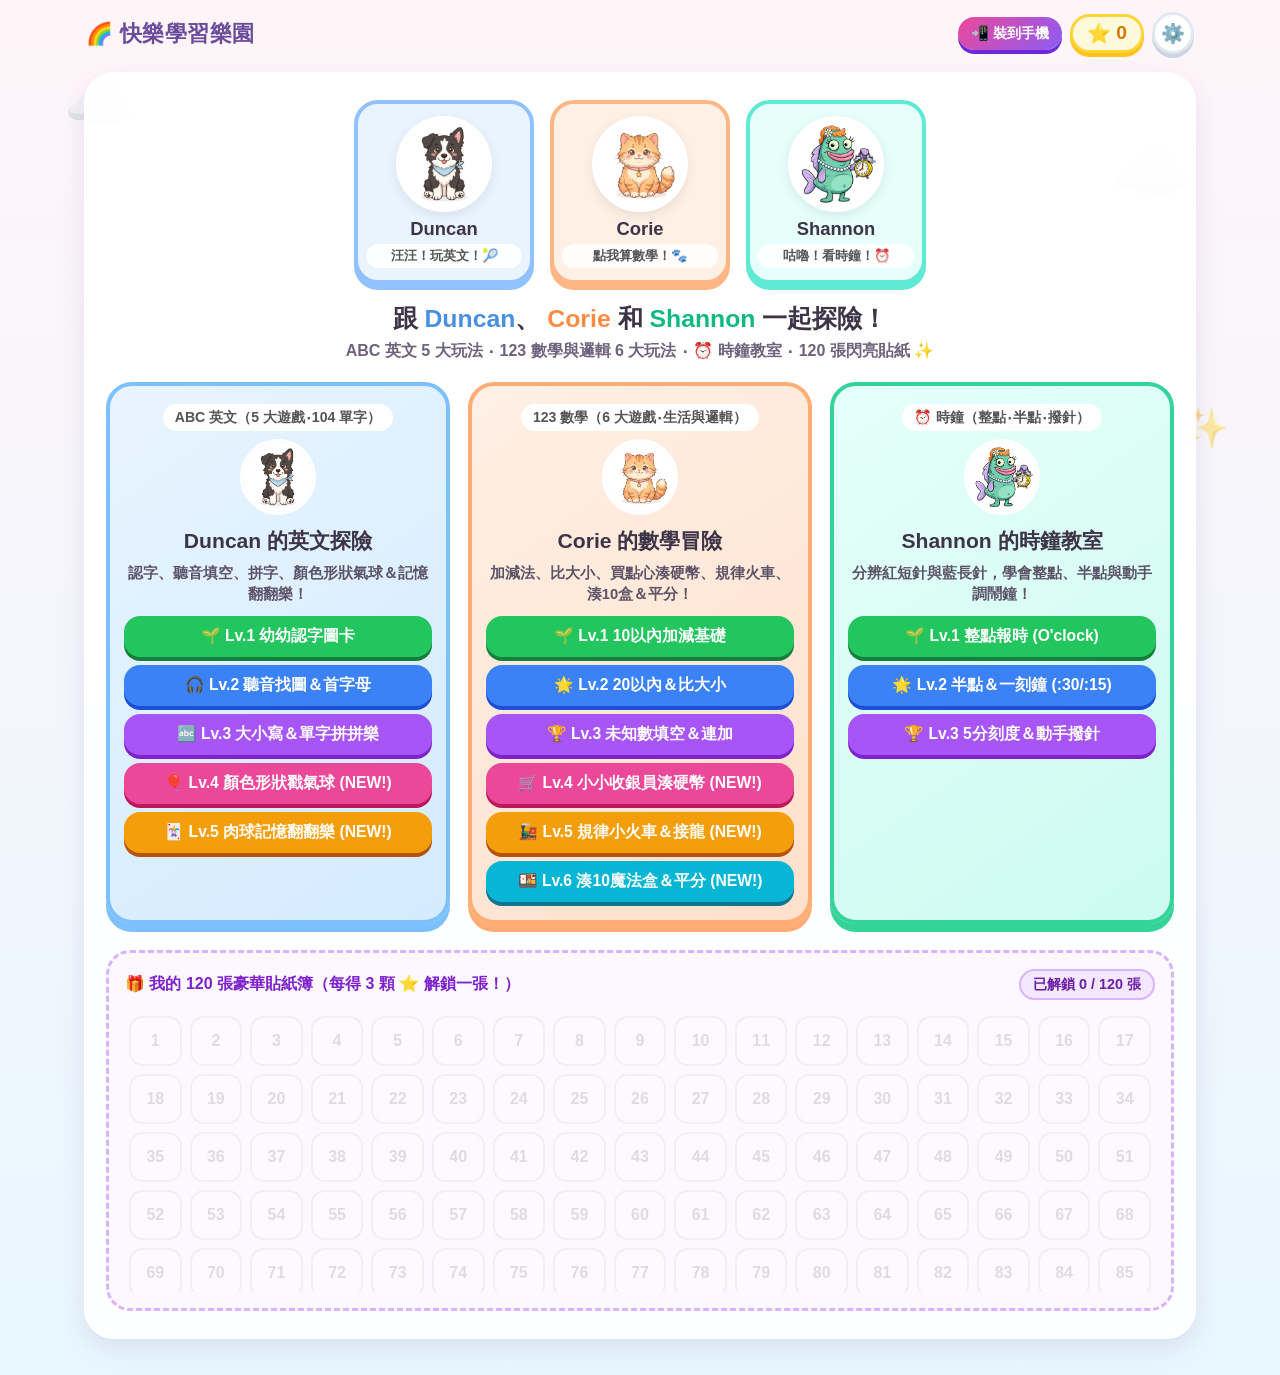
==== commit 9af01382: "Add files via upload" ====
--- a/index.html
+++ b/index.html
@@ -13,10 +13,10 @@
   <meta name="theme-color" content="#fff5f9" />
   <link rel="apple-touch-icon" href="assets/corie.png" />
   <link rel="apple-touch-icon" sizes="180x180" href="assets/corie.png" />
-  <link rel="manifest" href="manifest.json?v=6" />
-
-  <title>Corie、Duncan、Shannon & 鐵牛 的快樂學習樂園</title>
-  <link rel="stylesheet" href="style.css?v=6" />
+  <link rel="manifest" href="manifest.json?v=7" />
+
+  <title>Corie、Duncan & Shannon 的快樂學習樂園</title>
+  <link rel="stylesheet" href="style.css?v=7" />
 </head>
 <body>
   <!-- 飄浮背景裝飾 -->
@@ -53,111 +53,94 @@
     <!-- ==================== 1. 首頁大廳 ==================== -->
     <section id="screen-home" class="screen active">
       <div class="hero-card">
-        <div class="characters-showcase">
+        <div class="characters-showcase three-pets">
+          <div class="pet-avatar-card duncan-theme" onclick="petSpeak('duncan')">
+            <div class="avatar-img-wrap">
+              <img src="assets/duncan.png?v=7" alt="邊牧 Duncan" id="img-duncan-home" onerror="this.style.display='none'; this.nextElementSibling.style.display='flex';" />
+              <div class="avatar-fallback" style="display:none;">🐶</div>
+            </div>
+            <div class="pet-name-badge" data-pet-name="duncan">Duncan</div>
+            <div class="speech-mini">汪汪！玩英文！🎾</div>
+          </div>
+
           <div class="pet-avatar-card corie-theme" onclick="petSpeak('corie')">
             <div class="avatar-img-wrap">
-              <img src="assets/corie.png?v=6" alt="橘貓 Corie" id="img-corie-home" onerror="this.style.display='none'; this.nextElementSibling.style.display='flex';" />
+              <img src="assets/corie.png?v=7" alt="橘貓 Corie" id="img-corie-home" onerror="this.style.display='none'; this.nextElementSibling.style.display='flex';" />
               <div class="avatar-fallback" style="display:none;">🐱</div>
             </div>
             <div class="pet-name-badge" data-pet-name="corie">Corie</div>
             <div class="speech-mini">點我算數學！🐾</div>
           </div>
 
-          <div class="pet-avatar-card duncan-theme" onclick="petSpeak('duncan')">
-            <div class="avatar-img-wrap">
-              <img src="assets/duncan.png?v=6" alt="邊牧 Duncan" id="img-duncan-home" onerror="this.style.display='none'; this.nextElementSibling.style.display='flex';" />
-              <div class="avatar-fallback" style="display:none;">🐶</div>
-            </div>
-            <div class="pet-name-badge" data-pet-name="duncan">Duncan</div>
-            <div class="speech-mini">汪汪！玩英文！🎾</div>
-          </div>
-
           <div class="pet-avatar-card shannon-theme" onclick="petSpeak('shannon')">
             <div class="avatar-img-wrap">
-              <img src="assets/shannon.png?v=6" alt="比奇堡魚 Shannon" id="img-shannon-home" onerror="this.style.display='none'; this.nextElementSibling.style.display='flex';" />
+              <img src="assets/shannon.png?v=7" alt="比奇堡魚 Shannon" id="img-shannon-home" onerror="this.style.display='none'; this.nextElementSibling.style.display='flex';" />
               <div class="avatar-fallback" style="display:none;">🐟</div>
             </div>
             <div class="pet-name-badge" data-pet-name="shannon">Shannon</div>
             <div class="speech-mini">咕嚕！看時鐘！⏰</div>
           </div>
-
-          <div class="pet-avatar-card tieniu-theme" onclick="petSpeak('tieniu')">
-            <div class="avatar-img-wrap">
-              <img src="assets/tieniu.png?v=6" alt="機器人 鐵牛" id="img-tieniu-home" onerror="this.style.display='none'; this.nextElementSibling.style.display='flex';" />
-              <div class="avatar-fallback" style="display:none;">🤖</div>
-            </div>
-            <div class="pet-name-badge" data-pet-name="tieniu">鐵牛</div>
-            <div class="speech-mini">嗶嗶！學注音！ㄅ</div>
-          </div>
         </div>
 
         <h1 class="welcome-heading">
-          跟 <span class="highlight-corie" data-pet-name="corie">Corie</span>、
-          <span class="highlight-duncan" data-pet-name="duncan">Duncan</span>、
-          <span class="highlight-shannon" data-pet-name="shannon">Shannon</span> 和
-          <span class="highlight-tieniu" data-pet-name="tieniu">鐵牛</span> 一起探險！
+          跟 <span class="highlight-duncan" data-pet-name="duncan">Duncan</span>、
+          <span class="highlight-corie" data-pet-name="corie">Corie</span> 和
+          <span class="highlight-shannon" data-pet-name="shannon">Shannon</span> 一起探險！
         </h1>
-        <p class="welcome-sub">ABC 英文 ‧ ㄅㄆㄇ 注音 ‧ 123 數學 ‧ ⏰ 時鐘 ‧ 120 張閃亮貼紙 ✨</p>
-
-        <!-- 遊戲選擇四大卡 -->
-        <div class="game-cards-grid four-cols">
+        <p class="welcome-sub">ABC 英文 5 大玩法 ‧ 123 數學與邏輯 6 大玩法 ‧ ⏰ 時鐘教室 ‧ 120 張閃亮貼紙 ✨</p>
+
+        <!-- 遊戲選擇三大主題卡 -->
+        <div class="game-cards-grid three-cols">
+          <!-- 🐶 英文探險（5 種玩法） -->
           <div class="game-mode-card english-card">
-            <div class="card-badge">ABC 英文（104 單字庫）</div>
+            <div class="card-badge">ABC 英文（5 大遊戲‧104 單字）</div>
             <div class="card-character" onclick="startEnglishGame(1)">
-              <img src="assets/duncan.png?v=6" alt="Duncan" onerror="this.style.display='none'; this.nextElementSibling.style.display='inline';" />
+              <img src="assets/duncan.png?v=7" alt="Duncan" onerror="this.style.display='none'; this.nextElementSibling.style.display='inline';" />
               <span style="display:none; font-size:3.5rem;">🐶</span>
             </div>
             <h2><span data-pet-name="duncan">Duncan</span> 的英文探險</h2>
-            <p>認識單字、聽音找圖、首字母填空、拼字接龍！</p>
+            <p>認字、聽音填空、拼字、顏色形狀氣球＆記憶翻翻樂！</p>
             <div class="level-select-group">
-              <button class="lvl-btn lvl-1" onclick="startEnglishGame(1)">🌱 幼幼認字</button>
-              <button class="lvl-btn lvl-2" onclick="startEnglishGame(2)">🌟 聽音＆填空</button>
-              <button class="lvl-btn lvl-3" onclick="startEnglishGame(3)">🏆 大小寫＆拼字</button>
-            </div>
-          </div>
-
-          <div class="game-mode-card zhuyin-card">
-            <div class="card-badge">ㄅㄆㄇ 注音（37 符號＆拼音）</div>
-            <div class="card-character" onclick="startZhuyinGame(1)">
-              <img src="assets/tieniu.png?v=6" alt="鐵牛" onerror="this.style.display='none'; this.nextElementSibling.style.display='inline';" />
-              <span style="display:none; font-size:3.5rem;">🤖</span>
-            </div>
-            <h2><span data-pet-name="tieniu">鐵牛</span> 的注音樂園</h2>
-            <p>37 個注音符號發音、聽音辨字、聲母填空與拼音組合！</p>
+              <button class="lvl-btn lvl-1" onclick="startEnglishGame(1)">🌱 Lv.1 幼幼認字圖卡</button>
+              <button class="lvl-btn lvl-2" onclick="startEnglishGame(2)">🎧 Lv.2 聽音找圖＆首字母</button>
+              <button class="lvl-btn lvl-3" onclick="startEnglishGame(3)">🔤 Lv.3 大小寫＆單字拼拼樂</button>
+              <button class="lvl-btn lvl-4" onclick="startEnglishGame(4)">🎈 Lv.4 顏色形狀戳氣球 (NEW!)</button>
+              <button class="lvl-btn lvl-5" onclick="startEnglishGame(5)">🃏 Lv.5 肉球記憶翻翻樂 (NEW!)</button>
+            </div>
+          </div>
+
+          <!-- 🐱 數學冒險（6 種玩法） -->
+          <div class="game-mode-card math-card">
+            <div class="card-badge">123 數學（6 大遊戲‧生活與邏輯）</div>
+            <div class="card-character" onclick="startMathGame(1)">
+              <img src="assets/corie.png?v=7" alt="Corie" onerror="this.style.display='none'; this.nextElementSibling.style.display='inline';" />
+              <span style="display:none; font-size:3.5rem;">🐱</span>
+            </div>
+            <h2><span data-pet-name="corie">Corie</span> 的數學冒險</h2>
+            <p>加減法、比大小、買點心湊硬幣、規律火車、湊10盒＆平分！</p>
             <div class="level-select-group">
-              <button class="lvl-btn lvl-1" onclick="startZhuyinGame(1)">🌱 認識 ㄅㄆㄇ</button>
-              <button class="lvl-btn lvl-2" onclick="startZhuyinGame(2)">🌟 聽音＆聲母填空</button>
-              <button class="lvl-btn lvl-3" onclick="startZhuyinGame(3)">🏆 注音接龍＆拼音</button>
-            </div>
-          </div>
-
-          <div class="game-mode-card math-card">
-            <div class="card-badge">123 數學（加減法＆邏輯）</div>
-            <div class="card-character" onclick="startMathGame(1)">
-              <img src="assets/corie.png?v=6" alt="Corie" onerror="this.style.display='none'; this.nextElementSibling.style.display='inline';" />
-              <span style="display:none; font-size:3.5rem;">🐱</span>
-            </div>
-            <h2><span data-pet-name="corie">Corie</span> 的數學冒險</h2>
-            <p>視覺化加法、吃點心減法、20 以內湊十、填空與比大小！</p>
-            <div class="level-select-group">
-              <button class="lvl-btn lvl-1" onclick="startMathGame(1)">🌱 10以內加減</button>
-              <button class="lvl-btn lvl-2" onclick="startMathGame(2)">🌟 20以內＆比大小</button>
-              <button class="lvl-btn lvl-3" onclick="startMathGame(3)">🏆 填空＆連加挑戰</button>
-            </div>
-          </div>
-
+              <button class="lvl-btn lvl-1" onclick="startMathGame(1)">🌱 Lv.1 10以內加減基礎</button>
+              <button class="lvl-btn lvl-2" onclick="startMathGame(2)">🌟 Lv.2 20以內＆比大小</button>
+              <button class="lvl-btn lvl-3" onclick="startMathGame(3)">🏆 Lv.3 未知數填空＆連加</button>
+              <button class="lvl-btn lvl-4" onclick="startMathGame(4)">🛒 Lv.4 小小收銀員湊硬幣 (NEW!)</button>
+              <button class="lvl-btn lvl-5" onclick="startMathGame(5)">🚂 Lv.5 規律小火車＆接龍 (NEW!)</button>
+              <button class="lvl-btn lvl-6" onclick="startMathGame(6)">🍱 Lv.6 湊10魔法盒＆平分 (NEW!)</button>
+            </div>
+          </div>
+
+          <!-- 🐟 時鐘教室（3 種玩法） -->
           <div class="game-mode-card clock-card">
             <div class="card-badge">⏰ 時鐘（整點‧半點‧撥針）</div>
             <div class="card-character" onclick="startClockGame(1)">
-              <img src="assets/shannon.png?v=6" alt="Shannon" onerror="this.style.display='none'; this.nextElementSibling.style.display='inline';" />
+              <img src="assets/shannon.png?v=7" alt="Shannon" onerror="this.style.display='none'; this.nextElementSibling.style.display='inline';" />
               <span style="display:none; font-size:3.5rem;">🐟</span>
             </div>
             <h2><span data-pet-name="shannon">Shannon</span> 的時鐘教室</h2>
             <p>分辨紅短針與藍長針，學會整點、半點與動手調鬧鐘！</p>
             <div class="level-select-group">
-              <button class="lvl-btn lvl-1" onclick="startClockGame(1)">🌱 整點報時 (O'clock)</button>
-              <button class="lvl-btn lvl-2" onclick="startClockGame(2)">🌟 半點＆一刻鐘 (:30/:15)</button>
-              <button class="lvl-btn lvl-3" onclick="startClockGame(3)">🏆 5分刻度＆動手撥針</button>
+              <button class="lvl-btn lvl-1" onclick="startClockGame(1)">🌱 Lv.1 整點報時 (O'clock)</button>
+              <button class="lvl-btn lvl-2" onclick="startClockGame(2)">🌟 Lv.2 半點＆一刻鐘 (:30/:15)</button>
+              <button class="lvl-btn lvl-3" onclick="startClockGame(3)">🏆 Lv.3 5分刻度＆動手撥針</button>
             </div>
           </div>
         </div>
@@ -177,10 +160,12 @@
     <section id="screen-english" class="screen">
       <div class="game-board english-board">
         <div class="in-game-level-bar">
-          <span class="bar-label">難度：</span>
+          <span class="bar-label">玩法：</span>
           <button class="chip-btn" id="en-lvl-chip-1" onclick="switchEnglishLevel(1)">🌱 Lv.1 認字</button>
-          <button class="chip-btn" id="en-lvl-chip-2" onclick="switchEnglishLevel(2)">🌟 Lv.2 聽音＆填空</button>
-          <button class="chip-btn" id="en-lvl-chip-3" onclick="switchEnglishLevel(3)">🏆 Lv.3 大小寫＆拼字</button>
+          <button class="chip-btn" id="en-lvl-chip-2" onclick="switchEnglishLevel(2)">🎧 Lv.2 聽音＆填空</button>
+          <button class="chip-btn" id="en-lvl-chip-3" onclick="switchEnglishLevel(3)">🔤 Lv.3 大小寫＆拼字</button>
+          <button class="chip-btn" id="en-lvl-chip-4" onclick="switchEnglishLevel(4)">🎈 Lv.4 顏色形狀氣球</button>
+          <button class="chip-btn" id="en-lvl-chip-5" onclick="switchEnglishLevel(5)">🃏 Lv.5 記憶翻翻樂</button>
         </div>
 
         <div class="progress-bar-wrap">
@@ -192,7 +177,7 @@
 
         <div class="host-area">
           <div class="host-avatar duncan-host" onclick="repeatEnglishPrompt()">
-            <img src="assets/duncan.png?v=6" alt="Duncan" onerror="this.style.display='none'; this.nextElementSibling.style.display='flex';" />
+            <img src="assets/duncan.png?v=7" alt="Duncan" onerror="this.style.display='none'; this.nextElementSibling.style.display='flex';" />
             <div class="avatar-fallback" style="display:none;">🐶</div>
           </div>
           <div class="host-bubble">
@@ -214,55 +199,17 @@
       </div>
     </section>
 
-    <!-- ==================== 3. 注音遊戲：鐵牛的注音樂園 ==================== -->
-    <section id="screen-zhuyin" class="screen">
-      <div class="game-board zhuyin-board">
-        <div class="in-game-level-bar">
-          <span class="bar-label">難度：</span>
-          <button class="chip-btn" id="zy-lvl-chip-1" onclick="switchZhuyinLevel(1)">🌱 Lv.1 認識ㄅㄆㄇ</button>
-          <button class="chip-btn" id="zy-lvl-chip-2" onclick="switchZhuyinLevel(2)">🌟 Lv.2 聽音＆填空</button>
-          <button class="chip-btn" id="zy-lvl-chip-3" onclick="switchZhuyinLevel(3)">🏆 Lv.3 順序＆拼音</button>
-        </div>
-
-        <div class="progress-bar-wrap">
-          <div class="round-indicator" id="zy-round-text">第 1 / 8 題</div>
-          <div class="progress-track">
-            <div class="progress-fill zhuyin-fill" id="zy-progress-fill" style="width: 12.5%"></div>
-          </div>
-        </div>
-
-        <div class="host-area">
-          <div class="host-avatar tieniu-host" onclick="repeatZhuyinPrompt()">
-            <img src="assets/tieniu.png?v=6" alt="鐵牛" onerror="this.style.display='none'; this.nextElementSibling.style.display='flex';" />
-            <div class="avatar-fallback" style="display:none;">🤖</div>
-          </div>
-          <div class="host-bubble">
-            <div class="bubble-text" id="zy-prompt-text">請找出正確的注音符號！</div>
-            <button class="sound-replay-btn zhuyin-replay" onclick="repeatZhuyinPrompt()">
-              🔊 再聽一次發音
-            </button>
-          </div>
-        </div>
-
-        <div class="target-letter-stage zhuyin-stage" id="zy-stage-box" onclick="repeatZhuyinPrompt()">
-          <div class="big-letter zhuyin-big" id="zy-target-symbol">ㄅ</div>
-          <div class="target-subword" id="zy-target-subword">ㄅㄠ ㄅㄠ（包包）</div>
-          <div class="target-hint" id="zy-target-hint">🔊 點擊聽注音發音</div>
-        </div>
-
-        <div id="zy-spelling-slots" class="spelling-slots hidden"></div>
-        <div class="options-grid zhuyin-options" id="zy-options-container"></div>
-      </div>
-    </section>
-
-    <!-- ==================== 4. 數學遊戲：Corie 的數學冒險 ==================== -->
+    <!-- ==================== 3. 數學遊戲：Corie 的數學冒險 ==================== -->
     <section id="screen-math" class="screen">
       <div class="game-board math-board">
         <div class="in-game-level-bar">
-          <span class="bar-label">難度：</span>
-          <button class="chip-btn" id="math-lvl-chip-1" onclick="switchMathLevel(1)">🌱 Lv.1 加減基礎</button>
+          <span class="bar-label">玩法：</span>
+          <button class="chip-btn" id="math-lvl-chip-1" onclick="switchMathLevel(1)">🌱 Lv.1 10以內加減</button>
           <button class="chip-btn" id="math-lvl-chip-2" onclick="switchMathLevel(2)">🌟 Lv.2 20以內＆比大小</button>
           <button class="chip-btn" id="math-lvl-chip-3" onclick="switchMathLevel(3)">🏆 Lv.3 填空＆連加</button>
+          <button class="chip-btn" id="math-lvl-chip-4" onclick="switchMathLevel(4)">🛒 Lv.4 小小收銀員</button>
+          <button class="chip-btn" id="math-lvl-chip-5" onclick="switchMathLevel(5)">🚂 Lv.5 規律小火車</button>
+          <button class="chip-btn" id="math-lvl-chip-6" onclick="switchMathLevel(6)">🍱 Lv.6 湊10＆平分</button>
         </div>
 
         <div class="progress-bar-wrap">
@@ -274,7 +221,7 @@
 
         <div class="host-area">
           <div class="host-avatar corie-host" onclick="repeatMathPrompt()">
-            <img src="assets/corie.png?v=6" alt="Corie" onerror="this.style.display='none'; this.nextElementSibling.style.display='flex';" />
+            <img src="assets/corie.png?v=7" alt="Corie" onerror="this.style.display='none'; this.nextElementSibling.style.display='flex';" />
             <div class="avatar-fallback" style="display:none;">🐱</div>
           </div>
           <div class="host-bubble">
@@ -291,7 +238,7 @@
       </div>
     </section>
 
-    <!-- ==================== 5. 時鐘遊戲：Shannon 的時鐘教室 ==================== -->
+    <!-- ==================== 4. 時鐘遊戲：Shannon 的時鐘教室 ==================== -->
     <section id="screen-clock" class="screen">
       <div class="game-board clock-board">
         <div class="in-game-level-bar">
@@ -310,7 +257,7 @@
 
         <div class="host-area">
           <div class="host-avatar shannon-host" onclick="repeatClockPrompt()">
-            <img src="assets/shannon.png?v=6" alt="Shannon" onerror="this.style.display='none'; this.nextElementSibling.style.display='flex';" />
+            <img src="assets/shannon.png?v=7" alt="Shannon" onerror="this.style.display='none'; this.nextElementSibling.style.display='flex';" />
             <div class="avatar-fallback" style="display:none;">🐟</div>
           </div>
           <div class="host-bubble">
@@ -344,12 +291,12 @@
       </div>
     </section>
 
-    <!-- ==================== 6. 過關慶祝畫面 ==================== -->
+    <!-- ==================== 5. 過關慶祝畫面 ==================== -->
     <section id="screen-celebrate" class="screen">
       <div class="celebrate-card">
         <div class="celebrate-banner">
-          <img src="assets/friends.png?v=6" alt="好朋友一起慶祝" onerror="this.style.display='none'; this.nextElementSibling.style.display='flex';" />
-          <div class="celebrate-fallback" style="display:none;">🐱 🎉 🐶 🎉 🐟 🎉 🤖</div>
+          <img src="assets/friends.png?v=7" alt="好朋友一起慶祝" onerror="this.style.display='none'; this.nextElementSibling.style.display='flex';" />
+          <div class="celebrate-fallback" style="display:none;">🐱 🎉 🐶 🎉 🐟</div>
         </div>
         <h2 class="celebrate-title">太棒了！全部過關！🎉</h2>
         <p class="celebrate-desc" id="celebrate-message">
@@ -396,7 +343,7 @@
   <div id="settings-modal" class="modal-backdrop hidden">
     <div class="modal-card">
       <h3>⚙️ 角色名字與語音倍速設定</h3>
-      <p class="modal-hint">可隨時修改四位主角的名字，並自由調整語音速度（最高支援 1.5x 快速播放）！</p>
+      <p class="modal-hint">可隨時修改三位主角的名字，並自由調整語音速度（最高支援 1.5x 快速播放）！</p>
 
       <label class="form-field">
         <span>🐱 橘貓的名字（數學關主）：</span>
@@ -411,11 +358,6 @@
       <label class="form-field">
         <span>🐟 比奇堡魚姊姊的名字（時鐘關主）：</span>
         <input type="text" id="input-shannon-name" value="Shannon" maxlength="20" />
-      </label>
-
-      <label class="form-field">
-        <span>🤖 機器人的名字（注音關主）：</span>
-        <input type="text" id="input-tieniu-name" value="鐵牛" maxlength="20" />
       </label>
 
       <label class="form-field">
@@ -459,6 +401,6 @@
     </div>
   </div>
 
-  <script src="app.js?v=6"></script>
+  <script src="app.js?v=7"></script>
 </body>
 </html>
--- a/style.css
+++ b/style.css
@@ -10,9 +10,6 @@
   --shannon-primary: #10b981;
   --shannon-light: #e6fffa;
   --shannon-border: #5eead4;
-  --tieniu-primary: #8b5cf6;
-  --tieniu-light: #f3e8ff;
-  --tieniu-border: #c084fc;
   --pink-accent: #ff6b9d;
   --purple-accent: #9b6bff;
   --success-green: #38c172;
@@ -203,9 +200,9 @@
 
 .characters-showcase {
   display: grid;
-  grid-template-columns: repeat(4, minmax(120px, 160px));
-  justify-content: center;
-  gap: 14px;
+  grid-template-columns: repeat(3, minmax(120px, 180px));
+  justify-content: center;
+  gap: 16px;
   margin-bottom: 18px;
 }
 
@@ -237,12 +234,6 @@
   background: var(--shannon-light);
   border: 4px solid var(--shannon-border);
   box-shadow: 0 6px 0 var(--shannon-border);
-}
-
-.tieniu-theme {
-  background: var(--tieniu-light);
-  border: 4px solid var(--tieniu-border);
-  box-shadow: 0 6px 0 var(--tieniu-border);
 }
 
 .avatar-img-wrap {
@@ -296,7 +287,6 @@
 .highlight-corie { color: var(--corie-primary); }
 .highlight-duncan { color: var(--duncan-primary); }
 .highlight-shannon { color: var(--shannon-primary); }
-.highlight-tieniu { color: var(--tieniu-primary); }
 
 .welcome-sub {
   font-size: 1rem;
@@ -305,10 +295,10 @@
   font-weight: 600;
 }
 
-/* 遊戲選擇四大卡 */
+/* 遊戲選擇三大卡 */
 .game-cards-grid {
   display: grid;
-  grid-template-columns: repeat(auto-fit, minmax(235px, 1fr));
+  grid-template-columns: repeat(auto-fit, minmax(280px, 1fr));
   gap: 18px;
   margin-bottom: 26px;
 }
@@ -329,12 +319,6 @@
   background: linear-gradient(145deg, #e8f4ff 0%, #d4ebff 100%);
   border-color: #7cc0ff;
   box-shadow: 0 8px 0 #7cc0ff;
-}
-
-.zhuyin-card {
-  background: linear-gradient(145deg, #f3e8ff 0%, #e9d5ff 100%);
-  border-color: #c084fc;
-  box-shadow: 0 8px 0 #c084fc;
 }
 
 .math-card {
@@ -384,7 +368,7 @@
   line-height: 1.38;
 }
 
-/* 難度分級按鈕組 */
+/* 難度與小遊戲分級按鈕組 */
 .level-select-group {
   display: flex;
   flex-direction: column;
@@ -395,10 +379,10 @@
 
 .lvl-btn {
   width: 100%;
-  padding: 11px 12px;
+  padding: 10px 12px;
   border-radius: 16px;
   border: none;
-  font-size: 1rem;
+  font-size: 0.98rem;
   font-weight: 900;
   cursor: pointer;
   font-family: inherit;
@@ -424,6 +408,24 @@
   background: #a855f7;
   color: #ffffff;
   box-shadow: 0 4px 0 #7e22ce;
+}
+
+.lvl-4 {
+  background: #ec4899;
+  color: #ffffff;
+  box-shadow: 0 4px 0 #be185d;
+}
+
+.lvl-5 {
+  background: #f59e0b;
+  color: #ffffff;
+  box-shadow: 0 4px 0 #b45309;
+}
+
+.lvl-6 {
+  background: #06b6d4;
+  color: #ffffff;
+  box-shadow: 0 4px 0 #0e7490;
 }
 
 /* 遊戲內難度切換列 */
@@ -449,9 +451,9 @@
   border: 2px solid #cbd5e1;
   background: #ffffff;
   color: #475569;
-  padding: 5px 12px;
+  padding: 5px 11px;
   border-radius: 999px;
-  font-size: 0.88rem;
+  font-size: 0.85rem;
   font-weight: 800;
   cursor: pointer;
   font-family: inherit;
@@ -568,10 +570,6 @@
   background: linear-gradient(90deg, #60a5fa, #3b82f6);
   border-radius: 999px;
   transition: width 0.35s ease;
-}
-
-.progress-fill.zhuyin-fill {
-  background: linear-gradient(90deg, #c084fc, #9333ea);
 }
 
 .progress-fill.math-fill {
@@ -610,7 +608,6 @@
 
 .corie-host { border-color: var(--corie-border); }
 .shannon-host { border-color: var(--shannon-border); }
-.tieniu-host { border-color: var(--tieniu-border); }
 
 .host-avatar img {
   width: 100%;
@@ -643,12 +640,6 @@
   cursor: pointer;
 }
 
-.sound-replay-btn.zhuyin-replay {
-  background: #faf5ff;
-  border-color: #d8b4fe;
-  color: #7e22ce;
-}
-
 .sound-replay-btn.math-replay {
   background: #fff7ed;
   border-color: #fdba74;
@@ -661,39 +652,28 @@
   color: #047857;
 }
 
-/* 英文與注音舞台：大字卡 */
+/* 英文舞台：大字卡 */
 .target-letter-stage {
   background: linear-gradient(135deg, #eff6ff 0%, #dbeafe 100%);
   border: 4px solid #93c5fd;
   border-radius: 26px;
   padding: 14px 18px;
   text-align: center;
-  max-width: 400px;
+  max-width: 440px;
   margin: 0 auto 18px;
   cursor: pointer;
   box-shadow: 0 7px 0 #93c5fd;
 }
 
-.target-letter-stage.zhuyin-stage {
-  background: linear-gradient(135deg, #faf5ff 0%, #f3e8ff 100%);
-  border-color: #c084fc;
-  box-shadow: 0 7px 0 #c084fc;
-}
-
 .big-letter {
-  font-size: 3.4rem;
+  font-size: 3.2rem;
   font-weight: 900;
   color: #1e40af;
   line-height: 1.15;
 }
 
-.big-letter.zhuyin-big {
-  color: #6b21a8;
-  font-size: 3.8rem;
-}
-
 .target-subword {
-  font-size: 1.55rem;
+  font-size: 1.5rem;
   font-weight: 900;
   color: #0f172a;
   letter-spacing: 1px;
@@ -705,10 +685,6 @@
   color: #3b82f6;
   font-weight: 700;
   margin-top: 4px;
-}
-
-.zhuyin-stage .target-hint {
-  color: #7e22ce;
 }
 
 /* 拼字槽位 */
@@ -748,15 +724,28 @@
   gap: 14px;
 }
 
+.options-grid.memory-grid-mode {
+  grid-template-columns: repeat(3, 1fr);
+  max-width: 680px;
+  margin: 0 auto;
+}
+
 @media (max-width: 680px) {
   .characters-showcase {
-    grid-template-columns: repeat(2, 1fr);
-    gap: 12px;
+    grid-template-columns: repeat(3, 1fr);
+    gap: 8px;
+  }
+  .avatar-img-wrap {
+    width: 76px;
+    height: 76px;
   }
   .options-grid {
     grid-template-columns: repeat(2, 1fr);
     gap: 12px;
   }
+  .options-grid.memory-grid-mode {
+    grid-template-columns: repeat(2, 1fr);
+  }
   .brand-title {
     font-size: 1.12rem;
   }
@@ -819,7 +808,117 @@
   font-weight: 700;
 }
 
-/* 數學舞台 */
+/* ==================== 🎈 英文新遊戲 1：顏色形狀戳氣球 ==================== */
+.balloon-card {
+  position: relative;
+  border-radius: 32px;
+  padding: 16px 10px 18px;
+  animation: balloonFloat 3s ease-in-out infinite alternate;
+}
+
+.balloon-card:nth-child(2) { animation-delay: -0.8s; }
+.balloon-card:nth-child(3) { animation-delay: -1.6s; }
+.balloon-card:nth-child(4) { animation-delay: -2.3s; }
+
+@keyframes balloonFloat {
+  from { transform: translateY(0px); }
+  to { transform: translateY(-7px); }
+}
+
+.balloon-svg-wrap {
+  width: 96px;
+  height: 96px;
+  border-radius: 50% 50% 48% 48%;
+  display: flex;
+  align-items: center;
+  justify-content: center;
+  position: relative;
+  box-shadow: inset -8px -10px 18px rgba(0,0,0,0.12), inset 8px 8px 16px rgba(255,255,255,0.65);
+  margin-bottom: 6px;
+}
+
+.balloon-svg-wrap::after {
+  content: "▾";
+  position: absolute;
+  bottom: -13px;
+  font-size: 1.1rem;
+  color: #94a3b8;
+}
+
+.balloon-pop {
+  animation: popBurst 0.45s ease forwards !important;
+}
+
+@keyframes popBurst {
+  0% { transform: scale(1); }
+  40% { transform: scale(1.28); opacity: 1; }
+  100% { transform: scale(1.05); }
+}
+
+/* ==================== 🃏 英文新遊戲 2：肉球記憶翻翻樂 ==================== */
+.memory-card {
+  min-height: 132px;
+  border-radius: 22px;
+  border: 4px solid #93c5fd;
+  background: linear-gradient(145deg, #dbeafe, #bfdbfe);
+  box-shadow: 0 6px 0 #60a5fa;
+  cursor: pointer;
+  display: flex;
+  flex-direction: column;
+  align-items: center;
+  justify-content: center;
+  padding: 12px 8px;
+  transition: transform 0.22s, background 0.22s, border-color 0.22s;
+  font-family: inherit;
+}
+
+.memory-card .paw-back {
+  font-size: 3rem;
+  line-height: 1;
+}
+
+.memory-card .paw-label {
+  font-size: 0.9rem;
+  font-weight: 800;
+  color: #1e40af;
+  margin-top: 4px;
+}
+
+.memory-card .card-front {
+  display: none;
+  flex-direction: column;
+  align-items: center;
+  gap: 3px;
+}
+
+.memory-card.flipped,
+.memory-card.matched {
+  background: #ffffff;
+  border-color: #3b82f6;
+  box-shadow: 0 6px 0 #3b82f6;
+  transform: scale(1.02);
+}
+
+.memory-card.flipped .paw-back,
+.memory-card.flipped .paw-label,
+.memory-card.matched .paw-back,
+.memory-card.matched .paw-label {
+  display: none;
+}
+
+.memory-card.flipped .card-front,
+.memory-card.matched .card-front {
+  display: flex;
+}
+
+.memory-card.matched {
+  background: #dcfce7;
+  border-color: #22c55e;
+  box-shadow: 0 6px 0 #22c55e;
+  cursor: default;
+}
+
+/* ==================== 🔢 數學舞台與新遊戲樣式 ==================== */
 .math-visual-stage {
   display: flex;
   align-items: center;
@@ -946,6 +1045,319 @@
   font-weight: 900;
   padding: 14px;
   color: #7c2d12;
+}
+
+/* ==================== 🛒 數學新遊戲 1：Corie 小小收銀員 ==================== */
+.cashier-shop-wrap {
+  width: 100%;
+  display: flex;
+  flex-direction: column;
+  align-items: center;
+  gap: 14px;
+}
+
+.shop-items-row {
+  display: flex;
+  align-items: center;
+  justify-content: center;
+  flex-wrap: wrap;
+  gap: 12px;
+}
+
+.shop-item-card {
+  background: #ffffff;
+  border: 3px solid #fdba74;
+  border-radius: 20px;
+  padding: 10px 18px;
+  display: flex;
+  flex-direction: column;
+  align-items: center;
+  gap: 4px;
+  box-shadow: 0 4px 0 #fed7aa;
+}
+
+.shop-item-emoji {
+  font-size: 3.1rem;
+  line-height: 1.1;
+}
+
+.shop-item-name {
+  font-weight: 900;
+  font-size: 1rem;
+  color: #431407;
+}
+
+.shop-price-tag {
+  background: #fef08a;
+  border: 2px solid #f59e0b;
+  color: #b45309;
+  font-weight: 900;
+  font-size: 1.15rem;
+  padding: 2px 12px;
+  border-radius: 999px;
+}
+
+.coin-tray-box {
+  width: 100%;
+  max-width: 520px;
+  min-height: 92px;
+  background: #fffbeb;
+  border: 3px dashed #f59e0b;
+  border-radius: 22px;
+  padding: 12px;
+  display: flex;
+  flex-direction: column;
+  align-items: center;
+  gap: 8px;
+}
+
+.tray-header {
+  font-size: 1.1rem;
+  font-weight: 900;
+  color: #92400e;
+}
+
+.tray-coins-list {
+  display: flex;
+  flex-wrap: wrap;
+  justify-content: center;
+  gap: 8px;
+  min-height: 48px;
+  align-items: center;
+}
+
+.coin-token {
+  border-radius: 50%;
+  font-weight: 900;
+  display: flex;
+  align-items: center;
+  justify-content: center;
+  cursor: pointer;
+  transition: transform 0.15s;
+  font-family: inherit;
+}
+
+.coin-token:active {
+  transform: scale(0.9);
+}
+
+.coin-1 {
+  width: 48px;
+  height: 48px;
+  background: radial-gradient(circle at 30% 30%, #fde047, #eab308);
+  border: 3px solid #ca8a04;
+  color: #713f12;
+  font-size: 1rem;
+  box-shadow: 0 3px 0 #a16207;
+}
+
+.coin-5 {
+  width: 56px;
+  height: 56px;
+  background: radial-gradient(circle at 30% 30%, #f8fafc, #cbd5e1);
+  border: 3px solid #64748b;
+  color: #1e293b;
+  font-size: 1.15rem;
+  box-shadow: 0 3px 0 #475569;
+}
+
+.cashier-btn-grid {
+  grid-column: 1 / -1;
+  display: flex;
+  flex-wrap: wrap;
+  justify-content: center;
+  gap: 10px;
+  width: 100%;
+}
+
+.coin-action-btn {
+  padding: 12px 18px;
+  border-radius: 18px;
+  border: none;
+  font-size: 1.1rem;
+  font-weight: 900;
+  cursor: pointer;
+  font-family: inherit;
+}
+
+.btn-add-1 {
+  background: #facc15;
+  color: #713f12;
+  box-shadow: 0 4px 0 #ca8a04;
+}
+
+.btn-add-5 {
+  background: #e2e8f0;
+  color: #0f172a;
+  border: 2px solid #94a3b8;
+  box-shadow: 0 4px 0 #64748b;
+}
+
+.btn-clear-coins {
+  background: #fee2e2;
+  color: #b91c1c;
+  box-shadow: 0 4px 0 #f87171;
+}
+
+.btn-checkout {
+  background: #10b981;
+  color: #ffffff;
+  font-size: 1.2rem;
+  padding: 12px 26px;
+  box-shadow: 0 5px 0 #047857;
+}
+
+/* ==================== 🚂 數學新遊戲 2：規律小火車 ==================== */
+.train-track-wrap {
+  display: flex;
+  align-items: center;
+  justify-content: center;
+  flex-wrap: wrap;
+  gap: 6px;
+  padding: 10px 6px;
+}
+
+.train-engine {
+  font-size: 3.2rem;
+  line-height: 1;
+  margin-right: 4px;
+}
+
+.train-car {
+  min-width: 64px;
+  height: 68px;
+  padding: 6px 10px;
+  background: #ffffff;
+  border: 4px solid #38bdf8;
+  border-radius: 16px;
+  box-shadow: 0 5px 0 #0284c7;
+  display: flex;
+  align-items: center;
+  justify-content: center;
+  font-size: 2.1rem;
+  font-weight: 900;
+  color: #0f172a;
+  position: relative;
+  cursor: pointer;
+}
+
+.train-car::before,
+.train-car::after {
+  content: "";
+  position: absolute;
+  bottom: -10px;
+  width: 14px;
+  height: 14px;
+  background: #334155;
+  border: 3px solid #94a3b8;
+  border-radius: 50%;
+}
+
+.train-car::before { left: 8px; }
+.train-car::after { right: 8px; }
+
+.train-car.mystery-car {
+  background: #fef9c3;
+  border-color: #f59e0b;
+  box-shadow: 0 5px 0 #d97706;
+  color: #b45309;
+  animation: pulseMystery 1.2s infinite alternate;
+}
+
+@keyframes pulseMystery {
+  from { transform: scale(1); }
+  to { transform: scale(1.07); }
+}
+
+.train-link {
+  font-weight: 900;
+  color: #94a3b8;
+  font-size: 1.2rem;
+}
+
+/* ==================== 🍱 數學新遊戲 3：十格點心盒 ＆ 公平分餅乾 ==================== */
+.ten-frame-wrap {
+  display: flex;
+  flex-direction: column;
+  align-items: center;
+  gap: 8px;
+}
+
+.ten-frame-grid {
+  display: grid;
+  grid-template-columns: repeat(5, 58px);
+  grid-template-rows: repeat(2, 58px);
+  gap: 6px;
+  background: #ffedd5;
+  border: 4px solid #fb923c;
+  border-radius: 20px;
+  padding: 10px;
+  box-shadow: 0 6px 0 #fdba74;
+}
+
+.ten-frame-cell {
+  background: #ffffff;
+  border: 2px solid #fed7aa;
+  border-radius: 12px;
+  display: flex;
+  align-items: center;
+  justify-content: center;
+  font-size: 2.1rem;
+}
+
+.ten-frame-cell.empty-slot {
+  border: 3px dashed #a855f7;
+  background: #faf5ff;
+  color: #9333ea;
+  font-size: 1.35rem;
+  font-weight: 900;
+  cursor: pointer;
+}
+
+.ten-frame-cell.empty-slot.counted {
+  background: #f3e8ff;
+  border-style: solid;
+  transform: scale(1.06);
+}
+
+.fair-share-wrap {
+  display: flex;
+  align-items: stretch;
+  justify-content: center;
+  flex-wrap: wrap;
+  gap: 16px;
+  width: 100%;
+}
+
+.share-plate {
+  background: #ffffff;
+  border: 4px solid #93c5fd;
+  border-radius: 24px;
+  padding: 12px 16px;
+  min-width: 170px;
+  display: flex;
+  flex-direction: column;
+  align-items: center;
+  gap: 8px;
+  box-shadow: 0 5px 0 #bfdbfe;
+}
+
+.share-plate.corie-plate {
+  border-color: #fdba74;
+  box-shadow: 0 5px 0 #fed7aa;
+}
+
+.plate-owner {
+  font-weight: 900;
+  font-size: 1rem;
+  color: #334155;
+}
+
+.plate-items {
+  display: flex;
+  flex-wrap: wrap;
+  justify-content: center;
+  gap: 6px;
 }
 
 /* ==================== ⏰ 時鐘遊戲專用樣式 ==================== */
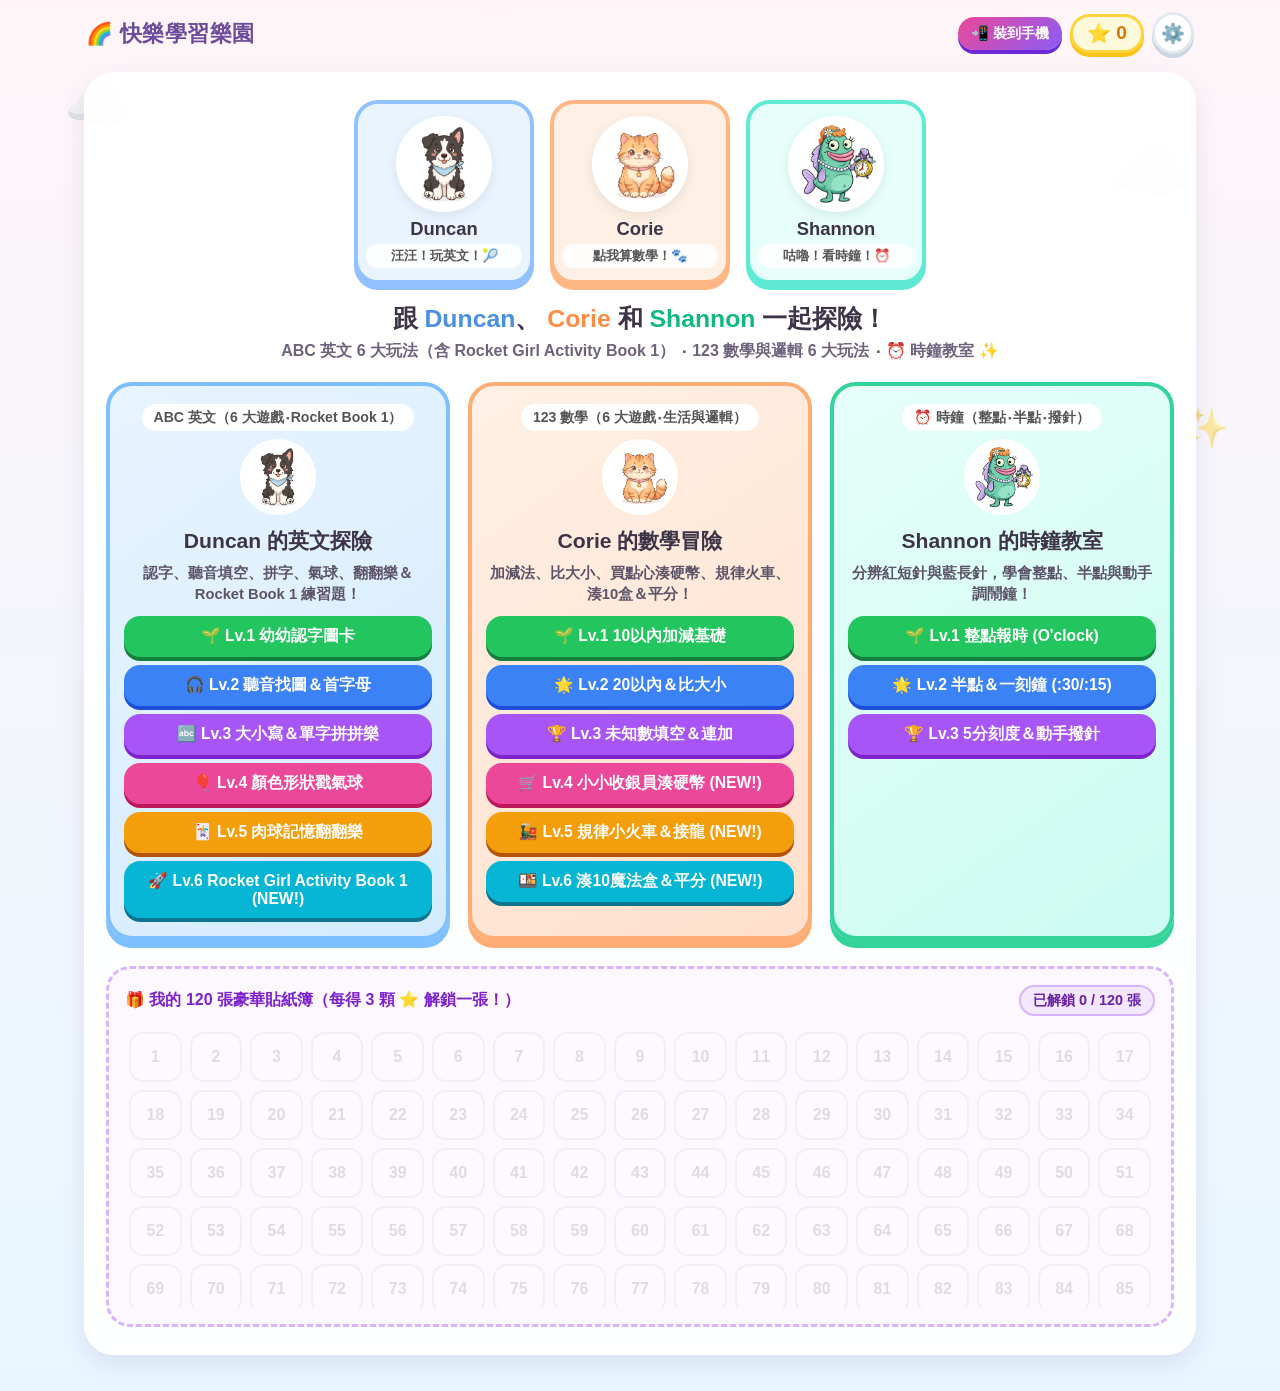
==== commit a746faa8: "Add files via upload" ====
--- a/index.html
+++ b/index.html
@@ -87,25 +87,26 @@
           <span class="highlight-corie" data-pet-name="corie">Corie</span> 和
           <span class="highlight-shannon" data-pet-name="shannon">Shannon</span> 一起探險！
         </h1>
-        <p class="welcome-sub">ABC 英文 5 大玩法 ‧ 123 數學與邏輯 6 大玩法 ‧ ⏰ 時鐘教室 ‧ 120 張閃亮貼紙 ✨</p>
+        <p class="welcome-sub">ABC 英文 6 大玩法（含 Rocket Girl Activity Book 1） ‧ 123 數學與邏輯 6 大玩法 ‧ ⏰ 時鐘教室 ✨</p>
 
         <!-- 遊戲選擇三大主題卡 -->
         <div class="game-cards-grid three-cols">
-          <!-- 🐶 英文探險（5 種玩法） -->
+          <!-- 🐶 英文探險（6 種玩法） -->
           <div class="game-mode-card english-card">
-            <div class="card-badge">ABC 英文（5 大遊戲‧104 單字）</div>
+            <div class="card-badge">ABC 英文（6 大遊戲‧Rocket Book 1）</div>
             <div class="card-character" onclick="startEnglishGame(1)">
               <img src="assets/duncan.png?v=7" alt="Duncan" onerror="this.style.display='none'; this.nextElementSibling.style.display='inline';" />
               <span style="display:none; font-size:3.5rem;">🐶</span>
             </div>
             <h2><span data-pet-name="duncan">Duncan</span> 的英文探險</h2>
-            <p>認字、聽音填空、拼字、顏色形狀氣球＆記憶翻翻樂！</p>
+            <p>認字、聽音填空、拼字、氣球、翻翻樂＆Rocket Book 1 練習題！</p>
             <div class="level-select-group">
               <button class="lvl-btn lvl-1" onclick="startEnglishGame(1)">🌱 Lv.1 幼幼認字圖卡</button>
               <button class="lvl-btn lvl-2" onclick="startEnglishGame(2)">🎧 Lv.2 聽音找圖＆首字母</button>
               <button class="lvl-btn lvl-3" onclick="startEnglishGame(3)">🔤 Lv.3 大小寫＆單字拼拼樂</button>
-              <button class="lvl-btn lvl-4" onclick="startEnglishGame(4)">🎈 Lv.4 顏色形狀戳氣球 (NEW!)</button>
-              <button class="lvl-btn lvl-5" onclick="startEnglishGame(5)">🃏 Lv.5 肉球記憶翻翻樂 (NEW!)</button>
+              <button class="lvl-btn lvl-4" onclick="startEnglishGame(4)">🎈 Lv.4 顏色形狀戳氣球</button>
+              <button class="lvl-btn lvl-5" onclick="startEnglishGame(5)">🃏 Lv.5 肉球記憶翻翻樂</button>
+              <button class="lvl-btn lvl-6" onclick="startEnglishGame(6)">🚀 Lv.6 Rocket Girl Activity Book 1 (NEW!)</button>
             </div>
           </div>
 
@@ -166,6 +167,18 @@
           <button class="chip-btn" id="en-lvl-chip-3" onclick="switchEnglishLevel(3)">🔤 Lv.3 大小寫＆拼字</button>
           <button class="chip-btn" id="en-lvl-chip-4" onclick="switchEnglishLevel(4)">🎈 Lv.4 顏色形狀氣球</button>
           <button class="chip-btn" id="en-lvl-chip-5" onclick="switchEnglishLevel(5)">🃏 Lv.5 記憶翻翻樂</button>
+          <button class="chip-btn" id="en-lvl-chip-6" onclick="switchEnglishLevel(6)">🚀 Lv.6 Rocket Book 1</button>
+        </div>
+
+        <div id="rocket-unit-bar" class="rocket-unit-bar hidden">
+          <span class="bar-label">📚 課本單元：</span>
+          <button class="unit-chip active" id="rk-unit-all" onclick="switchRocketUnit('all')">🌟 全部綜合</button>
+          <button class="unit-chip" id="rk-unit-u1" onclick="switchRocketUnit('u1')">🎒 U1 上學用品</button>
+          <button class="unit-chip" id="rk-unit-u2" onclick="switchRocketUnit('u2')">👨‍👩‍👧 U2 我愛家人</button>
+          <button class="unit-chip" id="rk-unit-u3" onclick="switchRocketUnit('u3')">🐶 U3 我的寵物</button>
+          <button class="unit-chip" id="rk-unit-u4" onclick="switchRocketUnit('u4')">🧸 U4 我的玩具</button>
+          <button class="unit-chip" id="rk-unit-u5" onclick="switchRocketUnit('u5')">🍎 U5 美味水果</button>
+          <button class="unit-chip" id="rk-unit-rg" onclick="switchRocketUnit('rg')">🦸‍♀️ Rocket Girl 火箭女孩</button>
         </div>
 
         <div class="progress-bar-wrap">
--- a/style.css
+++ b/style.css
@@ -463,6 +463,57 @@
   background: #6366f1;
   color: #ffffff;
   border-color: #4f46e5;
+}
+
+/* 🚀 Rocket Book 1 單元選擇列 */
+.rocket-unit-bar {
+  display: flex;
+  align-items: center;
+  flex-wrap: wrap;
+  gap: 6px;
+  margin-bottom: 12px;
+  background: #fffbeb;
+  padding: 8px 12px;
+  border-radius: 16px;
+  border: 2px solid #fde047;
+}
+
+.unit-chip {
+  border: 2px solid #fcd34d;
+  background: #ffffff;
+  color: #92400e;
+  padding: 4px 10px;
+  border-radius: 999px;
+  font-size: 0.83rem;
+  font-weight: 800;
+  cursor: pointer;
+  font-family: inherit;
+}
+
+.unit-chip.active {
+  background: #f59e0b;
+  color: #ffffff;
+  border-color: #d97706;
+}
+
+.rocket-unit-badge {
+  display: inline-block;
+  background: #fef08a;
+  color: #92400e;
+  border: 2px solid #f59e0b;
+  border-radius: 999px;
+  padding: 3px 12px;
+  font-size: 0.85rem;
+  font-weight: 900;
+  margin-bottom: 6px;
+}
+
+.rocket-sentence-text {
+  font-size: 1.55rem;
+  font-weight: 900;
+  color: #1e3a8a;
+  line-height: 1.35;
+  margin-top: 4px;
 }
 
 /* 120 張貼紙獎勵櫃 */
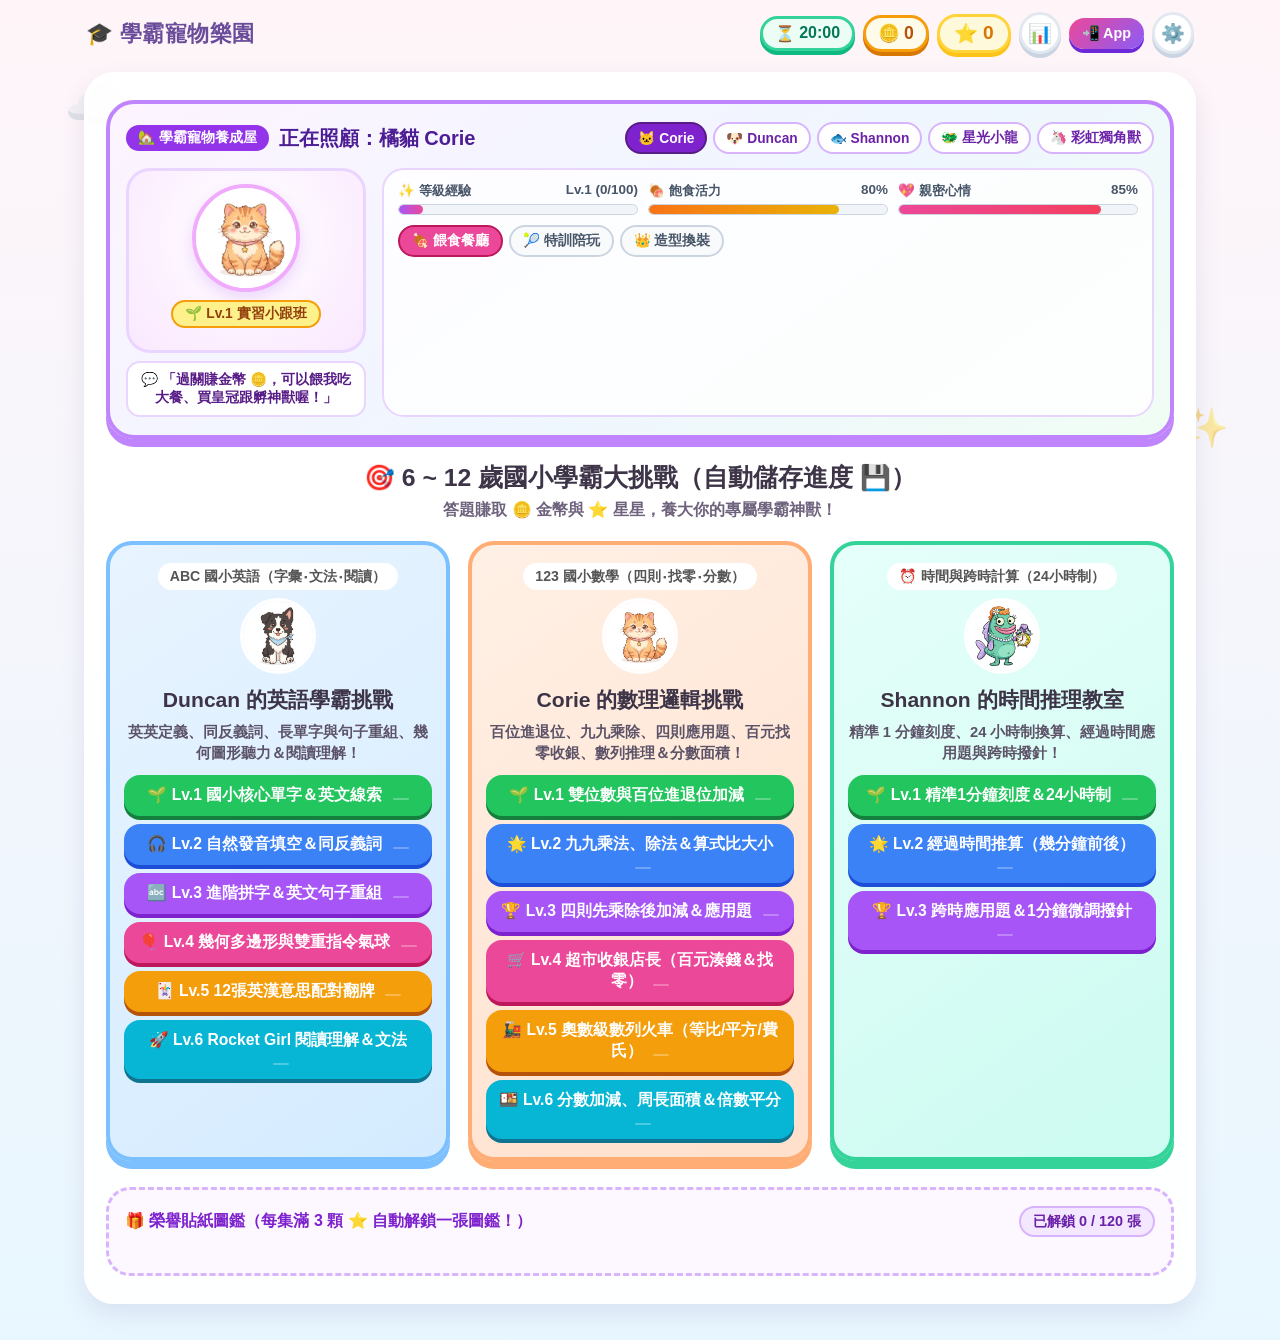
==== commit 660a5aa5: "Add files via upload" ====
--- a/index.html
+++ b/index.html
@@ -9,14 +9,14 @@
   <meta name="apple-mobile-web-app-capable" content="yes" />
   <meta name="mobile-web-app-capable" content="yes" />
   <meta name="apple-mobile-web-app-status-bar-style" content="default" />
-  <meta name="apple-mobile-web-app-title" content="快樂樂園" />
+  <meta name="apple-mobile-web-app-title" content="快樂學霸樂園" />
   <meta name="theme-color" content="#fff5f9" />
   <link rel="apple-touch-icon" href="assets/corie.png" />
   <link rel="apple-touch-icon" sizes="180x180" href="assets/corie.png" />
-  <link rel="manifest" href="manifest.json?v=7" />
-
-  <title>Corie、Duncan & Shannon 的快樂學習樂園</title>
-  <link rel="stylesheet" href="style.css?v=7" />
+  <link rel="manifest" href="manifest.json?v=8" />
+
+  <title>Corie、Duncan & Shannon 的國小學霸養成樂園 (6~12歲)</title>
+  <link rel="stylesheet" href="style.css?v=8" />
 </head>
 <body>
   <!-- 飄浮背景裝飾 -->
@@ -28,21 +28,43 @@
     <span class="floating-star s3">🫧</span>
   </div>
 
-  <!-- 頂部導覽列：星星獎勵計數器 & 家長設定 -->
+  <!-- 頂部導覽列：回首頁、護眼計時器、金幣星星 & 家長設定 -->
   <header class="top-bar">
-    <button id="btn-home" class="nav-btn hidden" onclick="showScreen('home')" aria-label="回首頁">
-      🏠 回首頁
-    </button>
-    <div class="brand-title" id="header-title">🌈 快樂學習樂園</div>
+    <div class="top-left-group">
+      <button id="btn-home" class="nav-btn hidden" onclick="showScreen('home')" aria-label="回首頁">
+        🏠 大廳
+      </button>
+      <div class="brand-title" id="header-title">🎓 學霸寵物樂園</div>
+    </div>
+
     <div class="top-right-controls">
-      <button id="btn-install-guide" class="install-pill-btn" onclick="openInstallModal()" title="安裝成 iPhone 桌面 App">
-        📲 裝到手機
-      </button>
+      <!-- ⏳ 20分鐘護眼倒數計時器 -->
+      <div class="timer-pill" id="playtime-pill" onclick="openParentTimeModal()" title="護眼遊玩時間倒數（點此由家長調整）">
+        <span>⏳</span>
+        <span id="timer-display">20:00</span>
+      </div>
+
+      <!-- 🪙 養成金幣 -->
+      <div class="coin-counter" onclick="scrollToPetHouse()" title="寵物養成金幣（點此去寵物小屋餵食換裝！）">
+        <span>🪙</span>
+        <span id="coin-count">0</span>
+      </div>
+
+      <!-- ⭐ 總星星數 -->
       <div class="star-counter" title="收集到的星星">
         <span class="star-icon">⭐</span>
         <span id="star-count">0</span>
       </div>
-      <button id="btn-settings" class="icon-btn" onclick="openSettingsModal()" title="修改主角名字與語音設定">
+
+      <button id="btn-progress" class="icon-btn" onclick="openProgressModal()" title="學習進度存檔與統計">
+        📊
+      </button>
+
+      <button id="btn-install-guide" class="install-pill-btn" onclick="openInstallModal()" title="安裝成 iPhone 桌面 App">
+        📲 App
+      </button>
+
+      <button id="btn-settings" class="icon-btn" onclick="openSettingsModal()" title="家長設定（時間鎖定、角色名字、語音倍速）">
         ⚙️
       </button>
     </div>
@@ -53,103 +75,136 @@
     <!-- ==================== 1. 首頁大廳 ==================== -->
     <section id="screen-home" class="screen active">
       <div class="hero-card">
-        <div class="characters-showcase three-pets">
-          <div class="pet-avatar-card duncan-theme" onclick="petSpeak('duncan')">
-            <div class="avatar-img-wrap">
-              <img src="assets/duncan.png?v=7" alt="邊牧 Duncan" id="img-duncan-home" onerror="this.style.display='none'; this.nextElementSibling.style.display='flex';" />
-              <div class="avatar-fallback" style="display:none;">🐶</div>
-            </div>
-            <div class="pet-name-badge" data-pet-name="duncan">Duncan</div>
-            <div class="speech-mini">汪汪！玩英文！🎾</div>
-          </div>
-
-          <div class="pet-avatar-card corie-theme" onclick="petSpeak('corie')">
-            <div class="avatar-img-wrap">
-              <img src="assets/corie.png?v=7" alt="橘貓 Corie" id="img-corie-home" onerror="this.style.display='none'; this.nextElementSibling.style.display='flex';" />
-              <div class="avatar-fallback" style="display:none;">🐱</div>
-            </div>
-            <div class="pet-name-badge" data-pet-name="corie">Corie</div>
-            <div class="speech-mini">點我算數學！🐾</div>
-          </div>
-
-          <div class="pet-avatar-card shannon-theme" onclick="petSpeak('shannon')">
-            <div class="avatar-img-wrap">
-              <img src="assets/shannon.png?v=7" alt="比奇堡魚 Shannon" id="img-shannon-home" onerror="this.style.display='none'; this.nextElementSibling.style.display='flex';" />
-              <div class="avatar-fallback" style="display:none;">🐟</div>
-            </div>
-            <div class="pet-name-badge" data-pet-name="shannon">Shannon</div>
-            <div class="speech-mini">咕嚕！看時鐘！⏰</div>
+
+        <!-- 🏡 全新活化獎勵系統：互動寵物養成小屋 -->
+        <div class="pet-sanctuary-card" id="pet-sanctuary">
+          <div class="sanctuary-header">
+            <div class="sanctuary-title-group">
+              <span class="sanctuary-badge">🏡 學霸寵物養成屋</span>
+              <h2 id="active-pet-title">正在照顧：橘貓 Corie</h2>
+            </div>
+            <div class="pet-switcher-pills">
+              <button class="pet-switch-btn active" id="switch-pet-corie" onclick="selectCompanionPet('corie')">🐱 <span data-pet-name="corie">Corie</span></button>
+              <button class="pet-switch-btn" id="switch-pet-duncan" onclick="selectCompanionPet('duncan')">🐶 <span data-pet-name="duncan">Duncan</span></button>
+              <button class="pet-switch-btn" id="switch-pet-shannon" onclick="selectCompanionPet('shannon')">🐟 <span data-pet-name="shannon">Shannon</span></button>
+              <button class="pet-switch-btn" id="switch-pet-dragon" onclick="selectCompanionPet('dragon')">🐲 星光小龍</button>
+              <button class="pet-switch-btn" id="switch-pet-unicorn" onclick="selectCompanionPet('unicorn')">🦄 彩虹獨角獸</button>
+            </div>
+          </div>
+
+          <div class="sanctuary-body">
+            <!-- 左側：寵物舞台與穿戴配件 -->
+            <div class="pet-stage-column">
+              <div class="pet-stage-box" id="pet-stage-box" onclick="interactWithCompanion()">
+                <div class="pet-equipped-hat" id="pet-equipped-hat"></div>
+                <div class="pet-main-visual" id="pet-main-visual">
+                  <img src="assets/corie.png?v=8" alt="寵物" id="companion-img" onerror="this.style.display='none'; document.getElementById('companion-emoji').style.display='flex';" />
+                  <div id="companion-emoji" class="companion-emoji" style="display:none;">🐱</div>
+                </div>
+                <div class="pet-equipped-item" id="pet-equipped-item"></div>
+                <div class="pet-stage-rank" id="pet-stage-rank">🌱 Lv.1 實習小跟班</div>
+              </div>
+              <div class="pet-speech-bar" id="companion-speech">
+                💬 「過關賺金幣 🪙，可以餵我吃大餐、買皇冠跟孵神獸喔！」
+              </div>
+            </div>
+
+            <!-- 右側：狀態值＆餵食／陪玩／換裝商店 -->
+            <div class="pet-care-column">
+              <div class="pet-stats-grid">
+                <div class="stat-row">
+                  <span class="stat-label">✨ 等級經驗 <strong id="pet-lvl-text">Lv.1 (0/100)</strong></span>
+                  <div class="stat-bar"><div class="stat-fill exp-fill" id="pet-exp-bar" style="width: 10%"></div></div>
+                </div>
+                <div class="stat-row">
+                  <span class="stat-label">🍖 飽食活力 <strong id="pet-hunger-text">80%</strong></span>
+                  <div class="stat-bar"><div class="stat-fill hunger-fill" id="pet-hunger-bar" style="width: 80%"></div></div>
+                </div>
+                <div class="stat-row">
+                  <span class="stat-label">💖 親密心情 <strong id="pet-mood-text">85%</strong></span>
+                  <div class="stat-bar"><div class="stat-fill mood-fill" id="pet-mood-bar" style="width: 85%"></div></div>
+                </div>
+              </div>
+
+              <!-- 商店分頁按鈕 -->
+              <div class="shop-tabs">
+                <button class="shop-tab active" id="tab-btn-food" onclick="switchPetShopTab('food')">🍖 餵食餐廳</button>
+                <button class="shop-tab" id="tab-btn-play" onclick="switchPetShopTab('play')">🎾 特訓陪玩</button>
+                <button class="shop-tab" id="tab-btn-dress" onclick="switchPetShopTab('dress')">👑 造型換裝</button>
+              </div>
+
+              <!-- 互動商品列表 -->
+              <div class="pet-shop-items" id="pet-shop-items"></div>
+            </div>
           </div>
         </div>
 
         <h1 class="welcome-heading">
-          跟 <span class="highlight-duncan" data-pet-name="duncan">Duncan</span>、
-          <span class="highlight-corie" data-pet-name="corie">Corie</span> 和
-          <span class="highlight-shannon" data-pet-name="shannon">Shannon</span> 一起探險！
+          🎯 6 ~ 12 歲國小學霸大挑戰（自動儲存進度 💾）
         </h1>
-        <p class="welcome-sub">ABC 英文 6 大玩法（含 Rocket Girl Activity Book 1） ‧ 123 數學與邏輯 6 大玩法 ‧ ⏰ 時鐘教室 ✨</p>
+        <p class="welcome-sub">答題賺取 🪙 金幣與 ⭐ 星星，養大你的專屬學霸神獸！</p>
 
         <!-- 遊戲選擇三大主題卡 -->
         <div class="game-cards-grid three-cols">
-          <!-- 🐶 英文探險（6 種玩法） -->
+          <!-- 🐶 英文探險（6~12歲國小進階 6 種玩法） -->
           <div class="game-mode-card english-card">
-            <div class="card-badge">ABC 英文（6 大遊戲‧Rocket Book 1）</div>
+            <div class="card-badge">ABC 國小英語（字彙‧文法‧閱讀）</div>
             <div class="card-character" onclick="startEnglishGame(1)">
-              <img src="assets/duncan.png?v=7" alt="Duncan" onerror="this.style.display='none'; this.nextElementSibling.style.display='inline';" />
+              <img src="assets/duncan.png?v=8" alt="Duncan" onerror="this.style.display='none'; this.nextElementSibling.style.display='inline';" />
               <span style="display:none; font-size:3.5rem;">🐶</span>
             </div>
-            <h2><span data-pet-name="duncan">Duncan</span> 的英文探險</h2>
-            <p>認字、聽音填空、拼字、氣球、翻翻樂＆Rocket Book 1 練習題！</p>
+            <h2><span data-pet-name="duncan">Duncan</span> 的英語學霸挑戰</h2>
+            <p>英英定義、同反義詞、長單字與句子重組、幾何圖形聽力＆閱讀理解！</p>
             <div class="level-select-group">
-              <button class="lvl-btn lvl-1" onclick="startEnglishGame(1)">🌱 Lv.1 幼幼認字圖卡</button>
-              <button class="lvl-btn lvl-2" onclick="startEnglishGame(2)">🎧 Lv.2 聽音找圖＆首字母</button>
-              <button class="lvl-btn lvl-3" onclick="startEnglishGame(3)">🔤 Lv.3 大小寫＆單字拼拼樂</button>
-              <button class="lvl-btn lvl-4" onclick="startEnglishGame(4)">🎈 Lv.4 顏色形狀戳氣球</button>
-              <button class="lvl-btn lvl-5" onclick="startEnglishGame(5)">🃏 Lv.5 肉球記憶翻翻樂</button>
-              <button class="lvl-btn lvl-6" onclick="startEnglishGame(6)">🚀 Lv.6 Rocket Girl Activity Book 1 (NEW!)</button>
-            </div>
-          </div>
-
-          <!-- 🐱 數學冒險（6 種玩法） -->
+              <button class="lvl-btn lvl-1" onclick="startEnglishGame(1)">🌱 Lv.1 國小核心單字＆英文線索 <span class="prog-tag" id="badge-en-1"></span></button>
+              <button class="lvl-btn lvl-2" onclick="startEnglishGame(2)">🎧 Lv.2 自然發音填空＆同反義詞 <span class="prog-tag" id="badge-en-2"></span></button>
+              <button class="lvl-btn lvl-3" onclick="startEnglishGame(3)">🔤 Lv.3 進階拼字＆英文句子重組 <span class="prog-tag" id="badge-en-3"></span></button>
+              <button class="lvl-btn lvl-4" onclick="startEnglishGame(4)">🎈 Lv.4 幾何多邊形與雙重指令氣球 <span class="prog-tag" id="badge-en-4"></span></button>
+              <button class="lvl-btn lvl-5" onclick="startEnglishGame(5)">🃏 Lv.5 12張英漢意思配對翻牌 <span class="prog-tag" id="badge-en-5"></span></button>
+              <button class="lvl-btn lvl-6" onclick="startEnglishGame(6)">🚀 Lv.6 Rocket Girl 閱讀理解＆文法 <span class="prog-tag" id="badge-en-6"></span></button>
+            </div>
+          </div>
+
+          <!-- 🐱 數學冒險（6~12歲國小進階 6 種玩法） -->
           <div class="game-mode-card math-card">
-            <div class="card-badge">123 數學（6 大遊戲‧生活與邏輯）</div>
+            <div class="card-badge">123 國小數學（四則‧找零‧分數）</div>
             <div class="card-character" onclick="startMathGame(1)">
-              <img src="assets/corie.png?v=7" alt="Corie" onerror="this.style.display='none'; this.nextElementSibling.style.display='inline';" />
+              <img src="assets/corie.png?v=8" alt="Corie" onerror="this.style.display='none'; this.nextElementSibling.style.display='inline';" />
               <span style="display:none; font-size:3.5rem;">🐱</span>
             </div>
-            <h2><span data-pet-name="corie">Corie</span> 的數學冒險</h2>
-            <p>加減法、比大小、買點心湊硬幣、規律火車、湊10盒＆平分！</p>
+            <h2><span data-pet-name="corie">Corie</span> 的數理邏輯挑戰</h2>
+            <p>百位進退位、九九乘除、四則應用題、百元找零收銀、數列推理＆分數面積！</p>
             <div class="level-select-group">
-              <button class="lvl-btn lvl-1" onclick="startMathGame(1)">🌱 Lv.1 10以內加減基礎</button>
-              <button class="lvl-btn lvl-2" onclick="startMathGame(2)">🌟 Lv.2 20以內＆比大小</button>
-              <button class="lvl-btn lvl-3" onclick="startMathGame(3)">🏆 Lv.3 未知數填空＆連加</button>
-              <button class="lvl-btn lvl-4" onclick="startMathGame(4)">🛒 Lv.4 小小收銀員湊硬幣 (NEW!)</button>
-              <button class="lvl-btn lvl-5" onclick="startMathGame(5)">🚂 Lv.5 規律小火車＆接龍 (NEW!)</button>
-              <button class="lvl-btn lvl-6" onclick="startMathGame(6)">🍱 Lv.6 湊10魔法盒＆平分 (NEW!)</button>
-            </div>
-          </div>
-
-          <!-- 🐟 時鐘教室（3 種玩法） -->
+              <button class="lvl-btn lvl-1" onclick="startMathGame(1)">🌱 Lv.1 雙位數與百位進退位加減 <span class="prog-tag" id="badge-math-1"></span></button>
+              <button class="lvl-btn lvl-2" onclick="startMathGame(2)">🌟 Lv.2 九九乘法、除法＆算式比大小 <span class="prog-tag" id="badge-math-2"></span></button>
+              <button class="lvl-btn lvl-3" onclick="startMathGame(3)">🏆 Lv.3 四則先乘除後加減＆應用題 <span class="prog-tag" id="badge-math-3"></span></button>
+              <button class="lvl-btn lvl-4" onclick="startMathGame(4)">🛒 Lv.4 超市收銀店長（百元湊錢＆找零） <span class="prog-tag" id="badge-math-4"></span></button>
+              <button class="lvl-btn lvl-5" onclick="startMathGame(5)">🚂 Lv.5 奧數級數列火車（等比/平方/費氏） <span class="prog-tag" id="badge-math-5"></span></button>
+              <button class="lvl-btn lvl-6" onclick="startMathGame(6)">🍱 Lv.6 分數加減、周長面積＆倍數平分 <span class="prog-tag" id="badge-math-6"></span></button>
+            </div>
+          </div>
+
+          <!-- 🐟 時鐘教室（6~12歲國小進階 3 種玩法） -->
           <div class="game-mode-card clock-card">
-            <div class="card-badge">⏰ 時鐘（整點‧半點‧撥針）</div>
+            <div class="card-badge">⏰ 時間與跨時計算（24小時制）</div>
             <div class="card-character" onclick="startClockGame(1)">
-              <img src="assets/shannon.png?v=7" alt="Shannon" onerror="this.style.display='none'; this.nextElementSibling.style.display='inline';" />
+              <img src="assets/shannon.png?v=8" alt="Shannon" onerror="this.style.display='none'; this.nextElementSibling.style.display='inline';" />
               <span style="display:none; font-size:3.5rem;">🐟</span>
             </div>
-            <h2><span data-pet-name="shannon">Shannon</span> 的時鐘教室</h2>
-            <p>分辨紅短針與藍長針，學會整點、半點與動手調鬧鐘！</p>
+            <h2><span data-pet-name="shannon">Shannon</span> 的時間推理教室</h2>
+            <p>精準 1 分鐘刻度、24 小時制換算、經過時間應用題與跨時撥針！</p>
             <div class="level-select-group">
-              <button class="lvl-btn lvl-1" onclick="startClockGame(1)">🌱 Lv.1 整點報時 (O'clock)</button>
-              <button class="lvl-btn lvl-2" onclick="startClockGame(2)">🌟 Lv.2 半點＆一刻鐘 (:30/:15)</button>
-              <button class="lvl-btn lvl-3" onclick="startClockGame(3)">🏆 Lv.3 5分刻度＆動手撥針</button>
-            </div>
-          </div>
-        </div>
-
-        <!-- 120 張貼紙獎勵簿 -->
+              <button class="lvl-btn lvl-1" onclick="startClockGame(1)">🌱 Lv.1 精準1分鐘刻度＆24小時制 <span class="prog-tag" id="badge-clock-1"></span></button>
+              <button class="lvl-btn lvl-2" onclick="startClockGame(2)">🌟 Lv.2 經過時間推算（幾分鐘前後） <span class="prog-tag" id="badge-clock-2"></span></button>
+              <button class="lvl-btn lvl-3" onclick="startClockGame(3)">🏆 Lv.3 跨時應用題＆1分鐘微調撥針 <span class="prog-tag" id="badge-clock-3"></span></button>
+            </div>
+          </div>
+        </div>
+
+        <!-- 120 張貼紙圖鑑收藏櫃 -->
         <div class="sticker-shelf">
           <div class="shelf-header-row">
-            <div class="shelf-title">🎁 我的 120 張豪華貼紙簿（每得 3 顆 ⭐ 解鎖一張！）</div>
+            <div class="shelf-title">🎁 榮譽貼紙圖鑑（每集滿 3 顆 ⭐ 自動解鎖一張圖鑑！）</div>
             <div class="shelf-progress" id="sticker-progress-text">已解鎖 0 / 120 張</div>
           </div>
           <div id="sticker-list" class="sticker-list"></div>
@@ -161,24 +216,24 @@
     <section id="screen-english" class="screen">
       <div class="game-board english-board">
         <div class="in-game-level-bar">
-          <span class="bar-label">玩法：</span>
-          <button class="chip-btn" id="en-lvl-chip-1" onclick="switchEnglishLevel(1)">🌱 Lv.1 認字</button>
-          <button class="chip-btn" id="en-lvl-chip-2" onclick="switchEnglishLevel(2)">🎧 Lv.2 聽音＆填空</button>
-          <button class="chip-btn" id="en-lvl-chip-3" onclick="switchEnglishLevel(3)">🔤 Lv.3 大小寫＆拼字</button>
-          <button class="chip-btn" id="en-lvl-chip-4" onclick="switchEnglishLevel(4)">🎈 Lv.4 顏色形狀氣球</button>
-          <button class="chip-btn" id="en-lvl-chip-5" onclick="switchEnglishLevel(5)">🃏 Lv.5 記憶翻翻樂</button>
-          <button class="chip-btn" id="en-lvl-chip-6" onclick="switchEnglishLevel(6)">🚀 Lv.6 Rocket Book 1</button>
+          <span class="bar-label">國小英語關卡：</span>
+          <button class="chip-btn" id="en-lvl-chip-1" onclick="switchEnglishLevel(1)">🌱 Lv.1 核心字彙</button>
+          <button class="chip-btn" id="en-lvl-chip-2" onclick="switchEnglishLevel(2)">🎧 Lv.2 發音＆反義詞</button>
+          <button class="chip-btn" id="en-lvl-chip-3" onclick="switchEnglishLevel(3)">🔤 Lv.3 長字＆句型重組</button>
+          <button class="chip-btn" id="en-lvl-chip-4" onclick="switchEnglishLevel(4)">🎈 Lv.4 幾何雙指令氣球</button>
+          <button class="chip-btn" id="en-lvl-chip-5" onclick="switchEnglishLevel(5)">🃏 Lv.5 12張英漢翻牌</button>
+          <button class="chip-btn" id="en-lvl-chip-6" onclick="switchEnglishLevel(6)">🚀 Lv.6 Rocket 閱讀文法</button>
         </div>
 
         <div id="rocket-unit-bar" class="rocket-unit-bar hidden">
-          <span class="bar-label">📚 課本單元：</span>
+          <span class="bar-label">📚 課本主題：</span>
           <button class="unit-chip active" id="rk-unit-all" onclick="switchRocketUnit('all')">🌟 全部綜合</button>
-          <button class="unit-chip" id="rk-unit-u1" onclick="switchRocketUnit('u1')">🎒 U1 上學用品</button>
-          <button class="unit-chip" id="rk-unit-u2" onclick="switchRocketUnit('u2')">👨‍👩‍👧 U2 我愛家人</button>
-          <button class="unit-chip" id="rk-unit-u3" onclick="switchRocketUnit('u3')">🐶 U3 我的寵物</button>
-          <button class="unit-chip" id="rk-unit-u4" onclick="switchRocketUnit('u4')">🧸 U4 我的玩具</button>
-          <button class="unit-chip" id="rk-unit-u5" onclick="switchRocketUnit('u5')">🍎 U5 美味水果</button>
-          <button class="unit-chip" id="rk-unit-rg" onclick="switchRocketUnit('rg')">🦸‍♀️ Rocket Girl 火箭女孩</button>
+          <button class="unit-chip" id="rk-unit-u1" onclick="switchRocketUnit('u1')">🎒 U1 校園與科目</button>
+          <button class="unit-chip" id="rk-unit-u2" onclick="switchRocketUnit('u2')">👨‍👩‍👧 U2 家庭與職業</button>
+          <button class="unit-chip" id="rk-unit-u3" onclick="switchRocketUnit('u3')">🐶 U3 動物與自然</button>
+          <button class="unit-chip" id="rk-unit-u4" onclick="switchRocketUnit('u4')">🧸 U4 運動與休閒</button>
+          <button class="unit-chip" id="rk-unit-u5" onclick="switchRocketUnit('u5')">🍎 U5 飲食與健康</button>
+          <button class="unit-chip" id="rk-unit-rg" onclick="switchRocketUnit('rg')">🦸‍♀️ Rocket Girl 英雄閱讀</button>
         </div>
 
         <div class="progress-bar-wrap">
@@ -186,17 +241,18 @@
           <div class="progress-track">
             <div class="progress-fill" id="en-progress-fill" style="width: 12.5%"></div>
           </div>
+          <div class="streak-pill" id="en-streak-pill">🔥 連對 0</div>
         </div>
 
         <div class="host-area">
           <div class="host-avatar duncan-host" onclick="repeatEnglishPrompt()">
-            <img src="assets/duncan.png?v=7" alt="Duncan" onerror="this.style.display='none'; this.nextElementSibling.style.display='flex';" />
+            <img src="assets/duncan.png?v=8" alt="Duncan" onerror="this.style.display='none'; this.nextElementSibling.style.display='flex';" />
             <div class="avatar-fallback" style="display:none;">🐶</div>
           </div>
           <div class="host-bubble">
-            <div class="bubble-text" id="en-prompt-text">請找出正確的單字！</div>
+            <div class="bubble-text" id="en-prompt-text">請找出正確的答案！</div>
             <button class="sound-replay-btn" onclick="repeatEnglishPrompt()">
-              🔊 再聽一次
+              🔊 再聽一次英文發音
             </button>
           </div>
         </div>
@@ -216,13 +272,13 @@
     <section id="screen-math" class="screen">
       <div class="game-board math-board">
         <div class="in-game-level-bar">
-          <span class="bar-label">玩法：</span>
-          <button class="chip-btn" id="math-lvl-chip-1" onclick="switchMathLevel(1)">🌱 Lv.1 10以內加減</button>
-          <button class="chip-btn" id="math-lvl-chip-2" onclick="switchMathLevel(2)">🌟 Lv.2 20以內＆比大小</button>
-          <button class="chip-btn" id="math-lvl-chip-3" onclick="switchMathLevel(3)">🏆 Lv.3 填空＆連加</button>
-          <button class="chip-btn" id="math-lvl-chip-4" onclick="switchMathLevel(4)">🛒 Lv.4 小小收銀員</button>
-          <button class="chip-btn" id="math-lvl-chip-5" onclick="switchMathLevel(5)">🚂 Lv.5 規律小火車</button>
-          <button class="chip-btn" id="math-lvl-chip-6" onclick="switchMathLevel(6)">🍱 Lv.6 湊10＆平分</button>
+          <span class="bar-label">國小數學關卡：</span>
+          <button class="chip-btn" id="math-lvl-chip-1" onclick="switchMathLevel(1)">🌱 Lv.1 百位進退位</button>
+          <button class="chip-btn" id="math-lvl-chip-2" onclick="switchMathLevel(2)">🌟 Lv.2 乘除＆算式比大小</button>
+          <button class="chip-btn" id="math-lvl-chip-3" onclick="switchMathLevel(3)">🏆 Lv.3 四則＆應用題</button>
+          <button class="chip-btn" id="math-lvl-chip-4" onclick="switchMathLevel(4)">🛒 Lv.4 百元收銀＆找零</button>
+          <button class="chip-btn" id="math-lvl-chip-5" onclick="switchMathLevel(5)">🚂 Lv.5 奧數規律火車</button>
+          <button class="chip-btn" id="math-lvl-chip-6" onclick="switchMathLevel(6)">🍱 Lv.6 分數＆周長面積</button>
         </div>
 
         <div class="progress-bar-wrap">
@@ -230,15 +286,16 @@
           <div class="progress-track">
             <div class="progress-fill math-fill" id="math-progress-fill" style="width: 12.5%"></div>
           </div>
+          <div class="streak-pill" id="math-streak-pill">🔥 連對 0</div>
         </div>
 
         <div class="host-area">
           <div class="host-avatar corie-host" onclick="repeatMathPrompt()">
-            <img src="assets/corie.png?v=7" alt="Corie" onerror="this.style.display='none'; this.nextElementSibling.style.display='flex';" />
+            <img src="assets/corie.png?v=8" alt="Corie" onerror="this.style.display='none'; this.nextElementSibling.style.display='flex';" />
             <div class="avatar-fallback" style="display:none;">🐱</div>
           </div>
           <div class="host-bubble">
-            <div class="bubble-text" id="math-prompt-text">幫我們數一數，答案是多少呢？</div>
+            <div class="bubble-text" id="math-prompt-text">動動腦算算看，答案是多少呢？</div>
             <button class="sound-replay-btn math-replay" onclick="repeatMathPrompt()">
               🔊 聽題目說明
             </button>
@@ -255,10 +312,10 @@
     <section id="screen-clock" class="screen">
       <div class="game-board clock-board">
         <div class="in-game-level-bar">
-          <span class="bar-label">難度：</span>
-          <button class="chip-btn" id="clock-lvl-chip-1" onclick="switchClockLevel(1)">🌱 Lv.1 整點報時</button>
-          <button class="chip-btn" id="clock-lvl-chip-2" onclick="switchClockLevel(2)">🌟 Lv.2 半點＆15分</button>
-          <button class="chip-btn" id="clock-lvl-chip-3" onclick="switchClockLevel(3)">🏆 Lv.3 5分刻度＆撥針</button>
+          <span class="bar-label">國小時間關卡：</span>
+          <button class="chip-btn" id="clock-lvl-chip-1" onclick="switchClockLevel(1)">🌱 Lv.1 精準1分＆24時制</button>
+          <button class="chip-btn" id="clock-lvl-chip-2" onclick="switchClockLevel(2)">🌟 Lv.2 經過時間推算</button>
+          <button class="chip-btn" id="clock-lvl-chip-3" onclick="switchClockLevel(3)">🏆 Lv.3 跨時計算＆微調撥針</button>
         </div>
 
         <div class="progress-bar-wrap">
@@ -266,15 +323,16 @@
           <div class="progress-track">
             <div class="progress-fill clock-fill" id="clock-progress-fill" style="width: 12.5%"></div>
           </div>
+          <div class="streak-pill" id="clock-streak-pill">🔥 連對 0</div>
         </div>
 
         <div class="host-area">
           <div class="host-avatar shannon-host" onclick="repeatClockPrompt()">
-            <img src="assets/shannon.png?v=7" alt="Shannon" onerror="this.style.display='none'; this.nextElementSibling.style.display='flex';" />
+            <img src="assets/shannon.png?v=8" alt="Shannon" onerror="this.style.display='none'; this.nextElementSibling.style.display='flex';" />
             <div class="avatar-fallback" style="display:none;">🐟</div>
           </div>
           <div class="host-bubble">
-            <div class="bubble-text" id="clock-prompt-text">看看時鐘，現在是幾點幾分呢？</div>
+            <div class="bubble-text" id="clock-prompt-text">看看時鐘並計算時間！</div>
             <button class="sound-replay-btn clock-replay" onclick="repeatClockPrompt()">
               🔊 聽題目說明
             </button>
@@ -282,22 +340,25 @@
         </div>
 
         <div class="clock-legend">
-          <span class="legend-pill hour-pill">🔴 紅短針 ＝ 看「幾點」</span>
-          <span class="legend-pill minute-pill">🔵 藍長針 ＝ 看「幾分」</span>
+          <span class="legend-pill hour-pill">🔴 紅短針 ＝ 時針 (Hour)</span>
+          <span class="legend-pill minute-pill">🔵 藍長針 ＝ 分針 (Minute，每小格 1 分鐘)</span>
         </div>
 
         <div class="clock-stage-wrap">
           <svg id="analog-clock-svg" class="analog-clock-svg" viewBox="0 0 260 260" aria-label="時鐘"></svg>
-          <div id="clock-activity-badge" class="clock-activity-badge">☀️ 快樂的一天</div>
+          <div id="clock-activity-badge" class="clock-activity-badge">☀️ 時間推理挑戰</div>
         </div>
 
         <div id="clock-set-controls" class="clock-set-controls hidden">
           <div class="set-btn-group">
-            <button class="dial-btn hour-dial-btn" onclick="adjustInteractiveClock(1, 0)">🔴 短針 +1 小時</button>
-            <button class="dial-btn min-dial-btn" onclick="adjustInteractiveClock(0, 5)">🔵 長針 +5 分鐘</button>
-            <button class="dial-btn min-dial-btn" onclick="adjustInteractiveClock(0, 15)">🔵 長針 +15 分鐘</button>
-          </div>
-          <button class="submit-clock-btn" onclick="checkInteractiveClockAnswer()">✅ 我調好時間了！</button>
+            <button class="dial-btn hour-dial-btn" onclick="adjustInteractiveClock(-1, 0)">🔴 -1 小時</button>
+            <button class="dial-btn hour-dial-btn" onclick="adjustInteractiveClock(1, 0)">🔴 +1 小時</button>
+            <button class="dial-btn min-dial-btn" onclick="adjustInteractiveClock(0, 10)">🔵 +10 分</button>
+            <button class="dial-btn min-dial-btn" onclick="adjustInteractiveClock(0, 5)">🔵 +5 分</button>
+            <button class="dial-btn min-dial-btn" onclick="adjustInteractiveClock(0, 1)">🔵 +1 分</button>
+            <button class="dial-btn min-dial-btn" onclick="adjustInteractiveClock(0, -1)">🔵 -1 分</button>
+          </div>
+          <button class="submit-clock-btn" onclick="checkInteractiveClockAnswer()">✅ 我調好目標時間了！</button>
         </div>
 
         <div class="options-grid clock-options" id="clock-options-container"></div>
@@ -308,17 +369,17 @@
     <section id="screen-celebrate" class="screen">
       <div class="celebrate-card">
         <div class="celebrate-banner">
-          <img src="assets/friends.png?v=7" alt="好朋友一起慶祝" onerror="this.style.display='none'; this.nextElementSibling.style.display='flex';" />
+          <img src="assets/friends.png?v=8" alt="好朋友一起慶祝" onerror="this.style.display='none'; this.nextElementSibling.style.display='flex';" />
           <div class="celebrate-fallback" style="display:none;">🐱 🎉 🐶 🎉 🐟</div>
         </div>
-        <h2 class="celebrate-title">太棒了！全部過關！🎉</h2>
+        <h2 class="celebrate-title">太棒了！學霸關卡完成！🎉</h2>
         <p class="celebrate-desc" id="celebrate-message">
-          好朋友們替你拍拍手！你獲得了閃亮星星！
+          你獲得了滿滿的金幣與星星，快回寵物小屋餵食你的小動物吧！
         </p>
-        <div class="reward-stars-row">⭐ ⭐ ⭐</div>
+        <div class="reward-stars-row">⭐ +8 顆星 ‧ 🪙 +50 金幣</div>
         <div class="celebrate-actions">
-          <button class="big-action-btn primary-btn" id="btn-play-again">🔄 再挑戰一次</button>
-          <button class="big-action-btn secondary-btn" onclick="showScreen('home')">🏠 回快樂大廳</button>
+          <button class="big-action-btn primary-btn" id="btn-play-again">🔄 再挑戰一輪</button>
+          <button class="big-action-btn secondary-btn" onclick="showScreen('home')">🏡 回寵物養成屋</button>
         </div>
       </div>
     </section>
@@ -326,6 +387,54 @@
 
   <!-- 滿版灑花特效畫布 -->
   <div id="confetti-container" aria-hidden="true"></div>
+
+  <!-- ==================== 🌙 20分鐘防沉迷護眼時間鎖定畫面 ==================== -->
+  <div id="time-lock-overlay" class="time-lock-overlay hidden">
+    <div class="time-lock-card">
+      <div class="lock-pets-sleeping">🐱💤 🐶💤 🐟💤</div>
+      <h2>🌙 眼睛休息時間到囉！</h2>
+      <p class="lock-desc">
+        你今天已經認真學習滿 <strong id="locked-minutes-label">20</strong> 分鐘了！<br/>
+        <span data-pet-name="corie">Corie</span>、<span data-pet-name="duncan">Duncan</span> 和 <span data-pet-name="shannon">Shannon</span> 要去喝水看遠方休息囉，請讓眼睛休息一下吧！👀✨
+      </p>
+
+      <div class="parent-unlock-box">
+        <div class="parent-unlock-title">🔒 家長專用解鎖區</div>
+        <p class="parent-unlock-sub" id="parent-math-prompt">請家長輸入設定的密碼（預設 1234）或解答下方算式以延長時間：</p>
+        <div class="parent-unlock-row">
+          <input type="password" id="parent-unlock-input" placeholder="輸入家長密碼 (預設 1234)" maxlength="10" />
+          <button class="modal-btn save-btn" onclick="verifyParentUnlock(10)">➕ 延長 10 分鐘</button>
+          <button class="modal-btn test-btn" onclick="verifyParentUnlock(20)">🔄 重置 20 分鐘</button>
+        </div>
+        <div id="parent-unlock-error" class="unlock-error-msg"></div>
+      </div>
+    </div>
+  </div>
+
+  <!-- ==================== 📊 學習進度存檔與統計彈窗 ==================== -->
+  <div id="progress-modal" class="modal-backdrop hidden">
+    <div class="modal-card">
+      <h3>📊 學霸進度存檔與統計中心</h3>
+      <p class="modal-hint">您的所有金幣、星星、寵物養成等級與各關卡過關紀錄皆已自動儲存在本機！</p>
+
+      <div class="progress-summary-grid" id="progress-summary-grid"></div>
+
+      <div class="backup-section">
+        <label class="form-field">
+          <span>📦 跨裝置進度引繼碼（可複製到手機或電腦還原進度）：</span>
+          <textarea id="save-code-textarea" rows="3" readonly onclick="this.select()"></textarea>
+        </label>
+        <div class="backup-btn-row">
+          <button type="button" class="speed-chip" onclick="copySaveCode()">📋 複製存檔碼</button>
+          <button type="button" class="speed-chip" onclick="promptImportSaveCode()">📥 貼上並還原存檔</button>
+        </div>
+      </div>
+
+      <div class="modal-actions">
+        <button class="modal-btn save-btn" style="width:100%" onclick="closeProgressModal()">✅ 關閉視窗</button>
+      </div>
+    </div>
+  </div>
 
   <!-- 📲 iPhone / iPad 加入主畫面教學彈窗 -->
   <div id="install-modal" class="modal-backdrop hidden">
@@ -355,8 +464,30 @@
   <!-- 家長設定彈窗 -->
   <div id="settings-modal" class="modal-backdrop hidden">
     <div class="modal-card">
-      <h3>⚙️ 角色名字與語音倍速設定</h3>
-      <p class="modal-hint">可隨時修改三位主角的名字，並自由調整語音速度（最高支援 1.5x 快速播放）！</p>
+      <h3>⚙️ 家長控制、時間鎖定與語音設定</h3>
+      <p class="modal-hint">可設定每次遊玩時間上限（預設 20 分鐘自動鎖定）、家長解鎖密碼、角色名字與語速。</p>
+
+      <label class="form-field">
+        <span>⏳ 每日護眼遊玩時間上限（時間到自動鎖定畫面）：</span>
+        <select id="select-time-limit">
+          <option value="10">⏰ 10 分鐘</option>
+          <option value="15">⏰ 15 分鐘</option>
+          <option value="20" selected>⏰ 20 分鐘（推薦護眼時間）</option>
+          <option value="30">⏰ 30 分鐘</option>
+          <option value="45">⏰ 45 分鐘</option>
+          <option value="60">⏰ 60 分鐘</option>
+          <option value="0">🔓 不限時間</option>
+        </select>
+      </label>
+
+      <label class="form-field">
+        <span>🔑 家長解鎖密碼（時間鎖定時解鎖用，預設 1234）：</span>
+        <input type="text" id="input-parent-pin" value="1234" maxlength="10" />
+      </label>
+
+      <div class="test-voice-row">
+        <button type="button" class="modal-btn test-btn" onclick="resetDailyTimerFromSettings()">🔄 立即重置今日剩餘時間</button>
+      </div>
 
       <label class="form-field">
         <span>🐱 橘貓的名字（數學關主）：</span>
@@ -414,6 +545,6 @@
     </div>
   </div>
 
-  <script src="app.js?v=7"></script>
+  <script src="app.js?v=8"></script>
 </body>
 </html>
--- a/style.css
+++ b/style.css
@@ -1789,3 +1789,599 @@
 
 .cancel-btn { background: #f1f5f9; color: #475569; }
 .save-btn { background: #8b5cf6; color: #ffffff; }
+
+/* ==================== 🎓 6~12歲升級版：頂部列、計時器、金幣與進度 ==================== */
+.top-left-group {
+  display: flex;
+  align-items: center;
+  gap: 8px;
+}
+
+.timer-pill {
+  background: #ecfdf5;
+  border: 3px solid #34d399;
+  border-radius: 999px;
+  padding: 5px 12px;
+  display: flex;
+  align-items: center;
+  gap: 4px;
+  font-size: 1rem;
+  font-weight: 900;
+  color: #047857;
+  box-shadow: 0 4px 0 #10b981;
+  cursor: pointer;
+  white-space: nowrap;
+}
+
+.timer-pill.warning {
+  background: #fef2f2;
+  border-color: #f87171;
+  color: #b91c1c;
+  box-shadow: 0 4px 0 #ef4444;
+  animation: pulseMystery 0.8s infinite alternate;
+}
+
+.coin-counter {
+  background: #fffbeb;
+  border: 3px solid #f59e0b;
+  border-radius: 999px;
+  padding: 5px 12px;
+  display: flex;
+  align-items: center;
+  gap: 4px;
+  font-size: 1.1rem;
+  font-weight: 900;
+  color: #b45309;
+  box-shadow: 0 4px 0 #d97706;
+  cursor: pointer;
+  white-space: nowrap;
+}
+
+.streak-pill {
+  background: #fff1f2;
+  border: 2px solid #fda4af;
+  color: #e11d48;
+  font-weight: 900;
+  font-size: 0.9rem;
+  padding: 4px 10px;
+  border-radius: 999px;
+  white-space: nowrap;
+}
+
+.prog-tag {
+  display: inline-block;
+  margin-left: 6px;
+  font-size: 0.82rem;
+  background: rgba(255, 255, 255, 0.28);
+  padding: 1px 8px;
+  border-radius: 999px;
+}
+
+/* ==================== 🏡 學霸寵物養成小屋 (Pet Sanctuary) ==================== */
+.pet-sanctuary-card {
+  background: linear-gradient(145deg, #fdf4ff 0%, #eff6ff 55%, #f0fdf4 100%);
+  border: 4px solid #c084fc;
+  border-radius: 28px;
+  padding: 18px 16px;
+  margin-bottom: 22px;
+  box-shadow: 0 8px 0 #c084fc;
+  text-align: left;
+}
+
+.sanctuary-header {
+  display: flex;
+  align-items: center;
+  justify-content: space-between;
+  flex-wrap: wrap;
+  gap: 10px;
+  margin-bottom: 14px;
+}
+
+.sanctuary-title-group {
+  display: flex;
+  align-items: center;
+  gap: 10px;
+  flex-wrap: wrap;
+}
+
+.sanctuary-badge {
+  background: #9333ea;
+  color: #ffffff;
+  font-weight: 900;
+  font-size: 0.85rem;
+  padding: 4px 12px;
+  border-radius: 999px;
+}
+
+.sanctuary-title-group h2 {
+  font-size: 1.25rem;
+  font-weight: 900;
+  color: #4c1d95;
+}
+
+.pet-switcher-pills {
+  display: flex;
+  flex-wrap: wrap;
+  gap: 6px;
+}
+
+.pet-switch-btn {
+  border: 2px solid #d8b4fe;
+  background: #ffffff;
+  color: #6b21a8;
+  padding: 5px 11px;
+  border-radius: 999px;
+  font-size: 0.86rem;
+  font-weight: 900;
+  cursor: pointer;
+  font-family: inherit;
+}
+
+.pet-switch-btn.active {
+  background: #7e22ce;
+  color: #ffffff;
+  border-color: #581c87;
+}
+
+.sanctuary-body {
+  display: grid;
+  grid-template-columns: 240px 1fr;
+  gap: 16px;
+  align-items: stretch;
+}
+
+@media (max-width: 740px) {
+  .sanctuary-body {
+    grid-template-columns: 1fr;
+  }
+}
+
+.pet-stage-column {
+  display: flex;
+  flex-direction: column;
+  gap: 8px;
+}
+
+.pet-stage-box {
+  background: radial-gradient(circle at 50% 35%, #ffffff 0%, #fae8ff 100%);
+  border: 3px solid #e9d5ff;
+  border-radius: 24px;
+  padding: 16px 12px 12px;
+  display: flex;
+  flex-direction: column;
+  align-items: center;
+  justify-content: center;
+  position: relative;
+  min-height: 185px;
+  cursor: pointer;
+  transition: transform 0.2s;
+}
+
+.pet-stage-box:active {
+  transform: scale(0.96);
+}
+
+.pet-equipped-hat {
+  font-size: 2.3rem;
+  line-height: 1;
+  margin-bottom: -14px;
+  z-index: 3;
+  filter: drop-shadow(0 3px 4px rgba(0,0,0,0.15));
+}
+
+.pet-main-visual {
+  width: 108px;
+  height: 108px;
+  border-radius: 50%;
+  background: #ffffff;
+  border: 4px solid #f0abfc;
+  overflow: hidden;
+  display: flex;
+  align-items: center;
+  justify-content: center;
+  box-shadow: 0 6px 14px rgba(147, 51, 234, 0.16);
+}
+
+.pet-main-visual img {
+  width: 100%;
+  height: 100%;
+  object-fit: cover;
+}
+
+.companion-emoji {
+  font-size: 4.2rem;
+  align-items: center;
+  justify-content: center;
+}
+
+.pet-equipped-item {
+  position: absolute;
+  right: 16px;
+  bottom: 42px;
+  font-size: 2.1rem;
+  z-index: 4;
+  animation: floatSlow 3s infinite alternate;
+}
+
+.pet-stage-rank {
+  margin-top: 8px;
+  background: #fef08a;
+  border: 2px solid #f59e0b;
+  color: #92400e;
+  font-weight: 900;
+  font-size: 0.86rem;
+  padding: 3px 12px;
+  border-radius: 999px;
+}
+
+.pet-speech-bar {
+  background: #ffffff;
+  border: 2px solid #e9d5ff;
+  border-radius: 14px;
+  padding: 8px 10px;
+  font-size: 0.86rem;
+  font-weight: 800;
+  color: #581c87;
+  text-align: center;
+}
+
+.pet-care-column {
+  display: flex;
+  flex-direction: column;
+  gap: 10px;
+  background: rgba(255, 255, 255, 0.85);
+  border-radius: 22px;
+  padding: 12px 14px;
+  border: 2px solid #e9d5ff;
+}
+
+.pet-stats-grid {
+  display: grid;
+  grid-template-columns: repeat(3, 1fr);
+  gap: 10px;
+}
+
+@media (max-width: 600px) {
+  .pet-stats-grid {
+    grid-template-columns: 1fr;
+    gap: 6px;
+  }
+}
+
+.stat-row {
+  display: flex;
+  flex-direction: column;
+  gap: 4px;
+}
+
+.stat-label {
+  font-size: 0.84rem;
+  font-weight: 800;
+  color: #475569;
+  display: flex;
+  justify-content: space-between;
+}
+
+.stat-bar {
+  height: 11px;
+  background: #f1f5f9;
+  border-radius: 999px;
+  overflow: hidden;
+  border: 1px solid #cbd5e1;
+}
+
+.stat-fill {
+  height: 100%;
+  border-radius: 999px;
+  transition: width 0.35s ease;
+}
+
+.exp-fill { background: linear-gradient(90deg, #a855f7, #ec4899); }
+.hunger-fill { background: linear-gradient(90deg, #f97316, #eab308); }
+.mood-fill { background: linear-gradient(90deg, #ec4899, #f43f5e); }
+
+.shop-tabs {
+  display: flex;
+  gap: 6px;
+  flex-wrap: wrap;
+}
+
+.shop-tab {
+  border: 2px solid #cbd5e1;
+  background: #f8fafc;
+  color: #475569;
+  padding: 5px 12px;
+  border-radius: 999px;
+  font-size: 0.86rem;
+  font-weight: 900;
+  cursor: pointer;
+  font-family: inherit;
+}
+
+.shop-tab.active {
+  background: #ec4899;
+  color: #ffffff;
+  border-color: #be185d;
+}
+
+.pet-shop-items {
+  display: grid;
+  grid-template-columns: repeat(auto-fill, minmax(135px, 1fr));
+  gap: 8px;
+}
+
+.shop-item-btn {
+  background: #ffffff;
+  border: 2px solid #e2e8f0;
+  border-radius: 16px;
+  padding: 8px 6px;
+  display: flex;
+  flex-direction: column;
+  align-items: center;
+  gap: 3px;
+  cursor: pointer;
+  box-shadow: 0 3px 0 #cbd5e1;
+  font-family: inherit;
+  transition: transform 0.12s;
+}
+
+.shop-item-btn:active {
+  transform: translateY(2px);
+}
+
+.shop-item-btn.owned {
+  border-color: #22c55e;
+  background: #f0fdf4;
+}
+
+.shop-item-btn.equipped {
+  border-color: #f59e0b;
+  background: #fffbeb;
+  box-shadow: 0 3px 0 #f59e0b;
+}
+
+.shop-icon {
+  font-size: 1.8rem;
+}
+
+.shop-title {
+  font-size: 0.85rem;
+  font-weight: 900;
+  color: #1e293b;
+}
+
+.shop-cost {
+  font-size: 0.78rem;
+  font-weight: 900;
+  color: #b45309;
+  background: #fef3c7;
+  padding: 1px 8px;
+  border-radius: 999px;
+}
+
+/* ==================== 🃏 12張高階英漢記憶配對網格 ==================== */
+.options-grid.memory-grid-12 {
+  grid-template-columns: repeat(4, 1fr);
+  max-width: 780px;
+  margin: 0 auto;
+  gap: 10px;
+}
+
+@media (max-width: 680px) {
+  .options-grid.memory-grid-12 {
+    grid-template-columns: repeat(3, 1fr);
+    gap: 8px;
+  }
+}
+
+.memory-card.compact-card {
+  min-height: 102px;
+  padding: 8px 6px;
+}
+
+/* ==================== 💵 鈔票與進階硬幣 (100元/50元/10元/5元/1元) ==================== */
+.coin-100 {
+  width: 78px;
+  height: 44px;
+  border-radius: 10px;
+  background: linear-gradient(135deg, #fecdd3, #f43f5e);
+  border: 3px solid #be123c;
+  color: #ffffff;
+  font-size: 1rem;
+  box-shadow: 0 3px 0 #881337;
+}
+
+.coin-50 {
+  width: 54px;
+  height: 54px;
+  background: radial-gradient(circle at 30% 30%, #fef08a, #ca8a04);
+  border: 3px solid #854d0e;
+  color: #422006;
+  font-size: 1rem;
+  box-shadow: 0 3px 0 #713f12;
+}
+
+.coin-10 {
+  width: 50px;
+  height: 50px;
+  background: radial-gradient(circle at 30% 30%, #f1f5f9, #94a3b8);
+  border: 3px solid #475569;
+  color: #0f172a;
+  font-size: 0.98rem;
+  box-shadow: 0 3px 0 #334155;
+}
+
+.btn-add-100 {
+  background: #f43f5e;
+  color: #ffffff;
+  box-shadow: 0 4px 0 #be123c;
+}
+
+.btn-add-50 {
+  background: #eab308;
+  color: #ffffff;
+  box-shadow: 0 4px 0 #a16207;
+}
+
+.btn-add-10 {
+  background: #cbd5e1;
+  color: #0f172a;
+  box-shadow: 0 4px 0 #64748b;
+}
+
+/* ==================== 📐 國小應用題、分數與周長面積視覺面板 ==================== */
+.word-problem-card {
+  background: #ffffff;
+  border: 3px solid #fdba74;
+  border-radius: 20px;
+  padding: 14px 18px;
+  font-size: 1.25rem;
+  font-weight: 900;
+  color: #431407;
+  line-height: 1.5;
+  max-width: 640px;
+  text-align: left;
+  box-shadow: 0 4px 0 #fed7aa;
+}
+
+.geometry-rect-box {
+  border: 4px solid #0284c7;
+  background: linear-gradient(135deg, #e0f2fe, #bae6fd);
+  border-radius: 12px;
+  padding: 18px 28px;
+  display: flex;
+  flex-direction: column;
+  align-items: center;
+  justify-content: center;
+  font-weight: 900;
+  color: #0369a1;
+  position: relative;
+  min-width: 180px;
+  min-height: 110px;
+}
+
+/* ==================== 🌙 20分鐘防沉迷護眼時間鎖定畫面 ==================== */
+.time-lock-overlay {
+  position: fixed;
+  inset: 0;
+  background: rgba(15, 23, 42, 0.92);
+  backdrop-filter: blur(8px);
+  z-index: 9999;
+  display: flex;
+  align-items: center;
+  justify-content: center;
+  padding: 16px;
+}
+
+.time-lock-card {
+  background: #ffffff;
+  border: 5px solid #818cf8;
+  border-radius: 30px;
+  padding: 28px 22px;
+  max-width: 500px;
+  width: 100%;
+  text-align: center;
+  box-shadow: 0 25px 50px rgba(0, 0, 0, 0.45);
+}
+
+.lock-pets-sleeping {
+  font-size: 3.4rem;
+  margin-bottom: 10px;
+}
+
+.time-lock-card h2 {
+  font-size: 1.75rem;
+  color: #312e81;
+  margin-bottom: 10px;
+}
+
+.lock-desc {
+  font-size: 1.05rem;
+  color: #475569;
+  line-height: 1.55;
+  margin-bottom: 18px;
+  font-weight: 700;
+}
+
+.parent-unlock-box {
+  background: #f8fafc;
+  border: 2px dashed #94a3b8;
+  border-radius: 20px;
+  padding: 14px;
+}
+
+.parent-unlock-title {
+  font-weight: 900;
+  color: #334155;
+  margin-bottom: 6px;
+}
+
+.parent-unlock-sub {
+  font-size: 0.88rem;
+  color: #64748b;
+  margin-bottom: 10px;
+}
+
+.parent-unlock-row {
+  display: flex;
+  flex-wrap: wrap;
+  gap: 8px;
+  justify-content: center;
+}
+
+.parent-unlock-row input {
+  padding: 9px 12px;
+  border: 2px solid #cbd5e1;
+  border-radius: 12px;
+  font-size: 1rem;
+  width: 180px;
+  text-align: center;
+}
+
+.unlock-error-msg {
+  color: #dc2626;
+  font-weight: 800;
+  font-size: 0.88rem;
+  margin-top: 8px;
+}
+
+/* 📊 存檔統計中心 */
+.progress-summary-grid {
+  display: grid;
+  grid-template-columns: repeat(2, 1fr);
+  gap: 10px;
+  margin-bottom: 14px;
+}
+
+.prog-stat-card {
+  background: #f8fafc;
+  border: 2px solid #e2e8f0;
+  border-radius: 16px;
+  padding: 10px 12px;
+  font-size: 0.9rem;
+  font-weight: 800;
+  color: #334155;
+}
+
+.prog-stat-card strong {
+  display: block;
+  font-size: 1.25rem;
+  color: #4f46e5;
+  margin-top: 2px;
+}
+
+.backup-section textarea {
+  width: 100%;
+  padding: 8px;
+  border-radius: 10px;
+  border: 2px solid #cbd5e1;
+  font-family: monospace;
+  font-size: 0.8rem;
+  resize: none;
+}
+
+.backup-btn-row {
+  display: flex;
+  gap: 8px;
+  margin-bottom: 12px;
+}
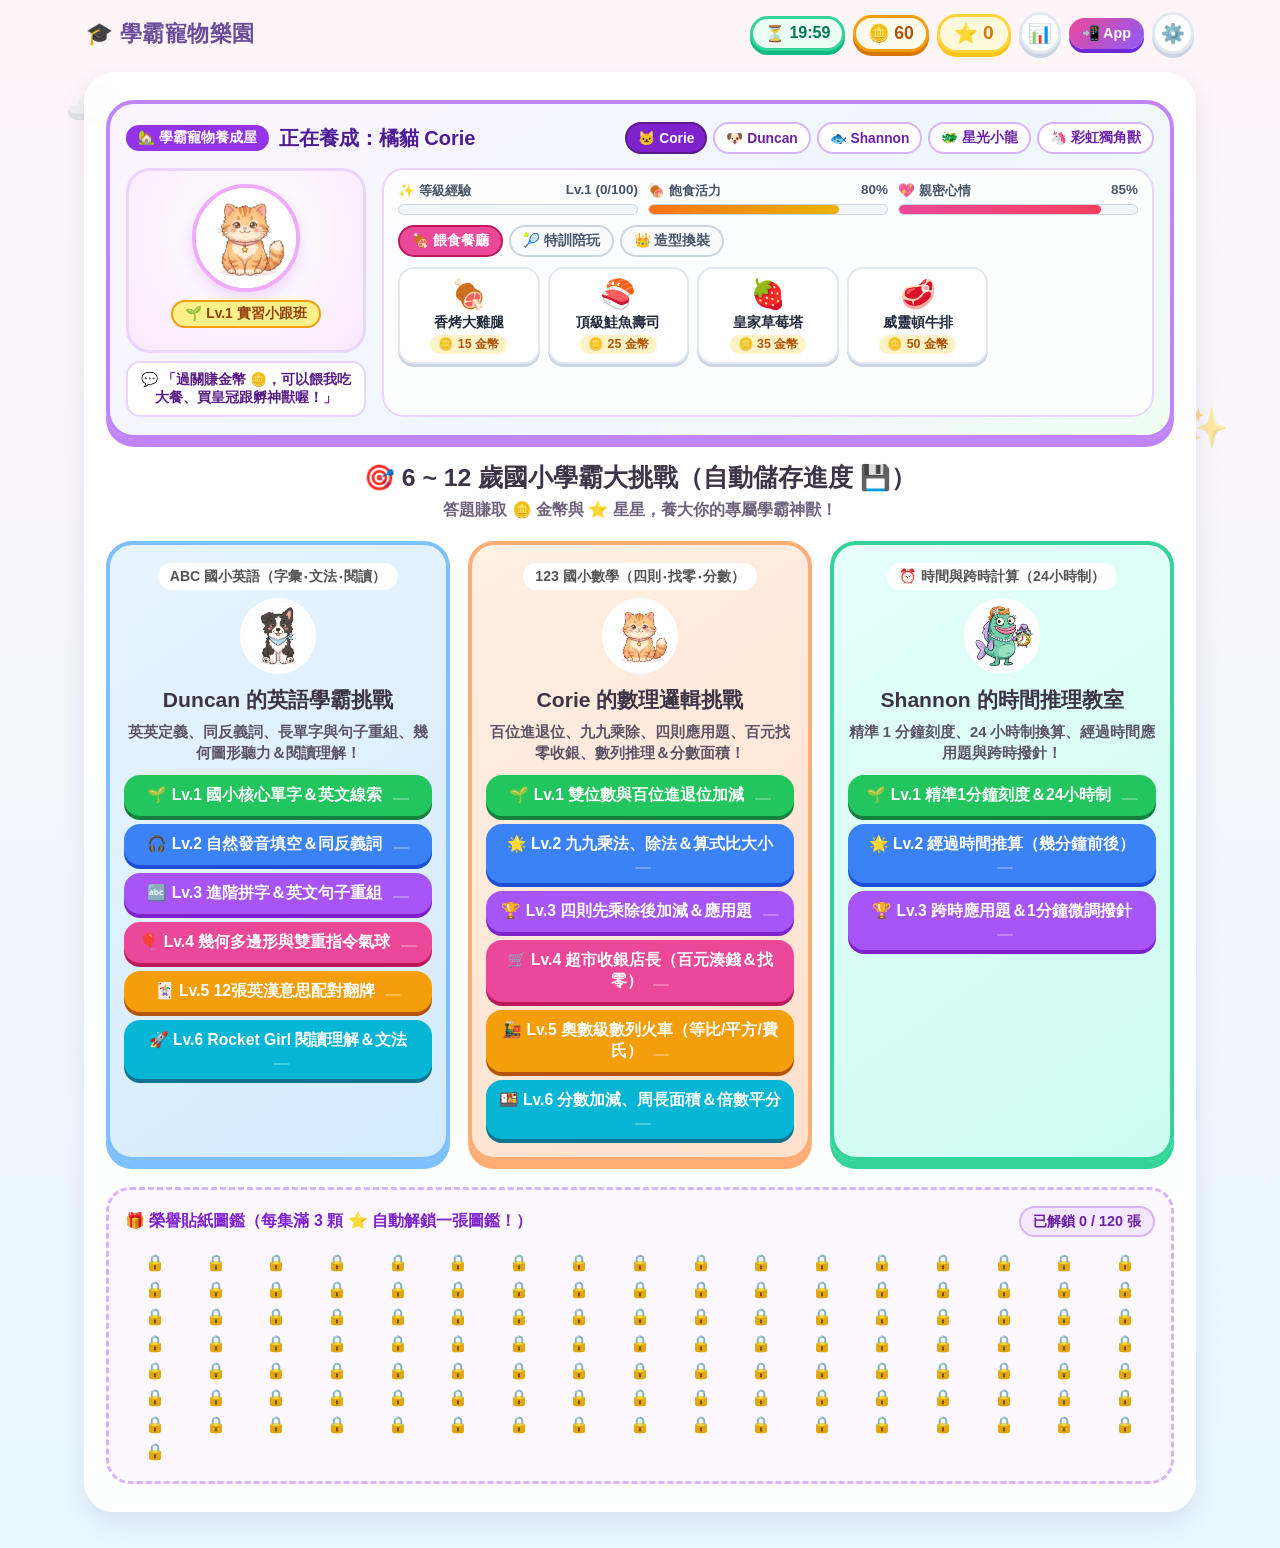
==== commit 86b1662a: "Add files via upload" ====
--- a/index.html
+++ b/index.html
@@ -545,6 +545,6 @@
     </div>
   </div>
 
-  <script src="app.js?v=8"></script>
+  <script src="app.js?v=9"></script>
 </body>
 </html>
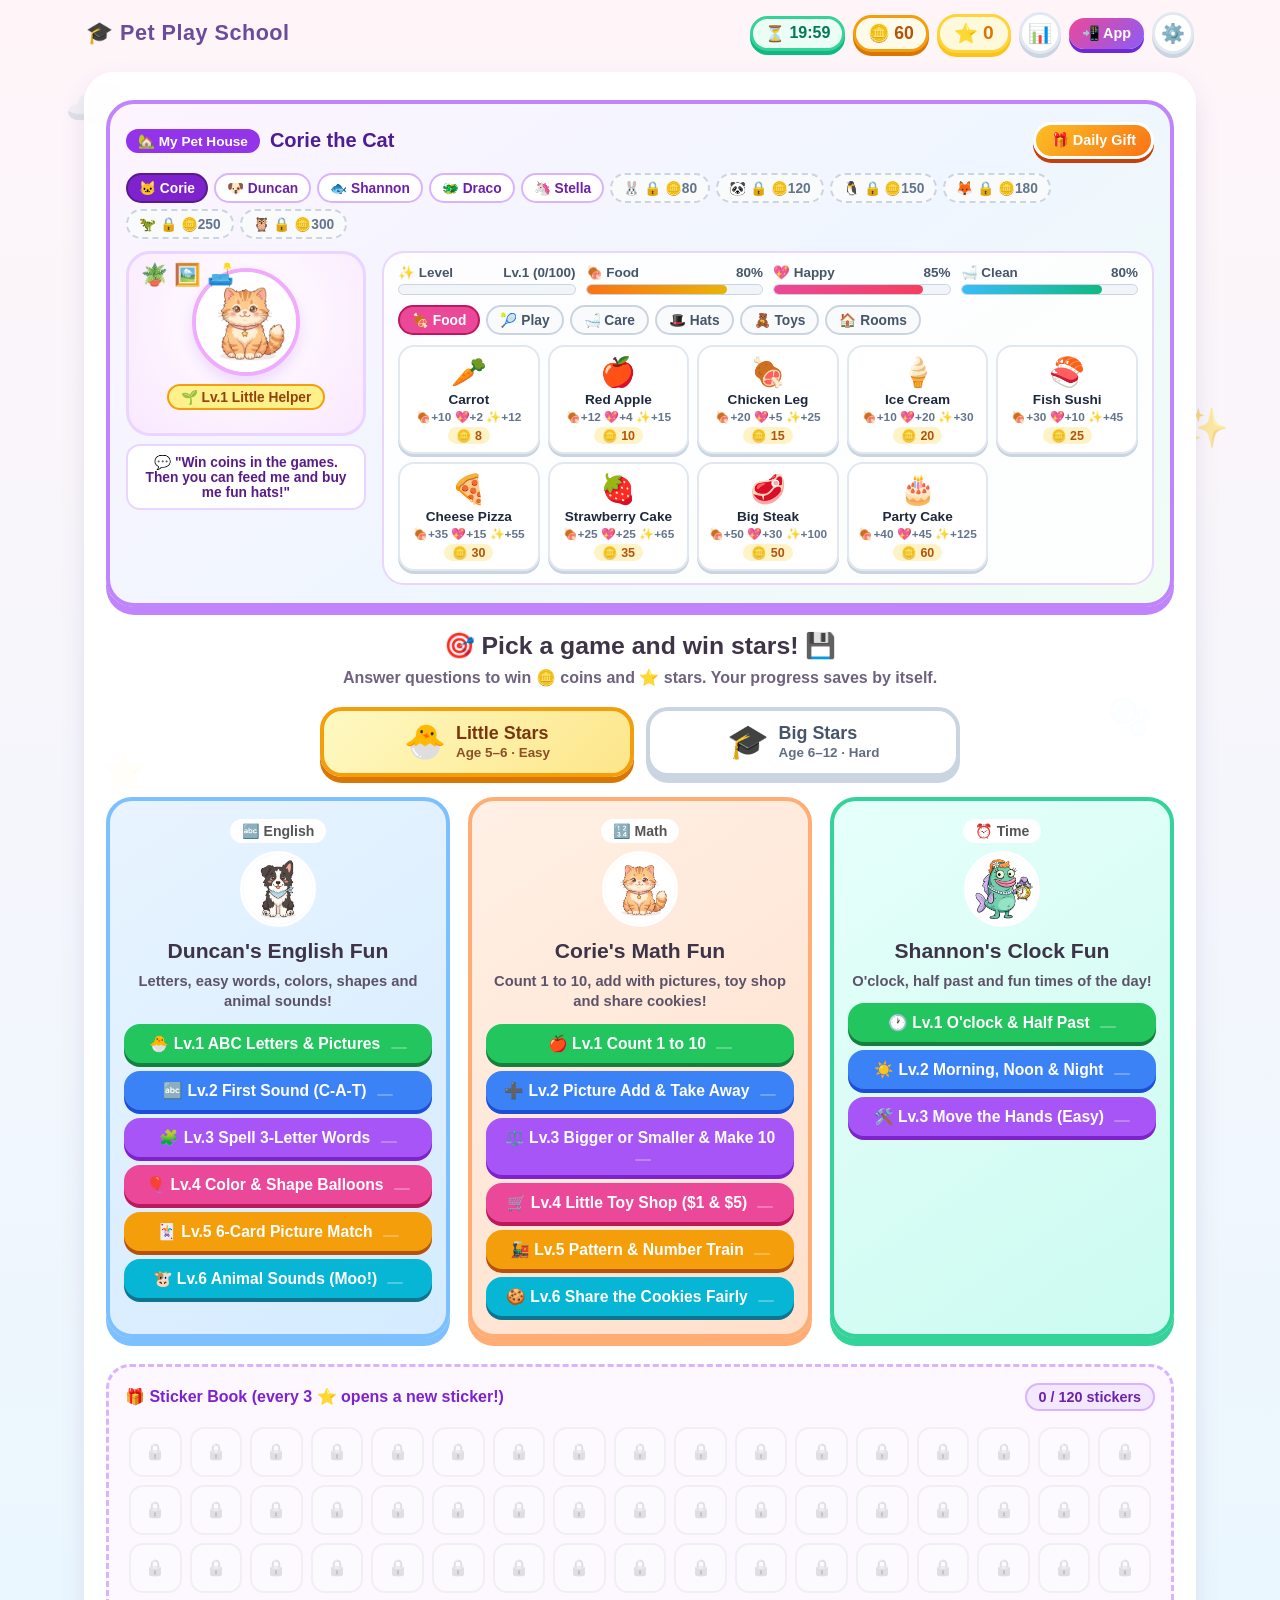
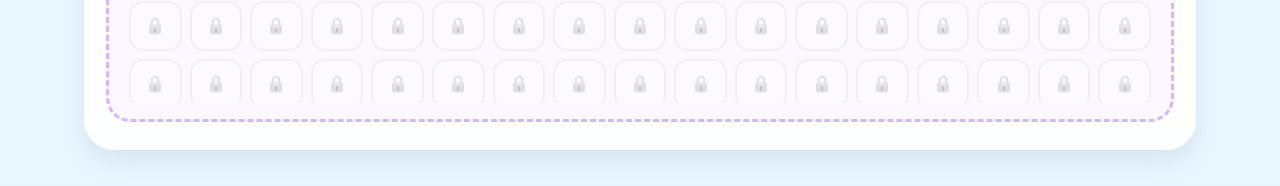
==== commit 6b6e8b85: "Add files via upload" ====
--- a/index.html
+++ b/index.html
@@ -1,25 +1,25 @@
 <!DOCTYPE html>
-<html lang="zh-TW">
+<html lang="en">
 <head>
   <meta charset="UTF-8" />
   <meta name="viewport" content="width=device-width, initial-scale=1.0, maximum-scale=1.0, user-scalable=no, viewport-fit=cover" />
   <meta name="referrer" content="no-referrer" />
 
-  <!-- 🍎 Apple iPhone / iPad 全螢幕原生 App 模式設定 -->
+  <!-- 🍎 Apple iPhone / iPad full-screen app mode -->
   <meta name="apple-mobile-web-app-capable" content="yes" />
   <meta name="mobile-web-app-capable" content="yes" />
   <meta name="apple-mobile-web-app-status-bar-style" content="default" />
-  <meta name="apple-mobile-web-app-title" content="快樂學霸樂園" />
+  <meta name="apple-mobile-web-app-title" content="Pet Play School" />
   <meta name="theme-color" content="#fff5f9" />
   <link rel="apple-touch-icon" href="assets/corie.png" />
   <link rel="apple-touch-icon" sizes="180x180" href="assets/corie.png" />
-  <link rel="manifest" href="manifest.json?v=8" />
-
-  <title>Corie、Duncan & Shannon 的國小學霸養成樂園 (6~12歲)</title>
-  <link rel="stylesheet" href="style.css?v=8" />
+  <link rel="manifest" href="manifest.json?v=9" />
+
+  <title>Corie, Duncan &amp; Shannon's Pet Play School (Age 5-12)</title>
+  <link rel="stylesheet" href="style.css?v=9" />
 </head>
 <body>
-  <!-- 飄浮背景裝飾 -->
+  <!-- Floating background decorations -->
   <div class="bg-decorations" aria-hidden="true">
     <span class="floating-cloud c1">☁️</span>
     <span class="floating-cloud c2">☁️</span>
@@ -28,231 +28,221 @@
     <span class="floating-star s3">🫧</span>
   </div>
 
-  <!-- 頂部導覽列：回首頁、護眼計時器、金幣星星 & 家長設定 -->
+  <!-- Top bar: home, eye-care timer, coins, stars & parent settings -->
   <header class="top-bar">
     <div class="top-left-group">
-      <button id="btn-home" class="nav-btn hidden" onclick="showScreen('home')" aria-label="回首頁">
-        🏠 大廳
+      <button id="btn-home" class="nav-btn hidden" onclick="showScreen('home')" aria-label="Home">
+        🏠 Home
       </button>
-      <div class="brand-title" id="header-title">🎓 學霸寵物樂園</div>
+      <div class="brand-title" id="header-title">🎓 Pet Play School</div>
     </div>
 
     <div class="top-right-controls">
-      <!-- ⏳ 20分鐘護眼倒數計時器 -->
-      <div class="timer-pill" id="playtime-pill" onclick="openParentTimeModal()" title="護眼遊玩時間倒數（點此由家長調整）">
+      <!-- ⏳ Play time left -->
+      <div class="timer-pill" id="playtime-pill" onclick="openParentTimeModal()" title="Play time left (parents can change it)">
         <span>⏳</span>
         <span id="timer-display">20:00</span>
       </div>
 
-      <!-- 🪙 養成金幣 -->
-      <div class="coin-counter" onclick="scrollToPetHouse()" title="寵物養成金幣（點此去寵物小屋餵食換裝！）">
+      <!-- 🪙 Coins -->
+      <div class="coin-counter" onclick="scrollToPetHouse()" title="Coins (tap to visit your pet!)">
         <span>🪙</span>
         <span id="coin-count">0</span>
       </div>
 
-      <!-- ⭐ 總星星數 -->
-      <div class="star-counter" title="收集到的星星">
+      <!-- ⭐ Stars -->
+      <div class="star-counter" title="Stars">
         <span class="star-icon">⭐</span>
         <span id="star-count">0</span>
       </div>
 
-      <button id="btn-progress" class="icon-btn" onclick="openProgressModal()" title="學習進度存檔與統計">
+      <button id="btn-progress" class="icon-btn" onclick="openProgressModal()" title="My progress">
         📊
       </button>
 
-      <button id="btn-install-guide" class="install-pill-btn" onclick="openInstallModal()" title="安裝成 iPhone 桌面 App">
+      <button id="btn-install-guide" class="install-pill-btn" onclick="openInstallModal()" title="Add to iPhone home screen">
         📲 App
       </button>
 
-      <button id="btn-settings" class="icon-btn" onclick="openSettingsModal()" title="家長設定（時間鎖定、角色名字、語音倍速）">
+      <button id="btn-settings" class="icon-btn" onclick="openSettingsModal()" title="Parent settings">
         ⚙️
       </button>
     </div>
   </header>
 
-  <!-- 主容器 -->
+  <!-- Main container -->
   <main class="main-container">
-    <!-- ==================== 1. 首頁大廳 ==================== -->
+    <!-- ==================== 1. Home ==================== -->
     <section id="screen-home" class="screen active">
       <div class="hero-card">
 
-        <!-- 🏡 全新活化獎勵系統：互動寵物養成小屋 -->
+        <!-- 🏡 Pet House -->
         <div class="pet-sanctuary-card" id="pet-sanctuary">
           <div class="sanctuary-header">
             <div class="sanctuary-title-group">
-              <span class="sanctuary-badge">🏡 學霸寵物養成屋</span>
-              <h2 id="active-pet-title">正在照顧：橘貓 Corie</h2>
+              <span class="sanctuary-badge">🏡 My Pet House</span>
+              <h2 id="active-pet-title">Corie the Cat</h2>
             </div>
-            <div class="pet-switcher-pills">
-              <button class="pet-switch-btn active" id="switch-pet-corie" onclick="selectCompanionPet('corie')">🐱 <span data-pet-name="corie">Corie</span></button>
-              <button class="pet-switch-btn" id="switch-pet-duncan" onclick="selectCompanionPet('duncan')">🐶 <span data-pet-name="duncan">Duncan</span></button>
-              <button class="pet-switch-btn" id="switch-pet-shannon" onclick="selectCompanionPet('shannon')">🐟 <span data-pet-name="shannon">Shannon</span></button>
-              <button class="pet-switch-btn" id="switch-pet-dragon" onclick="selectCompanionPet('dragon')">🐲 星光小龍</button>
-              <button class="pet-switch-btn" id="switch-pet-unicorn" onclick="selectCompanionPet('unicorn')">🦄 彩虹獨角獸</button>
-            </div>
-          </div>
+            <button class="daily-gift-btn" id="daily-gift-btn" onclick="claimDailyGift()">🎁 Daily Gift</button>
+          </div>
+
+          <!-- Pet picker (built by app.js) -->
+          <div class="pet-switcher-pills" id="pet-switcher"></div>
 
           <div class="sanctuary-body">
-            <!-- 左側：寵物舞台與穿戴配件 -->
+            <!-- Left: pet stage -->
             <div class="pet-stage-column">
               <div class="pet-stage-box" id="pet-stage-box" onclick="interactWithCompanion()">
+                <div class="pet-room-deco" id="pet-room-deco"></div>
                 <div class="pet-equipped-hat" id="pet-equipped-hat"></div>
                 <div class="pet-main-visual" id="pet-main-visual">
-                  <img src="assets/corie.png?v=8" alt="寵物" id="companion-img" onerror="this.style.display='none'; document.getElementById('companion-emoji').style.display='flex';" />
+                  <img src="assets/corie.png?v=9" alt="Pet" id="companion-img" onerror="this.style.display='none'; document.getElementById('companion-emoji').style.display='flex';" />
                   <div id="companion-emoji" class="companion-emoji" style="display:none;">🐱</div>
                 </div>
                 <div class="pet-equipped-item" id="pet-equipped-item"></div>
-                <div class="pet-stage-rank" id="pet-stage-rank">🌱 Lv.1 實習小跟班</div>
+                <div class="pet-stage-rank" id="pet-stage-rank">🌱 Lv.1 Little Helper</div>
+                <div class="pet-hearts-layer" id="pet-hearts-layer"></div>
               </div>
               <div class="pet-speech-bar" id="companion-speech">
-                💬 「過關賺金幣 🪙，可以餵我吃大餐、買皇冠跟孵神獸喔！」
+                💬 "Win coins in the games. Then you can feed me and buy me fun hats!"
               </div>
             </div>
 
-            <!-- 右側：狀態值＆餵食／陪玩／換裝商店 -->
+            <!-- Right: stats & shop -->
             <div class="pet-care-column">
               <div class="pet-stats-grid">
                 <div class="stat-row">
-                  <span class="stat-label">✨ 等級經驗 <strong id="pet-lvl-text">Lv.1 (0/100)</strong></span>
+                  <span class="stat-label">✨ Level <strong id="pet-lvl-text">Lv.1 (0/100)</strong></span>
                   <div class="stat-bar"><div class="stat-fill exp-fill" id="pet-exp-bar" style="width: 10%"></div></div>
                 </div>
                 <div class="stat-row">
-                  <span class="stat-label">🍖 飽食活力 <strong id="pet-hunger-text">80%</strong></span>
+                  <span class="stat-label">🍖 Food <strong id="pet-hunger-text">80%</strong></span>
                   <div class="stat-bar"><div class="stat-fill hunger-fill" id="pet-hunger-bar" style="width: 80%"></div></div>
                 </div>
                 <div class="stat-row">
-                  <span class="stat-label">💖 親密心情 <strong id="pet-mood-text">85%</strong></span>
+                  <span class="stat-label">💖 Happy <strong id="pet-mood-text">85%</strong></span>
                   <div class="stat-bar"><div class="stat-fill mood-fill" id="pet-mood-bar" style="width: 85%"></div></div>
                 </div>
+                <div class="stat-row">
+                  <span class="stat-label">🛁 Clean <strong id="pet-clean-text">80%</strong></span>
+                  <div class="stat-bar"><div class="stat-fill clean-fill" id="pet-clean-bar" style="width: 80%"></div></div>
+                </div>
               </div>
 
-              <!-- 商店分頁按鈕 -->
+              <!-- Shop tabs -->
               <div class="shop-tabs">
-                <button class="shop-tab active" id="tab-btn-food" onclick="switchPetShopTab('food')">🍖 餵食餐廳</button>
-                <button class="shop-tab" id="tab-btn-play" onclick="switchPetShopTab('play')">🎾 特訓陪玩</button>
-                <button class="shop-tab" id="tab-btn-dress" onclick="switchPetShopTab('dress')">👑 造型換裝</button>
+                <button class="shop-tab active" id="tab-btn-food" onclick="switchPetShopTab('food')">🍖 Food</button>
+                <button class="shop-tab" id="tab-btn-play" onclick="switchPetShopTab('play')">🎾 Play</button>
+                <button class="shop-tab" id="tab-btn-care" onclick="switchPetShopTab('care')">🛁 Care</button>
+                <button class="shop-tab" id="tab-btn-hats" onclick="switchPetShopTab('hats')">🎩 Hats</button>
+                <button class="shop-tab" id="tab-btn-toys" onclick="switchPetShopTab('toys')">🧸 Toys</button>
+                <button class="shop-tab" id="tab-btn-rooms" onclick="switchPetShopTab('rooms')">🏠 Rooms</button>
               </div>
 
-              <!-- 互動商品列表 -->
+              <!-- Shop items -->
               <div class="pet-shop-items" id="pet-shop-items"></div>
             </div>
           </div>
         </div>
 
-        <h1 class="welcome-heading">
-          🎯 6 ~ 12 歲國小學霸大挑戰（自動儲存進度 💾）
-        </h1>
-        <p class="welcome-sub">答題賺取 🪙 金幣與 ⭐ 星星，養大你的專屬學霸神獸！</p>
-
-        <!-- 遊戲選擇三大主題卡 -->
+        <h1 class="welcome-heading">🎯 Pick a game and win stars! 💾</h1>
+        <p class="welcome-sub">Answer questions to win 🪙 coins and ⭐ stars. Your progress saves by itself.</p>
+
+        <!-- 👶 / 🎓 Age switcher -->
+        <div class="age-switcher" role="tablist" aria-label="Choose age">
+          <button class="age-btn" id="age-btn-little" onclick="setAgeTrack('little')">
+            <span class="age-icon">🐣</span>
+            <span class="age-text"><strong>Little Stars</strong><small>Age 5–6 · Easy</small></span>
+          </button>
+          <button class="age-btn" id="age-btn-big" onclick="setAgeTrack('big')">
+            <span class="age-icon">🎓</span>
+            <span class="age-text"><strong>Big Stars</strong><small>Age 6–12 · Hard</small></span>
+          </button>
+        </div>
+
+        <!-- Three game cards (level buttons are built by app.js) -->
         <div class="game-cards-grid three-cols">
-          <!-- 🐶 英文探險（6~12歲國小進階 6 種玩法） -->
+          <!-- 🐶 English -->
           <div class="game-mode-card english-card">
-            <div class="card-badge">ABC 國小英語（字彙‧文法‧閱讀）</div>
-            <div class="card-character" onclick="startEnglishGame(1)">
-              <img src="assets/duncan.png?v=8" alt="Duncan" onerror="this.style.display='none'; this.nextElementSibling.style.display='inline';" />
+            <div class="card-badge">🔤 English</div>
+            <div class="card-character" onclick="startFirstLevel('en')">
+              <img src="assets/duncan.png?v=9" alt="Duncan" onerror="this.style.display='none'; this.nextElementSibling.style.display='inline';" />
               <span style="display:none; font-size:3.5rem;">🐶</span>
             </div>
-            <h2><span data-pet-name="duncan">Duncan</span> 的英語學霸挑戰</h2>
-            <p>英英定義、同反義詞、長單字與句子重組、幾何圖形聽力＆閱讀理解！</p>
-            <div class="level-select-group">
-              <button class="lvl-btn lvl-1" onclick="startEnglishGame(1)">🌱 Lv.1 國小核心單字＆英文線索 <span class="prog-tag" id="badge-en-1"></span></button>
-              <button class="lvl-btn lvl-2" onclick="startEnglishGame(2)">🎧 Lv.2 自然發音填空＆同反義詞 <span class="prog-tag" id="badge-en-2"></span></button>
-              <button class="lvl-btn lvl-3" onclick="startEnglishGame(3)">🔤 Lv.3 進階拼字＆英文句子重組 <span class="prog-tag" id="badge-en-3"></span></button>
-              <button class="lvl-btn lvl-4" onclick="startEnglishGame(4)">🎈 Lv.4 幾何多邊形與雙重指令氣球 <span class="prog-tag" id="badge-en-4"></span></button>
-              <button class="lvl-btn lvl-5" onclick="startEnglishGame(5)">🃏 Lv.5 12張英漢意思配對翻牌 <span class="prog-tag" id="badge-en-5"></span></button>
-              <button class="lvl-btn lvl-6" onclick="startEnglishGame(6)">🚀 Lv.6 Rocket Girl 閱讀理解＆文法 <span class="prog-tag" id="badge-en-6"></span></button>
-            </div>
-          </div>
-
-          <!-- 🐱 數學冒險（6~12歲國小進階 6 種玩法） -->
+            <h2><span data-pet-name="duncan">Duncan</span>'s English Fun</h2>
+            <p id="card-desc-en">Letters, words, colors and animal sounds!</p>
+            <div class="level-select-group" id="levels-en"></div>
+          </div>
+
+          <!-- 🐱 Math -->
           <div class="game-mode-card math-card">
-            <div class="card-badge">123 國小數學（四則‧找零‧分數）</div>
-            <div class="card-character" onclick="startMathGame(1)">
-              <img src="assets/corie.png?v=8" alt="Corie" onerror="this.style.display='none'; this.nextElementSibling.style.display='inline';" />
+            <div class="card-badge">🔢 Math</div>
+            <div class="card-character" onclick="startFirstLevel('math')">
+              <img src="assets/corie.png?v=9" alt="Corie" onerror="this.style.display='none'; this.nextElementSibling.style.display='inline';" />
               <span style="display:none; font-size:3.5rem;">🐱</span>
             </div>
-            <h2><span data-pet-name="corie">Corie</span> 的數理邏輯挑戰</h2>
-            <p>百位進退位、九九乘除、四則應用題、百元找零收銀、數列推理＆分數面積！</p>
-            <div class="level-select-group">
-              <button class="lvl-btn lvl-1" onclick="startMathGame(1)">🌱 Lv.1 雙位數與百位進退位加減 <span class="prog-tag" id="badge-math-1"></span></button>
-              <button class="lvl-btn lvl-2" onclick="startMathGame(2)">🌟 Lv.2 九九乘法、除法＆算式比大小 <span class="prog-tag" id="badge-math-2"></span></button>
-              <button class="lvl-btn lvl-3" onclick="startMathGame(3)">🏆 Lv.3 四則先乘除後加減＆應用題 <span class="prog-tag" id="badge-math-3"></span></button>
-              <button class="lvl-btn lvl-4" onclick="startMathGame(4)">🛒 Lv.4 超市收銀店長（百元湊錢＆找零） <span class="prog-tag" id="badge-math-4"></span></button>
-              <button class="lvl-btn lvl-5" onclick="startMathGame(5)">🚂 Lv.5 奧數級數列火車（等比/平方/費氏） <span class="prog-tag" id="badge-math-5"></span></button>
-              <button class="lvl-btn lvl-6" onclick="startMathGame(6)">🍱 Lv.6 分數加減、周長面積＆倍數平分 <span class="prog-tag" id="badge-math-6"></span></button>
-            </div>
-          </div>
-
-          <!-- 🐟 時鐘教室（6~12歲國小進階 3 種玩法） -->
+            <h2><span data-pet-name="corie">Corie</span>'s Math Fun</h2>
+            <p id="card-desc-math">Count, add, take away and shop!</p>
+            <div class="level-select-group" id="levels-math"></div>
+          </div>
+
+          <!-- 🐟 Clock -->
           <div class="game-mode-card clock-card">
-            <div class="card-badge">⏰ 時間與跨時計算（24小時制）</div>
-            <div class="card-character" onclick="startClockGame(1)">
-              <img src="assets/shannon.png?v=8" alt="Shannon" onerror="this.style.display='none'; this.nextElementSibling.style.display='inline';" />
+            <div class="card-badge">⏰ Time</div>
+            <div class="card-character" onclick="startFirstLevel('clock')">
+              <img src="assets/shannon.png?v=9" alt="Shannon" onerror="this.style.display='none'; this.nextElementSibling.style.display='inline';" />
               <span style="display:none; font-size:3.5rem;">🐟</span>
             </div>
-            <h2><span data-pet-name="shannon">Shannon</span> 的時間推理教室</h2>
-            <p>精準 1 分鐘刻度、24 小時制換算、經過時間應用題與跨時撥針！</p>
-            <div class="level-select-group">
-              <button class="lvl-btn lvl-1" onclick="startClockGame(1)">🌱 Lv.1 精準1分鐘刻度＆24小時制 <span class="prog-tag" id="badge-clock-1"></span></button>
-              <button class="lvl-btn lvl-2" onclick="startClockGame(2)">🌟 Lv.2 經過時間推算（幾分鐘前後） <span class="prog-tag" id="badge-clock-2"></span></button>
-              <button class="lvl-btn lvl-3" onclick="startClockGame(3)">🏆 Lv.3 跨時應用題＆1分鐘微調撥針 <span class="prog-tag" id="badge-clock-3"></span></button>
-            </div>
-          </div>
-        </div>
-
-        <!-- 120 張貼紙圖鑑收藏櫃 -->
+            <h2><span data-pet-name="shannon">Shannon</span>'s Clock Fun</h2>
+            <p id="card-desc-clock">O'clock, half past and my day!</p>
+            <div class="level-select-group" id="levels-clock"></div>
+          </div>
+        </div>
+
+        <!-- Sticker book -->
         <div class="sticker-shelf">
           <div class="shelf-header-row">
-            <div class="shelf-title">🎁 榮譽貼紙圖鑑（每集滿 3 顆 ⭐ 自動解鎖一張圖鑑！）</div>
-            <div class="shelf-progress" id="sticker-progress-text">已解鎖 0 / 120 張</div>
+            <div class="shelf-title">🎁 Sticker Book (every 3 ⭐ opens a new sticker!)</div>
+            <div class="shelf-progress" id="sticker-progress-text">0 / 120 stickers</div>
           </div>
           <div id="sticker-list" class="sticker-list"></div>
         </div>
       </div>
     </section>
 
-    <!-- ==================== 2. 英文遊戲：Duncan 的英文探險 ==================== -->
+    <!-- ==================== 2. English game ==================== -->
     <section id="screen-english" class="screen">
       <div class="game-board english-board">
-        <div class="in-game-level-bar">
-          <span class="bar-label">國小英語關卡：</span>
-          <button class="chip-btn" id="en-lvl-chip-1" onclick="switchEnglishLevel(1)">🌱 Lv.1 核心字彙</button>
-          <button class="chip-btn" id="en-lvl-chip-2" onclick="switchEnglishLevel(2)">🎧 Lv.2 發音＆反義詞</button>
-          <button class="chip-btn" id="en-lvl-chip-3" onclick="switchEnglishLevel(3)">🔤 Lv.3 長字＆句型重組</button>
-          <button class="chip-btn" id="en-lvl-chip-4" onclick="switchEnglishLevel(4)">🎈 Lv.4 幾何雙指令氣球</button>
-          <button class="chip-btn" id="en-lvl-chip-5" onclick="switchEnglishLevel(5)">🃏 Lv.5 12張英漢翻牌</button>
-          <button class="chip-btn" id="en-lvl-chip-6" onclick="switchEnglishLevel(6)">🚀 Lv.6 Rocket 閱讀文法</button>
-        </div>
+        <div class="in-game-level-bar" id="en-level-chips"></div>
 
         <div id="rocket-unit-bar" class="rocket-unit-bar hidden">
-          <span class="bar-label">📚 課本主題：</span>
-          <button class="unit-chip active" id="rk-unit-all" onclick="switchRocketUnit('all')">🌟 全部綜合</button>
-          <button class="unit-chip" id="rk-unit-u1" onclick="switchRocketUnit('u1')">🎒 U1 校園與科目</button>
-          <button class="unit-chip" id="rk-unit-u2" onclick="switchRocketUnit('u2')">👨‍👩‍👧 U2 家庭與職業</button>
-          <button class="unit-chip" id="rk-unit-u3" onclick="switchRocketUnit('u3')">🐶 U3 動物與自然</button>
-          <button class="unit-chip" id="rk-unit-u4" onclick="switchRocketUnit('u4')">🧸 U4 運動與休閒</button>
-          <button class="unit-chip" id="rk-unit-u5" onclick="switchRocketUnit('u5')">🍎 U5 飲食與健康</button>
-          <button class="unit-chip" id="rk-unit-rg" onclick="switchRocketUnit('rg')">🦸‍♀️ Rocket Girl 英雄閱讀</button>
+          <span class="bar-label">📚 Topic:</span>
+          <button class="unit-chip active" id="rk-unit-all" onclick="switchRocketUnit('all')">🌟 All</button>
+          <button class="unit-chip" id="rk-unit-u1" onclick="switchRocketUnit('u1')">🎒 School</button>
+          <button class="unit-chip" id="rk-unit-u2" onclick="switchRocketUnit('u2')">👨‍👩‍👧 Family &amp; Jobs</button>
+          <button class="unit-chip" id="rk-unit-u3" onclick="switchRocketUnit('u3')">🐶 Animals</button>
+          <button class="unit-chip" id="rk-unit-u4" onclick="switchRocketUnit('u4')">🧸 Hobbies</button>
+          <button class="unit-chip" id="rk-unit-u5" onclick="switchRocketUnit('u5')">🍎 Food</button>
+          <button class="unit-chip" id="rk-unit-rg" onclick="switchRocketUnit('rg')">🦸‍♀️ Rocket Girl</button>
         </div>
 
         <div class="progress-bar-wrap">
-          <div class="round-indicator" id="en-round-text">第 1 / 8 題</div>
+          <div class="round-indicator" id="en-round-text">1 / 8</div>
           <div class="progress-track">
             <div class="progress-fill" id="en-progress-fill" style="width: 12.5%"></div>
           </div>
-          <div class="streak-pill" id="en-streak-pill">🔥 連對 0</div>
+          <div class="streak-pill" id="en-streak-pill">🔥 0</div>
         </div>
 
         <div class="host-area">
           <div class="host-avatar duncan-host" onclick="repeatEnglishPrompt()">
-            <img src="assets/duncan.png?v=8" alt="Duncan" onerror="this.style.display='none'; this.nextElementSibling.style.display='flex';" />
+            <img src="assets/duncan.png?v=9" alt="Duncan" onerror="this.style.display='none'; this.nextElementSibling.style.display='flex';" />
             <div class="avatar-fallback" style="display:none;">🐶</div>
           </div>
           <div class="host-bubble">
-            <div class="bubble-text" id="en-prompt-text">請找出正確的答案！</div>
+            <div class="bubble-text" id="en-prompt-text">Find the right answer!</div>
             <button class="sound-replay-btn" onclick="repeatEnglishPrompt()">
-              🔊 再聽一次英文發音
+              🔊 Listen again
             </button>
           </div>
         </div>
@@ -260,7 +250,7 @@
         <div class="target-letter-stage" id="en-stage-box" onclick="repeatEnglishPrompt()">
           <div class="big-letter" id="en-target-letter">A a</div>
           <div class="target-subword" id="en-target-subword"></div>
-          <div class="target-hint" id="en-target-hint">🔊 點擊聽發音</div>
+          <div class="target-hint" id="en-target-hint">🔊 Tap to listen</div>
         </div>
 
         <div id="en-spelling-slots" class="spelling-slots hidden"></div>
@@ -268,36 +258,28 @@
       </div>
     </section>
 
-    <!-- ==================== 3. 數學遊戲：Corie 的數學冒險 ==================== -->
+    <!-- ==================== 3. Math game ==================== -->
     <section id="screen-math" class="screen">
       <div class="game-board math-board">
-        <div class="in-game-level-bar">
-          <span class="bar-label">國小數學關卡：</span>
-          <button class="chip-btn" id="math-lvl-chip-1" onclick="switchMathLevel(1)">🌱 Lv.1 百位進退位</button>
-          <button class="chip-btn" id="math-lvl-chip-2" onclick="switchMathLevel(2)">🌟 Lv.2 乘除＆算式比大小</button>
-          <button class="chip-btn" id="math-lvl-chip-3" onclick="switchMathLevel(3)">🏆 Lv.3 四則＆應用題</button>
-          <button class="chip-btn" id="math-lvl-chip-4" onclick="switchMathLevel(4)">🛒 Lv.4 百元收銀＆找零</button>
-          <button class="chip-btn" id="math-lvl-chip-5" onclick="switchMathLevel(5)">🚂 Lv.5 奧數規律火車</button>
-          <button class="chip-btn" id="math-lvl-chip-6" onclick="switchMathLevel(6)">🍱 Lv.6 分數＆周長面積</button>
-        </div>
+        <div class="in-game-level-bar" id="math-level-chips"></div>
 
         <div class="progress-bar-wrap">
-          <div class="round-indicator" id="math-round-text">第 1 / 8 題</div>
+          <div class="round-indicator" id="math-round-text">1 / 8</div>
           <div class="progress-track">
             <div class="progress-fill math-fill" id="math-progress-fill" style="width: 12.5%"></div>
           </div>
-          <div class="streak-pill" id="math-streak-pill">🔥 連對 0</div>
+          <div class="streak-pill" id="math-streak-pill">🔥 0</div>
         </div>
 
         <div class="host-area">
           <div class="host-avatar corie-host" onclick="repeatMathPrompt()">
-            <img src="assets/corie.png?v=8" alt="Corie" onerror="this.style.display='none'; this.nextElementSibling.style.display='flex';" />
+            <img src="assets/corie.png?v=9" alt="Corie" onerror="this.style.display='none'; this.nextElementSibling.style.display='flex';" />
             <div class="avatar-fallback" style="display:none;">🐱</div>
           </div>
           <div class="host-bubble">
-            <div class="bubble-text" id="math-prompt-text">動動腦算算看，答案是多少呢？</div>
+            <div class="bubble-text" id="math-prompt-text">Let's think! What is the answer?</div>
             <button class="sound-replay-btn math-replay" onclick="repeatMathPrompt()">
-              🔊 聽題目說明
+              🔊 Listen again
             </button>
           </div>
         </div>
@@ -308,239 +290,221 @@
       </div>
     </section>
 
-    <!-- ==================== 4. 時鐘遊戲：Shannon 的時鐘教室 ==================== -->
+    <!-- ==================== 4. Clock game ==================== -->
     <section id="screen-clock" class="screen">
       <div class="game-board clock-board">
-        <div class="in-game-level-bar">
-          <span class="bar-label">國小時間關卡：</span>
-          <button class="chip-btn" id="clock-lvl-chip-1" onclick="switchClockLevel(1)">🌱 Lv.1 精準1分＆24時制</button>
-          <button class="chip-btn" id="clock-lvl-chip-2" onclick="switchClockLevel(2)">🌟 Lv.2 經過時間推算</button>
-          <button class="chip-btn" id="clock-lvl-chip-3" onclick="switchClockLevel(3)">🏆 Lv.3 跨時計算＆微調撥針</button>
-        </div>
+        <div class="in-game-level-bar" id="clock-level-chips"></div>
 
         <div class="progress-bar-wrap">
-          <div class="round-indicator" id="clock-round-text">第 1 / 8 題</div>
+          <div class="round-indicator" id="clock-round-text">1 / 8</div>
           <div class="progress-track">
             <div class="progress-fill clock-fill" id="clock-progress-fill" style="width: 12.5%"></div>
           </div>
-          <div class="streak-pill" id="clock-streak-pill">🔥 連對 0</div>
+          <div class="streak-pill" id="clock-streak-pill">🔥 0</div>
         </div>
 
         <div class="host-area">
           <div class="host-avatar shannon-host" onclick="repeatClockPrompt()">
-            <img src="assets/shannon.png?v=8" alt="Shannon" onerror="this.style.display='none'; this.nextElementSibling.style.display='flex';" />
+            <img src="assets/shannon.png?v=9" alt="Shannon" onerror="this.style.display='none'; this.nextElementSibling.style.display='flex';" />
             <div class="avatar-fallback" style="display:none;">🐟</div>
           </div>
           <div class="host-bubble">
-            <div class="bubble-text" id="clock-prompt-text">看看時鐘並計算時間！</div>
+            <div class="bubble-text" id="clock-prompt-text">Look at the clock!</div>
             <button class="sound-replay-btn clock-replay" onclick="repeatClockPrompt()">
-              🔊 聽題目說明
+              🔊 Listen again
             </button>
           </div>
         </div>
 
         <div class="clock-legend">
-          <span class="legend-pill hour-pill">🔴 紅短針 ＝ 時針 (Hour)</span>
-          <span class="legend-pill minute-pill">🔵 藍長針 ＝ 分針 (Minute，每小格 1 分鐘)</span>
+          <span class="legend-pill hour-pill">🔴 Short red hand = Hour</span>
+          <span class="legend-pill minute-pill">🔵 Long blue hand = Minute</span>
         </div>
 
         <div class="clock-stage-wrap">
-          <svg id="analog-clock-svg" class="analog-clock-svg" viewBox="0 0 260 260" aria-label="時鐘"></svg>
-          <div id="clock-activity-badge" class="clock-activity-badge">☀️ 時間推理挑戰</div>
+          <svg id="analog-clock-svg" class="analog-clock-svg" viewBox="0 0 260 260" aria-label="Clock"></svg>
+          <div id="clock-activity-badge" class="clock-activity-badge">☀️ Clock time</div>
         </div>
 
         <div id="clock-set-controls" class="clock-set-controls hidden">
-          <div class="set-btn-group">
-            <button class="dial-btn hour-dial-btn" onclick="adjustInteractiveClock(-1, 0)">🔴 -1 小時</button>
-            <button class="dial-btn hour-dial-btn" onclick="adjustInteractiveClock(1, 0)">🔴 +1 小時</button>
-            <button class="dial-btn min-dial-btn" onclick="adjustInteractiveClock(0, 10)">🔵 +10 分</button>
-            <button class="dial-btn min-dial-btn" onclick="adjustInteractiveClock(0, 5)">🔵 +5 分</button>
-            <button class="dial-btn min-dial-btn" onclick="adjustInteractiveClock(0, 1)">🔵 +1 分</button>
-            <button class="dial-btn min-dial-btn" onclick="adjustInteractiveClock(0, -1)">🔵 -1 分</button>
-          </div>
-          <button class="submit-clock-btn" onclick="checkInteractiveClockAnswer()">✅ 我調好目標時間了！</button>
+          <div class="set-btn-group" id="clock-dial-group"></div>
+          <button class="submit-clock-btn" onclick="checkInteractiveClockAnswer()">✅ Done!</button>
         </div>
 
         <div class="options-grid clock-options" id="clock-options-container"></div>
       </div>
     </section>
 
-    <!-- ==================== 5. 過關慶祝畫面 ==================== -->
+    <!-- ==================== 5. Celebrate ==================== -->
     <section id="screen-celebrate" class="screen">
       <div class="celebrate-card">
         <div class="celebrate-banner">
-          <img src="assets/friends.png?v=8" alt="好朋友一起慶祝" onerror="this.style.display='none'; this.nextElementSibling.style.display='flex';" />
+          <img src="assets/friends.png?v=9" alt="Friends party" onerror="this.style.display='none'; this.nextElementSibling.style.display='flex';" />
           <div class="celebrate-fallback" style="display:none;">🐱 🎉 🐶 🎉 🐟</div>
         </div>
-        <h2 class="celebrate-title">太棒了！學霸關卡完成！🎉</h2>
+        <h2 class="celebrate-title">You did it! Great job! 🎉</h2>
         <p class="celebrate-desc" id="celebrate-message">
-          你獲得了滿滿的金幣與星星，快回寵物小屋餵食你的小動物吧！
+          You won lots of coins and stars. Go feed your pet!
         </p>
-        <div class="reward-stars-row">⭐ +8 顆星 ‧ 🪙 +50 金幣</div>
+        <div class="reward-stars-row">⭐ +2 bonus stars · 🪙 +30 bonus coins</div>
         <div class="celebrate-actions">
-          <button class="big-action-btn primary-btn" id="btn-play-again">🔄 再挑戰一輪</button>
-          <button class="big-action-btn secondary-btn" onclick="showScreen('home')">🏡 回寵物養成屋</button>
+          <button class="big-action-btn primary-btn" id="btn-play-again">🔄 Play again</button>
+          <button class="big-action-btn secondary-btn" onclick="showScreen('home')">🏡 Back to my pet</button>
         </div>
       </div>
     </section>
   </main>
 
-  <!-- 滿版灑花特效畫布 -->
+  <!-- Confetti layer -->
   <div id="confetti-container" aria-hidden="true"></div>
 
-  <!-- ==================== 🌙 20分鐘防沉迷護眼時間鎖定畫面 ==================== -->
+  <!-- ==================== 🌙 Eye-rest lock screen ==================== -->
   <div id="time-lock-overlay" class="time-lock-overlay hidden">
     <div class="time-lock-card">
       <div class="lock-pets-sleeping">🐱💤 🐶💤 🐟💤</div>
-      <h2>🌙 眼睛休息時間到囉！</h2>
+      <h2>🌙 Time to rest your eyes!</h2>
       <p class="lock-desc">
-        你今天已經認真學習滿 <strong id="locked-minutes-label">20</strong> 分鐘了！<br/>
-        <span data-pet-name="corie">Corie</span>、<span data-pet-name="duncan">Duncan</span> 和 <span data-pet-name="shannon">Shannon</span> 要去喝水看遠方休息囉，請讓眼睛休息一下吧！👀✨
+        You played and learned for <strong id="locked-minutes-label">20</strong> minutes today. Great job!<br/>
+        <span data-pet-name="corie">Corie</span>, <span data-pet-name="duncan">Duncan</span> and <span data-pet-name="shannon">Shannon</span> are taking a nap. Drink some water and look far away. 👀✨
       </p>
 
       <div class="parent-unlock-box">
-        <div class="parent-unlock-title">🔒 家長專用解鎖區</div>
-        <p class="parent-unlock-sub" id="parent-math-prompt">請家長輸入設定的密碼（預設 1234）或解答下方算式以延長時間：</p>
+        <div class="parent-unlock-title">🔒 For grown-ups</div>
+        <p class="parent-unlock-sub" id="parent-math-prompt">Type the parent PIN (default 1234) or solve the math below to add more time:</p>
         <div class="parent-unlock-row">
-          <input type="password" id="parent-unlock-input" placeholder="輸入家長密碼 (預設 1234)" maxlength="10" />
-          <button class="modal-btn save-btn" onclick="verifyParentUnlock(10)">➕ 延長 10 分鐘</button>
-          <button class="modal-btn test-btn" onclick="verifyParentUnlock(20)">🔄 重置 20 分鐘</button>
+          <input type="password" id="parent-unlock-input" placeholder="Parent PIN (default 1234)" maxlength="10" />
+          <button class="modal-btn save-btn" onclick="verifyParentUnlock(10)">➕ Add 10 min</button>
+          <button class="modal-btn test-btn" onclick="verifyParentUnlock(20)">🔄 Add 20 min</button>
         </div>
         <div id="parent-unlock-error" class="unlock-error-msg"></div>
       </div>
     </div>
   </div>
 
-  <!-- ==================== 📊 學習進度存檔與統計彈窗 ==================== -->
+  <!-- ==================== 📊 Progress & backup ==================== -->
   <div id="progress-modal" class="modal-backdrop hidden">
     <div class="modal-card">
-      <h3>📊 學霸進度存檔與統計中心</h3>
-      <p class="modal-hint">您的所有金幣、星星、寵物養成等級與各關卡過關紀錄皆已自動儲存在本機！</p>
+      <h3>📊 My Progress</h3>
+      <p class="modal-hint">Your coins, stars, pets and level wins are saved on this device.</p>
 
       <div class="progress-summary-grid" id="progress-summary-grid"></div>
 
       <div class="backup-section">
         <label class="form-field">
-          <span>📦 跨裝置進度引繼碼（可複製到手機或電腦還原進度）：</span>
+          <span>📦 Backup code (copy it to another phone or computer):</span>
           <textarea id="save-code-textarea" rows="3" readonly onclick="this.select()"></textarea>
         </label>
         <div class="backup-btn-row">
-          <button type="button" class="speed-chip" onclick="copySaveCode()">📋 複製存檔碼</button>
-          <button type="button" class="speed-chip" onclick="promptImportSaveCode()">📥 貼上並還原存檔</button>
+          <button type="button" class="speed-chip" onclick="copySaveCode()">📋 Copy code</button>
+          <button type="button" class="speed-chip" onclick="promptImportSaveCode()">📥 Paste a code</button>
         </div>
       </div>
 
       <div class="modal-actions">
-        <button class="modal-btn save-btn" style="width:100%" onclick="closeProgressModal()">✅ 關閉視窗</button>
+        <button class="modal-btn save-btn" style="width:100%" onclick="closeProgressModal()">✅ Close</button>
       </div>
     </div>
   </div>
 
-  <!-- 📲 iPhone / iPad 加入主畫面教學彈窗 -->
+  <!-- 📲 Add to iPhone / iPad home screen -->
   <div id="install-modal" class="modal-backdrop hidden">
     <div class="modal-card install-guide-card">
-      <h3>🍎 變成 iPhone 專屬桌面 App</h3>
-      <p class="modal-hint">只要 3 個步驟，就能把「快樂學習樂園」放到 iPhone 桌面，點開就是無網址列的滿版全螢幕 App！</p>
+      <h3>🍎 Make it an iPhone app</h3>
+      <p class="modal-hint">Just 3 steps! Then it opens full screen like a real app.</p>
       <ol class="install-steps-list">
         <li>
           <span class="step-num">1</span>
-          <div>用 iPhone 的 <b>Safari 瀏覽器</b> 打開：<br/><code class="url-code">https://linch0421.github.io/kids-pet-games/</code></div>
+          <div>Open this page in <b>Safari</b>:<br/><code class="url-code">https://linch0421.github.io/kids-pet-games/</code></div>
         </li>
         <li>
           <span class="step-num">2</span>
-          <div>點擊 Safari 畫面正下方的 <b>「分享按鈕 📤」</b>（方框往上箭頭圖示）。</div>
+          <div>Tap the <b>Share button 📤</b> at the bottom.</div>
         </li>
         <li>
           <span class="step-num">3</span>
-          <div>往下滑選單，點擊 <b>「加入主畫面 ➕ (Add to Home Screen)」</b>，再點右上角「新增」就完成了！</div>
+          <div>Tap <b>"Add to Home Screen ➕"</b>, then tap <b>"Add"</b>. Done!</div>
         </li>
       </ol>
       <div class="modal-actions">
-        <button class="modal-btn save-btn" style="width:100%" onclick="closeInstallModal()">✨ 太棒了，我知道了！</button>
+        <button class="modal-btn save-btn" style="width:100%" onclick="closeInstallModal()">✨ Got it!</button>
       </div>
     </div>
   </div>
 
-  <!-- 家長設定彈窗 -->
+  <!-- ⚙️ Parent settings -->
   <div id="settings-modal" class="modal-backdrop hidden">
     <div class="modal-card">
-      <h3>⚙️ 家長控制、時間鎖定與語音設定</h3>
-      <p class="modal-hint">可設定每次遊玩時間上限（預設 20 分鐘自動鎖定）、家長解鎖密碼、角色名字與語速。</p>
-
-      <label class="form-field">
-        <span>⏳ 每日護眼遊玩時間上限（時間到自動鎖定畫面）：</span>
+      <h3>⚙️ Parent Settings</h3>
+      <p class="modal-hint">Set the play time limit, the parent PIN, pet names and voice speed.</p>
+
+      <label class="form-field">
+        <span>⏳ Play time each day (the screen locks when time is up):</span>
         <select id="select-time-limit">
-          <option value="10">⏰ 10 分鐘</option>
-          <option value="15">⏰ 15 分鐘</option>
-          <option value="20" selected>⏰ 20 分鐘（推薦護眼時間）</option>
-          <option value="30">⏰ 30 分鐘</option>
-          <option value="45">⏰ 45 分鐘</option>
-          <option value="60">⏰ 60 分鐘</option>
-          <option value="0">🔓 不限時間</option>
+          <option value="10">⏰ 10 minutes</option>
+          <option value="15">⏰ 15 minutes</option>
+          <option value="20" selected>⏰ 20 minutes (best for eyes)</option>
+          <option value="30">⏰ 30 minutes</option>
+          <option value="45">⏰ 45 minutes</option>
+          <option value="60">⏰ 60 minutes</option>
+          <option value="0">🔓 No limit</option>
         </select>
       </label>
 
       <label class="form-field">
-        <span>🔑 家長解鎖密碼（時間鎖定時解鎖用，預設 1234）：</span>
+        <span>🔑 Parent PIN (default 1234):</span>
         <input type="text" id="input-parent-pin" value="1234" maxlength="10" />
       </label>
 
       <div class="test-voice-row">
-        <button type="button" class="modal-btn test-btn" onclick="resetDailyTimerFromSettings()">🔄 立即重置今日剩餘時間</button>
-      </div>
-
-      <label class="form-field">
-        <span>🐱 橘貓的名字（數學關主）：</span>
+        <button type="button" class="modal-btn test-btn" onclick="resetDailyTimerFromSettings()">🔄 Reset today's play time</button>
+      </div>
+
+      <label class="form-field">
+        <span>🐱 Cat's name (Math):</span>
         <input type="text" id="input-corie-name" value="Corie" maxlength="20" />
       </label>
 
       <label class="form-field">
-        <span>🐶 黑白邊牧的名字（英文關主）：</span>
+        <span>🐶 Dog's name (English):</span>
         <input type="text" id="input-duncan-name" value="Duncan" maxlength="20" />
       </label>
 
       <label class="form-field">
-        <span>🐟 比奇堡魚姊姊的名字（時鐘關主）：</span>
+        <span>🐟 Fish's name (Clock):</span>
         <input type="text" id="input-shannon-name" value="Shannon" maxlength="20" />
       </label>
 
       <label class="form-field">
-        <span>🎙️ 語音發音引擎模式：</span>
+        <span>🎙️ Voice mode:</span>
         <select id="select-tts-mode">
-          <option value="auto">✨ 智慧最佳模式（Edge 用曉臻真人 / Chrome 用雲端自然音）</option>
-          <option value="cloud">☁️ 強制使用雲端自然女聲（適合 Chrome / 手機）</option>
-          <option value="native">💻 使用裝置內建語音（適合 Edge / iPhone / iPad）</option>
+          <option value="auto">✨ Auto (best voice on this device)</option>
+          <option value="native">💻 Device voice</option>
         </select>
       </label>
 
       <div class="form-field">
-        <span>🚀 語音說話速度：<strong id="speed-label-val">正常自然 (1.00x)</strong></span>
+        <span>🚀 Voice speed: <strong id="speed-label-val">1.00x</strong></span>
         <input type="range" id="input-speech-rate" min="0.75" max="1.50" step="0.05" value="1.00" oninput="updateSpeedLabel(this.value)" />
         <div class="speed-preset-row">
-          <button type="button" class="speed-chip" onclick="setSpeedPreset(0.80)">🐢 0.8x 慢速</button>
-          <button type="button" class="speed-chip" onclick="setSpeedPreset(1.00)">✨ 1.0x 正常</button>
-          <button type="button" class="speed-chip" onclick="setSpeedPreset(1.25)">🐇 1.25x 輕快</button>
-          <button type="button" class="speed-chip" onclick="setSpeedPreset(1.50)">⚡ 1.5x 快速</button>
-        </div>
-      </div>
-
-      <label class="form-field">
-        <span>🗣️ 內建中文聲線（當使用內建語音時）：</span>
-        <select id="select-zh-voice"></select>
-      </label>
-
-      <label class="form-field">
-        <span>🔤 內建英文聲線（當使用內建語音時）：</span>
+          <button type="button" class="speed-chip" onclick="setSpeedPreset(0.80)">🐢 0.8x Slow</button>
+          <button type="button" class="speed-chip" onclick="setSpeedPreset(1.00)">✨ 1.0x Normal</button>
+          <button type="button" class="speed-chip" onclick="setSpeedPreset(1.25)">🐇 1.25x Fast</button>
+          <button type="button" class="speed-chip" onclick="setSpeedPreset(1.50)">⚡ 1.5x Super fast</button>
+        </div>
+      </div>
+
+      <label class="form-field">
+        <span>🔤 English voice:</span>
         <select id="select-en-voice"></select>
       </label>
 
       <div class="test-voice-row">
-        <button type="button" class="modal-btn test-btn" onclick="testVoicePreview()">🔊 點此試聽目前語速＆聲音</button>
+        <button type="button" class="modal-btn test-btn" onclick="testVoicePreview()">🔊 Test the voice</button>
       </div>
 
       <div class="modal-actions">
-        <button class="modal-btn cancel-btn" onclick="closeSettingsModal()">取消</button>
-        <button class="modal-btn save-btn" onclick="saveSettings()">💾 儲存設定</button>
+        <button class="modal-btn cancel-btn" onclick="closeSettingsModal()">Cancel</button>
+        <button class="modal-btn save-btn" onclick="saveSettings()">💾 Save</button>
       </div>
     </div>
   </div>
--- a/style.css
+++ b/style.css
@@ -2385,3 +2385,202 @@
   gap: 8px;
   margin-bottom: 12px;
 }
+
+
+/* ==================== 🐣 / 🎓 Age Switcher & Pet House v9 Upgrades ==================== */
+.age-switcher {
+  display: grid;
+  grid-template-columns: repeat(2, 1fr);
+  gap: 12px;
+  max-width: 640px;
+  margin: 0 auto 20px;
+}
+
+.age-btn {
+  display: flex;
+  align-items: center;
+  justify-content: center;
+  gap: 10px;
+  padding: 12px 16px;
+  border-radius: 22px;
+  border: 4px solid #cbd5e1;
+  background: #ffffff;
+  color: #475569;
+  cursor: pointer;
+  box-shadow: 0 6px 0 #cbd5e1;
+  font-family: inherit;
+  transition: transform 0.15s, border-color 0.15s, background 0.15s;
+}
+
+.age-btn:active {
+  transform: translateY(3px);
+}
+
+.age-btn.active {
+  background: linear-gradient(135deg, #fef9c3 0%, #fde68a 100%);
+  border-color: #f59e0b;
+  color: #78350f;
+  box-shadow: 0 6px 0 #d97706;
+}
+
+.age-icon {
+  font-size: 2.1rem;
+  line-height: 1;
+}
+
+.age-text {
+  display: flex;
+  flex-direction: column;
+  align-items: flex-start;
+  line-height: 1.2;
+}
+
+.age-text strong {
+  font-size: 1.12rem;
+  font-weight: 900;
+}
+
+.age-text small {
+  font-size: 0.84rem;
+  font-weight: 800;
+  opacity: 0.85;
+}
+
+.daily-gift-btn {
+  background: linear-gradient(135deg, #fbbf24, #f97316);
+  color: #ffffff;
+  border: 3px solid #ffffff;
+  padding: 7px 15px;
+  border-radius: 999px;
+  font-weight: 900;
+  font-size: 0.9rem;
+  cursor: pointer;
+  box-shadow: 0 4px 0 #c2410c;
+  font-family: inherit;
+  animation: pulseMystery 1.3s infinite alternate;
+}
+
+.daily-gift-btn.opened {
+  background: #e2e8f0;
+  color: #64748b;
+  box-shadow: 0 3px 0 #cbd5e1;
+  animation: none;
+}
+
+.pet-switcher-pills {
+  margin-bottom: 12px;
+}
+
+.pet-switch-btn.locked {
+  background: #f8fafc;
+  border-style: dashed;
+  border-color: #cbd5e1;
+  color: #64748b;
+}
+
+.pet-room-deco {
+  position: absolute;
+  top: 8px;
+  left: 12px;
+  right: 12px;
+  display: flex;
+  justify-content: space-between;
+  font-size: 1.35rem;
+  pointer-events: none;
+  opacity: 0.9;
+}
+
+.pet-hearts-layer {
+  position: absolute;
+  inset: 0;
+  pointer-events: none;
+  overflow: hidden;
+}
+
+.float-heart {
+  position: absolute;
+  bottom: 40%;
+  font-size: 1.6rem;
+  animation: floatUpHeart 1.5s ease-out forwards;
+}
+
+@keyframes floatUpHeart {
+  0% { transform: translateY(0) scale(0.7); opacity: 1; }
+  100% { transform: translateY(-85px) scale(1.25); opacity: 0; }
+}
+
+.pet-anim-bounce {
+  animation: bounceCheer 0.65s ease;
+}
+
+.pet-anim-spin {
+  animation: petSpin360 0.7s ease;
+}
+
+.pet-anim-wiggle {
+  animation: shakeGentle 0.6s ease;
+}
+
+@keyframes petSpin360 {
+  0% { transform: rotate(0deg) scale(1); }
+  50% { transform: rotate(180deg) scale(1.12); }
+  100% { transform: rotate(360deg) scale(1); }
+}
+
+.pet-stage-box.aura-1 .pet-main-visual {
+  box-shadow: 0 0 18px rgba(56, 189, 248, 0.65);
+}
+
+.pet-stage-box.aura-2 .pet-main-visual {
+  box-shadow: 0 0 22px rgba(168, 85, 247, 0.75);
+}
+
+.pet-stage-box.aura-3 .pet-main-visual {
+  box-shadow: 0 0 26px rgba(245, 158, 11, 0.85);
+}
+
+.pet-stage-box.aura-4 .pet-main-visual {
+  box-shadow: 0 0 30px rgba(236, 72, 153, 0.9), 0 0 46px rgba(250, 204, 21, 0.8);
+}
+
+.pet-stats-grid {
+  grid-template-columns: repeat(4, 1fr);
+}
+
+@media (max-width: 680px) {
+  .pet-stats-grid {
+    grid-template-columns: repeat(2, 1fr);
+  }
+  .age-switcher {
+    grid-template-columns: 1fr;
+  }
+}
+
+.clean-fill {
+  background: linear-gradient(90deg, #38bdf8, #10b981);
+}
+
+.shop-effect {
+  font-size: 0.74rem;
+  font-weight: 800;
+  color: #64748b;
+}
+
+.wp-badge {
+  display: inline-block;
+  background: #ffedd5;
+  color: #9a3412;
+  border: 2px solid #fdba74;
+  padding: 2px 12px;
+  border-radius: 999px;
+  font-size: 0.88rem;
+  font-weight: 900;
+  margin-bottom: 6px;
+}
+
+.wp-text {
+  font-size: 1.15rem;
+  color: #1e293b;
+  font-weight: 800;
+  line-height: 1.5;
+}
